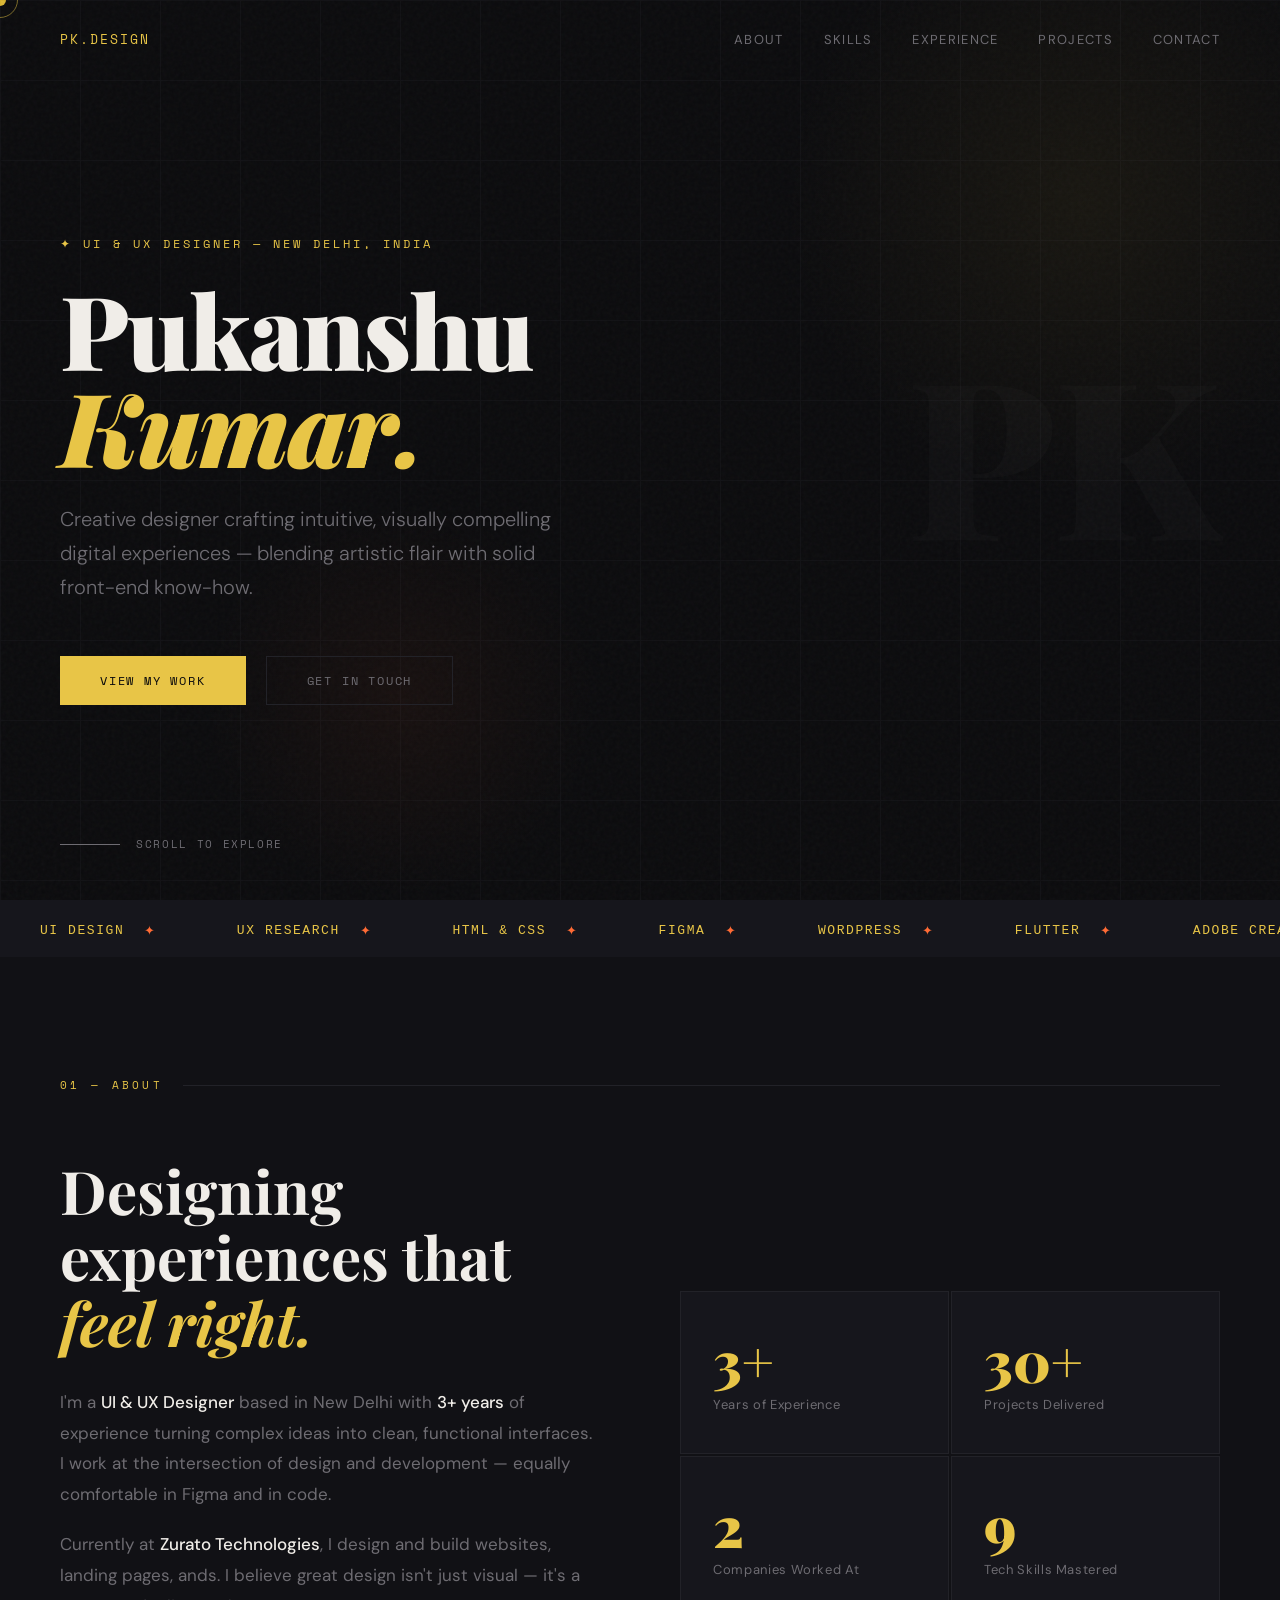
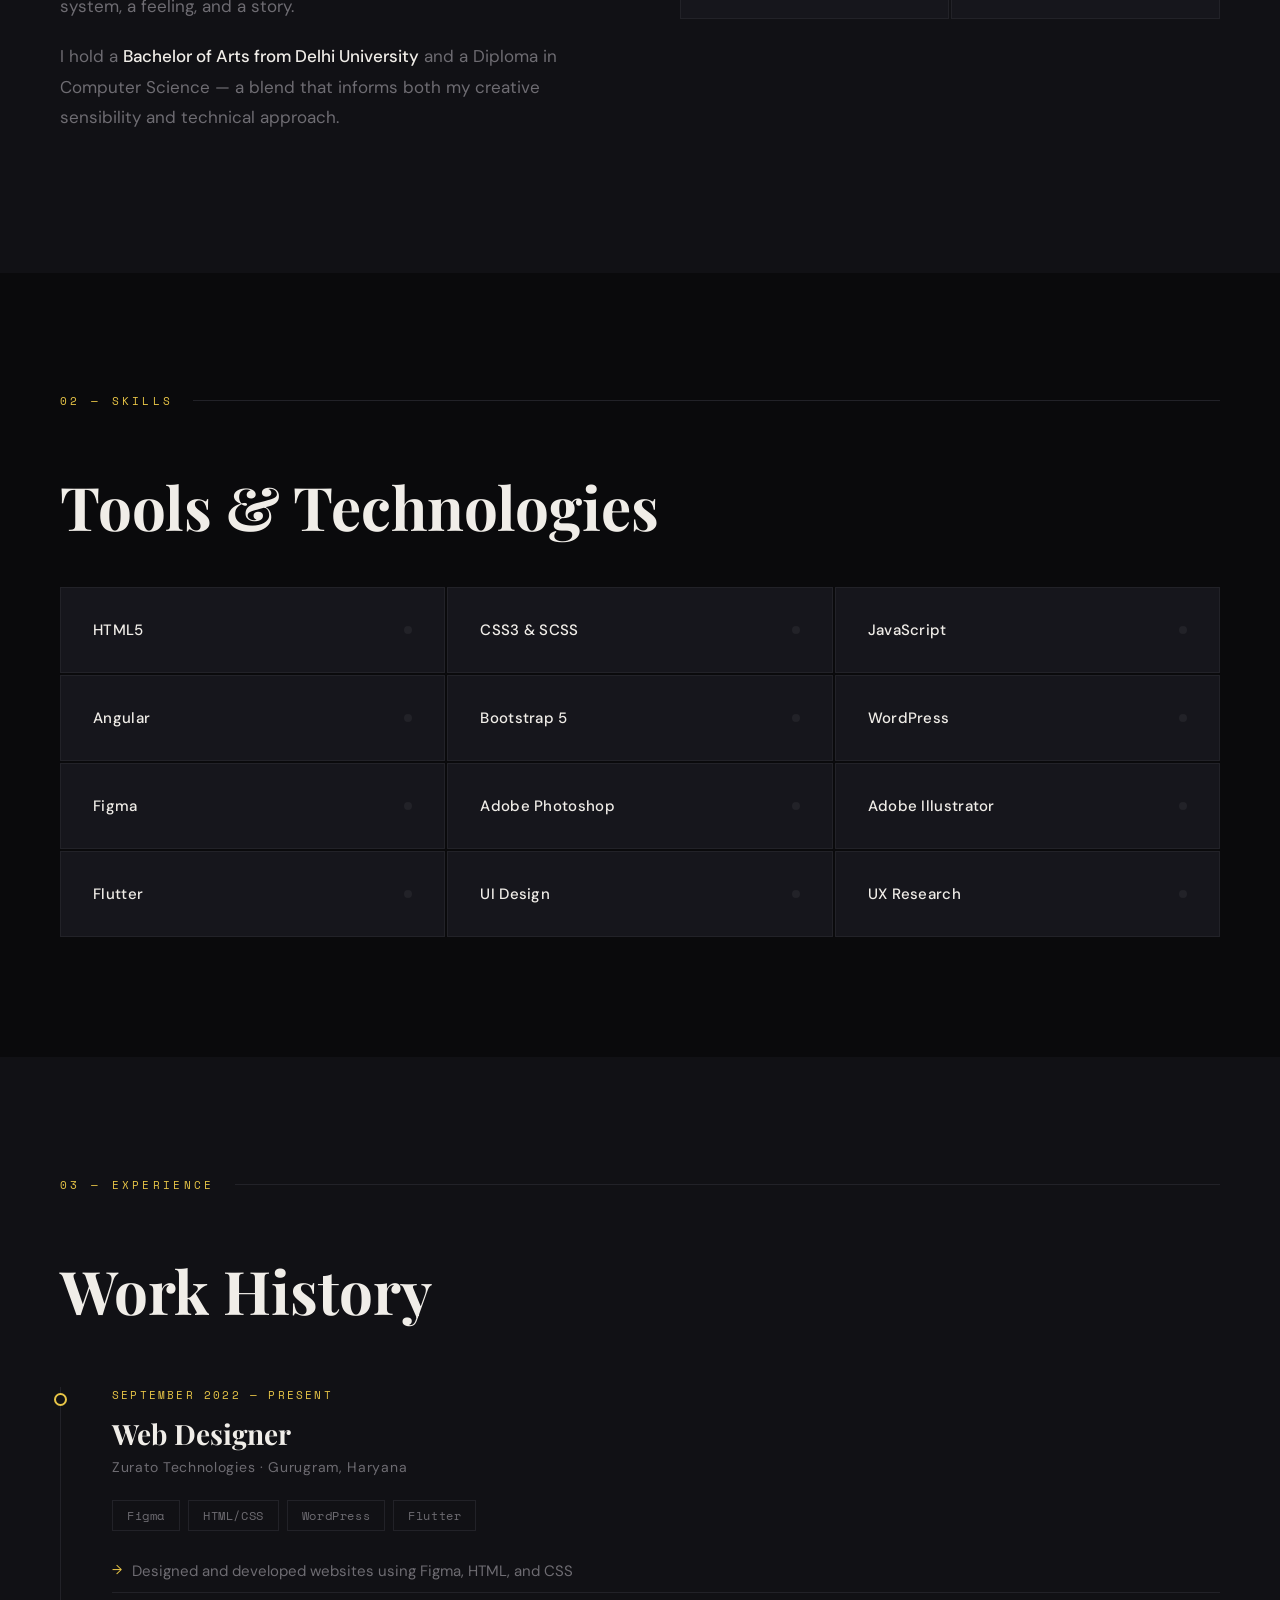
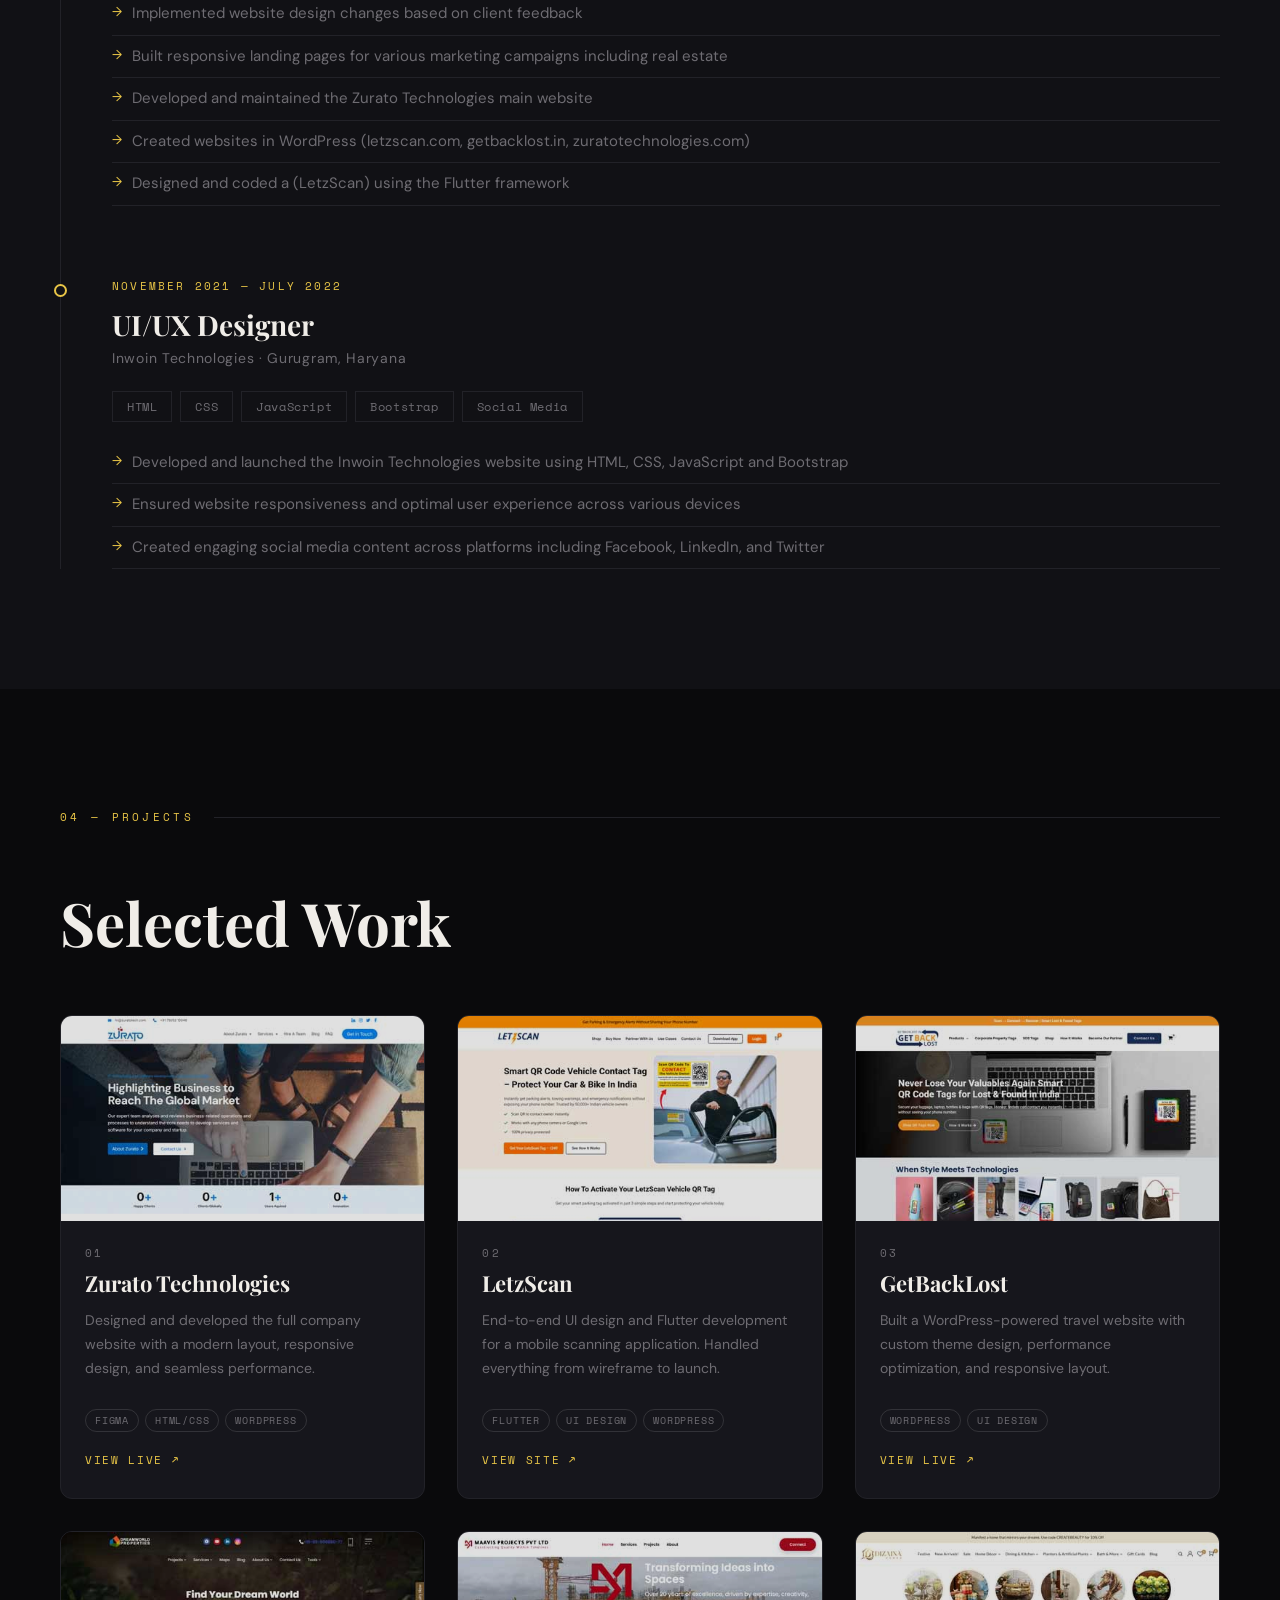
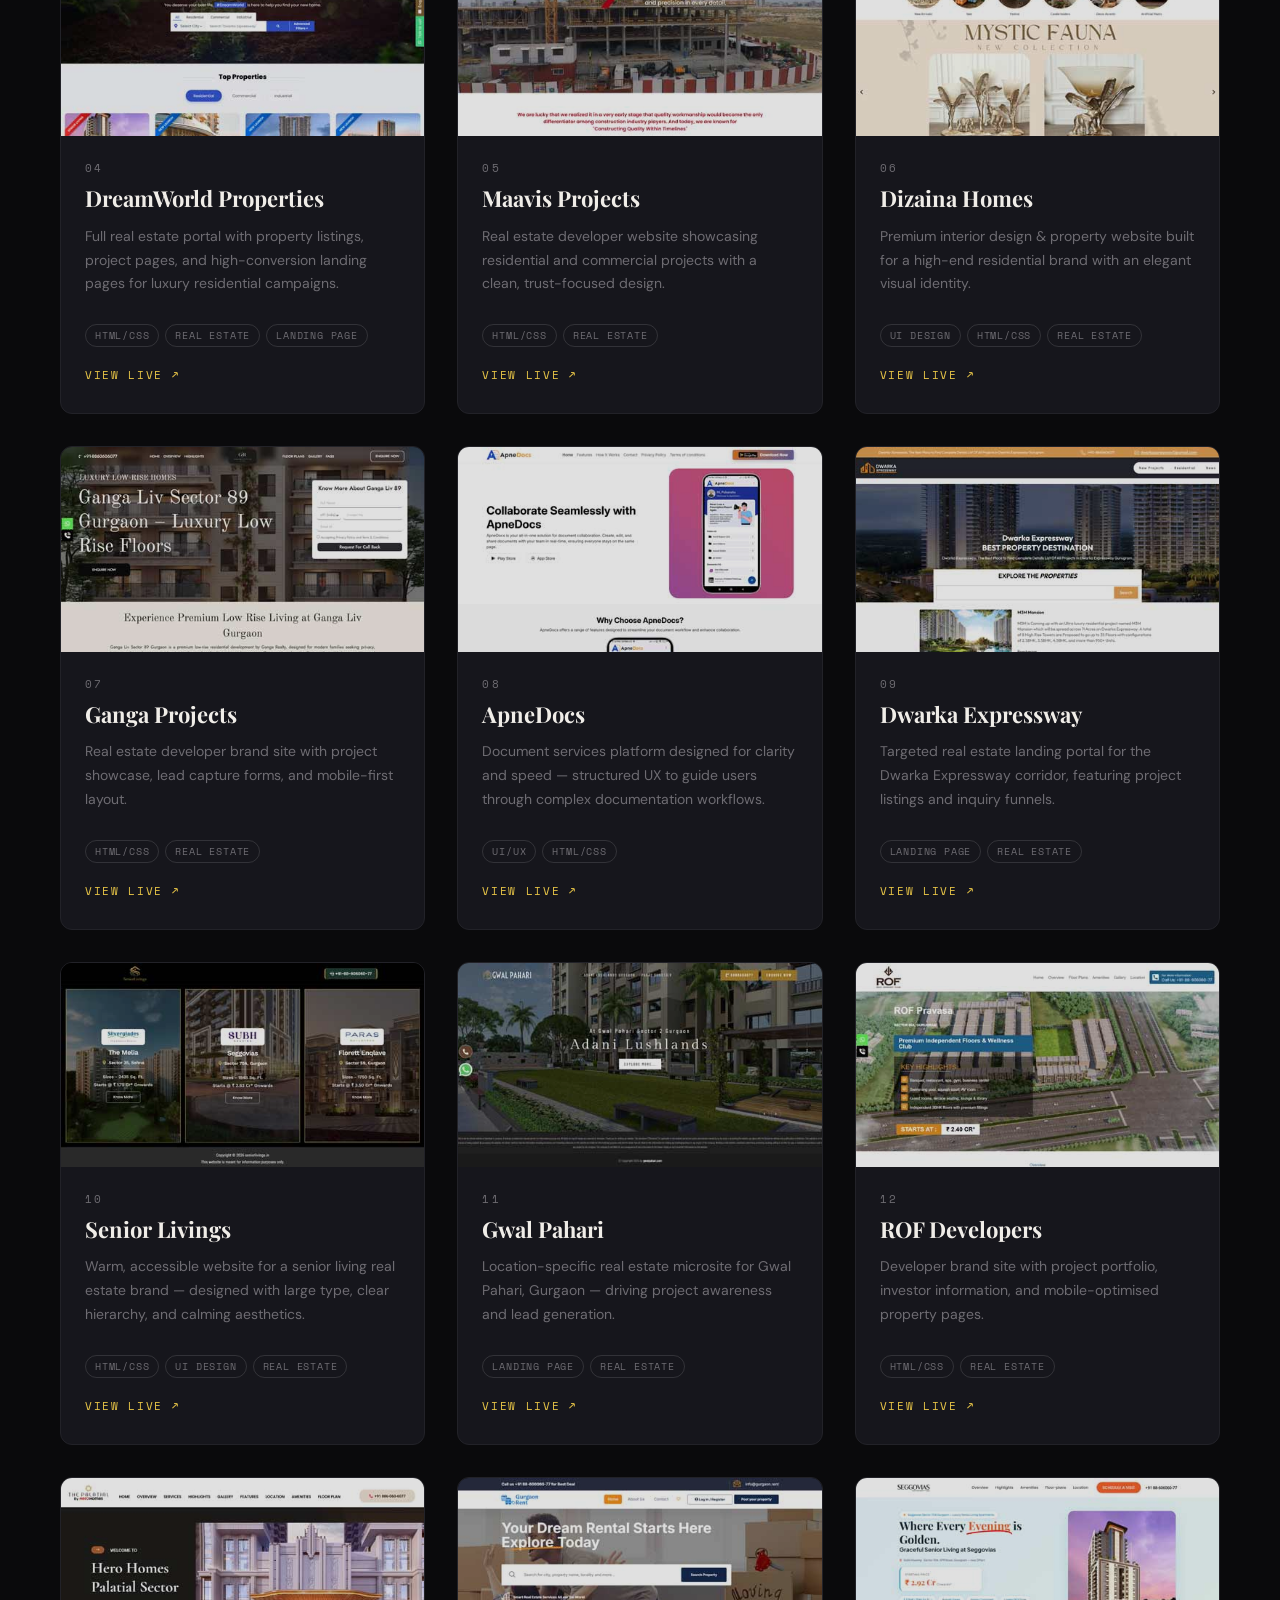
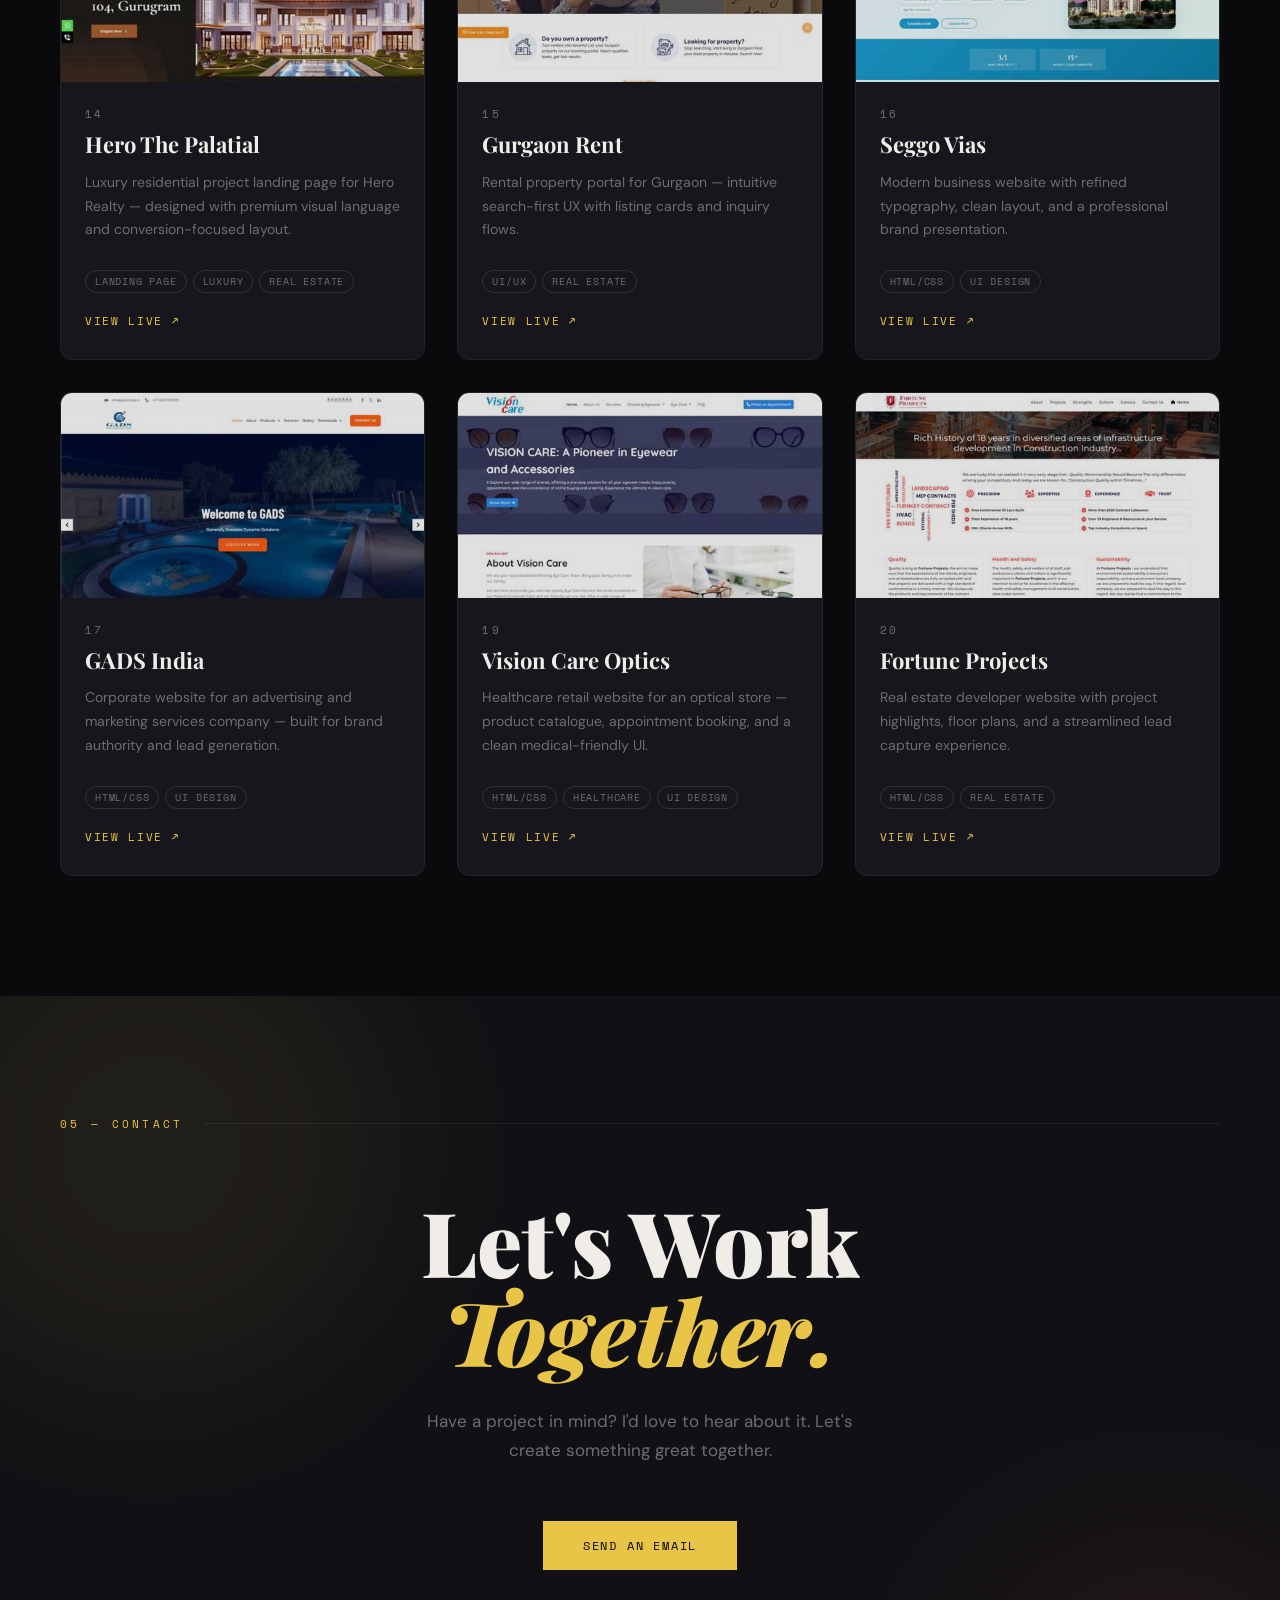
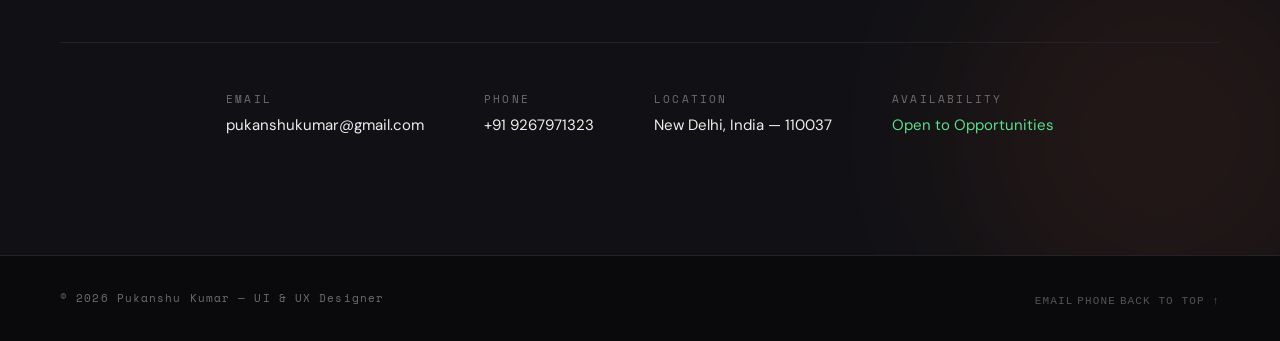
==== index.html @ 305ec951 "Add portfolio homepage, styles and assets Add full portfolio site: index.html and styles.css impleme" ====
<!DOCTYPE html>
<html lang="en">
<head>
    <meta charset="UTF-8" />
    <meta name="viewport" content="width=device-width, initial-scale=1.0"/>
    <meta name="robots" content="noindex, nofollow">
    <title>Pukanshu Kumar — UI & UX Designer</title>
    <link rel="apple-touch-icon" sizes="180x180" href="images/favicon_io/apple-touch-icon.png">
    <link rel="icon" type="image/png" sizes="32x32" href="images/favicon_io/favicon-32x32.png">
    <link rel="icon" type="image/png" sizes="16x16" href="images/favicon_io/favicon-16x16.png">
    <link rel="manifest" href="images/favicon_io/site.webmanifest">
    <link rel="preconnect" href="https://fonts.googleapis.com">
    <link href="https://fonts.googleapis.com/css2?family=Playfair+Display:ital,wght@0,700;0,900;1,700&family=DM+Sans:wght@300;400;500&family=Space+Mono:wght@400;700&display=swap" rel="stylesheet">
    <link rel="stylesheet" href="styles.css" />

    <style>
      /* ── Projects Grid Override ── */
      .projects-grid {
        grid-template-columns: repeat(auto-fill, minmax(340px, 1fr));
        gap: 32px;
      }

      .project-card {
        /* background: var(--surface, #111); */
        /* border: 1px solid rgba(255,255,255,0.07); */
        padding: 0;
        border-radius: 12px;
        overflow: hidden;
        display: flex;
        flex-direction: column;
        transition: transform 0.35s cubic-bezier(.22,.97,.48,1), border-color 0.3s;
      }
      .project-card:hover {
        transform: translateY(-6px);
        /* border-color: var(--accent, #e8c97e); */
      }

      .project-img-wrap {
        width: 100%;
        aspect-ratio: 16 / 9;
        overflow: hidden;
        background: #0a0a0a;
        position: relative;
      }
      .project-img-wrap img {
        width: 100%;
        height: 100%;
        object-fit: cover;
        object-position: top;
        display: block;
        transition: transform 0.5s cubic-bezier(.22,.97,.48,1);
        filter: brightness(0.88);
      }
      .project-card:hover .project-img-wrap img {
        transform: scale(1.04);
        filter: brightness(1);
      }

      .project-body {
        padding: 24px 24px 28px;
        display: flex;
        flex-direction: column;
        flex: 1;
      }

      .project-num {
        /* font-family: 'Space Mono', monospace;
        font-size: 11px;
        letter-spacing: 0.12em; */
        /* color: var(--accent, #e8c97e); */
        margin: 0 0 8px;
      }
      .project-title {
        /* font-family: 'Playfair Display', serif;
        font-size: 20px;
        font-weight: 700; */
        color: var(--text, #f5f0e8);
        /* margin: 0 0 10px;
        line-height: 1.3; */
      }
      .project-desc {
        /* font-size: 14px;
        line-height: 1.7;
        color: var(--muted, #888);
        margin: 0 0 20px; */
        flex: 1;
      }
      .project-tags {
        display: flex;
        flex-wrap: wrap;
        gap: 6px;
        margin-bottom: 18px;
      }
      .project-tag {
        font-family: 'Space Mono', monospace;
        font-size: 10px;
        letter-spacing: 0.08em;
        padding: 3px 9px;
        border: 1px solid rgba(255,255,255,0.12);
        border-radius: 20px;
        color: var(--muted, #888);
        text-transform: uppercase;
      }
      .project-link {
        /* font-family: 'Space Mono', monospace;
        font-size: 11px;
        letter-spacing: 0.1em;
        text-transform: uppercase;
        color: var(--accent, #e8c97e);
        text-decoration: none; */
        display: inline-flex;
        /* align-items: center;
        gap: 6px; */
      }
      .project-link::after {
        content: '↗';
        font-size: 13px;
        transition: transform 0.2s;
      }
      .project-link:hover::after { transform: translate(2px,-2px); }
      .project-link.no-link {
        color: var(--muted, #555);
        cursor: default;
        pointer-events: none;
      }
      .project-link.no-link::after { display: none; }

      /* Section padding */
      @media (max-width: 768px) {
        .projects-grid { grid-template-columns: 1fr; }
      }
    </style>
</head>
<body>

<div class="cursor" id="cursor"></div>
<div class="cursor-follower" id="cursorFollower"></div>

<!-- NAV -->
<nav id="nav">
  <a href="#" class="nav-logo">PK.DESIGN</a>
  <ul class="nav-links">
    <li><a href="#about">About</a></li>
    <li><a href="#skills">Skills</a></li>
    <li><a href="#experience">Experience</a></li>
    <li><a href="#projects">Projects</a></li>
    <li><a href="#contact">Contact</a></li>
  </ul>
</nav>

<!-- HERO -->
<section class="hero" id="home">
  <div class="hero-noise"></div>
  <div class="hero-grid"></div>
  <div class="hero-glow"></div>
  <div class="hero-glow2"></div>
  <div class="hero-number">PK</div>

  <div class="hero-content">
    <p class="hero-eyebrow">✦ UI & UX Designer — New Delhi, India</p>
    <h1 class="hero-name">
      Pukanshu<br>
      <em>Kumar.</em>
    </h1>
    <p class="hero-tagline">
      Creative designer crafting intuitive, visually compelling digital experiences — blending artistic flair with solid front-end know-how.
    </p>
    <div class="hero-cta">
      <a href="#experience" class="btn-primary">View My Work</a>
      <a href="#contact" class="btn-outline">Get in Touch</a>
    </div>
  </div>

  <div class="hero-scroll">
    <div class="scroll-line"></div>
    <span class="scroll-text">Scroll to explore</span>
  </div>
</section>

<div class="marquee-wrap">
  <div class="marquee-track">
    <span class="marquee-item">UI Design <span>✦</span></span>
    <span class="marquee-item">UX Research <span>✦</span></span>
    <span class="marquee-item">HTML &amp; CSS <span>✦</span></span>
    <span class="marquee-item">Figma <span>✦</span></span>
    <span class="marquee-item">WordPress <span>✦</span></span>
    <span class="marquee-item">Flutter <span>✦</span></span>
    <span class="marquee-item">Adobe Creative Suite <span>✦</span></span>
    <span class="marquee-item">Front-End Dev <span>✦</span></span>
    <span class="marquee-item">UI Design <span>✦</span></span>
    <span class="marquee-item">UX Research <span>✦</span></span>
    <span class="marquee-item">HTML &amp; CSS <span>✦</span></span>
    <span class="marquee-item">Figma <span>✦</span></span>
    <span class="marquee-item">WordPress <span>✦</span></span>
    <span class="marquee-item">Flutter <span>✦</span></span>
    <span class="marquee-item">Adobe Creative Suite <span>✦</span></span>
    <span class="marquee-item">Front-End Dev <span>✦</span></span>
  </div>
</div>

<!-- ABOUT -->
<section class="about" id="about">
  <div class="section-label"><span>01 — About</span></div>
  <div class="about-grid">
    <div class="about-text reveal">
      <h2 class="section-title" style="margin-bottom: 32px;">
        Designing experiences that <em style="font-style:italic;color:var(--accent)">feel right.</em>
      </h2>
      <p>
        I'm a <strong>UI & UX Designer</strong> based in New Delhi with <strong>3+ years</strong> of experience turning complex ideas into clean, functional interfaces. I work at the intersection of design and development — equally comfortable in Figma and in code.
      </p>
      <p>
        Currently at <strong>Zurato Technologies</strong>, I design and build websites, landing pages, ands. I believe great design isn't just visual — it's a system, a feeling, and a story.
      </p>
      <p>
        I hold a <strong>Bachelor of Arts from Delhi University</strong> and a Diploma in Computer Science — a blend that informs both my creative sensibility and technical approach.
      </p>
    </div>
    <div class="about-stats reveal reveal-delay-2">
      <div class="stat-card">
        <div class="stat-num">3+</div>
        <div class="stat-label">Years of Experience</div>
      </div>
      <div class="stat-card">
        <div class="stat-num">30+</div>
        <div class="stat-label">Projects Delivered</div>
      </div>
      <div class="stat-card">
        <div class="stat-num">2</div>
        <div class="stat-label">Companies Worked At</div>
      </div>
      <div class="stat-card">
        <div class="stat-num">9</div>
        <div class="stat-label">Tech Skills Mastered</div>
      </div>
    </div>
  </div>
</section>

<!-- SKILLS -->
<section id="skills" style="background: var(--bg);">
  <div class="section-label"><span>02 — Skills</span></div>
  <h2 class="section-title reveal" style="margin-bottom: 48px;">Tools & Technologies</h2>
  <div class="skills-grid">
    <div class="skill-item reveal"><span class="skill-name">HTML5</span><span class="skill-dot"></span></div>
    <div class="skill-item reveal reveal-delay-1"><span class="skill-name">CSS3 & SCSS</span><span class="skill-dot"></span></div>
    <div class="skill-item reveal reveal-delay-2"><span class="skill-name">JavaScript</span><span class="skill-dot"></span></div>
    <div class="skill-item reveal"><span class="skill-name">Angular</span><span class="skill-dot"></span></div>
    <div class="skill-item reveal reveal-delay-1"><span class="skill-name">Bootstrap 5</span><span class="skill-dot"></span></div>
    <div class="skill-item reveal reveal-delay-2"><span class="skill-name">WordPress</span><span class="skill-dot"></span></div>
    <div class="skill-item reveal"><span class="skill-name">Figma</span><span class="skill-dot"></span></div>
    <div class="skill-item reveal reveal-delay-1"><span class="skill-name">Adobe Photoshop</span><span class="skill-dot"></span></div>
    <div class="skill-item reveal reveal-delay-2"><span class="skill-name">Adobe Illustrator</span><span class="skill-dot"></span></div>
    <div class="skill-item reveal"><span class="skill-name">Flutter</span><span class="skill-dot"></span></div>
    <div class="skill-item reveal reveal-delay-1"><span class="skill-name">UI Design</span><span class="skill-dot"></span></div>
    <div class="skill-item reveal reveal-delay-2"><span class="skill-name">UX Research</span><span class="skill-dot"></span></div>
  </div>
</section>

<!-- EXPERIENCE -->
<section class="experience" id="experience">
  <div class="section-label"><span>03 — Experience</span></div>
  <h2 class="section-title reveal" style="margin-bottom: 64px;">Work History</h2>
  <div class="exp-timeline">
    <div class="exp-item reveal">
      <div class="exp-dot"></div>
      <p class="exp-date">September 2022 — Present</p>
      <h3 class="exp-role">Web Designer</h3>
      <p class="exp-company">Zurato Technologies · Gurugram, Haryana</p>
      <div class="exp-tags">
        <span class="tag">Figma</span>
        <span class="tag">HTML/CSS</span>
        <span class="tag">WordPress</span>
        <span class="tag">Flutter</span>
      </div>
      <ul class="exp-list">
        <li>Designed and developed websites using Figma, HTML, and CSS</li>
        <li>Implemented website design changes based on client feedback</li>
        <li>Built responsive landing pages for various marketing campaigns including real estate</li>
        <li>Developed and maintained the Zurato Technologies main website</li>
        <li>Created websites in WordPress (letzscan.com, getbacklost.in, zuratotechnologies.com)</li>
        <li>Designed and coded a (LetzScan) using the Flutter framework</li>
      </ul>
    </div>
    <div class="exp-item reveal reveal-delay-1">
      <div class="exp-dot"></div>
      <p class="exp-date">November 2021 — July 2022</p>
      <h3 class="exp-role">UI/UX Designer</h3>
      <p class="exp-company">Inwoin Technologies · Gurugram, Haryana</p>
      <div class="exp-tags">
        <span class="tag">HTML</span>
        <span class="tag">CSS</span>
        <span class="tag">JavaScript</span>
        <span class="tag">Bootstrap</span>
        <span class="tag">Social Media</span>
      </div>
      <ul class="exp-list">
        <li>Developed and launched the Inwoin Technologies website using HTML, CSS, JavaScript and Bootstrap</li>
        <li>Ensured website responsiveness and optimal user experience across various devices</li>
        <li>Created engaging social media content across platforms including Facebook, LinkedIn, and Twitter</li>
      </ul>
    </div>
  </div>
</section>

<!-- PROJECTS -->
<section id="projects" style="background: var(--bg);">
  <div class="section-label"><span>04 — Projects</span></div>
  <h2 class="section-title reveal">Selected Work</h2>

  <div class="projects-grid">

    <!-- 01 Zurato Technologies -->
    <a class="project-card reveal"  rel="nofollow noopener" target="_blank" href="https://www.zuratotechnologies.com">
      <div class="project-img-wrap">
        <img src="images/zuratotechnologies-web.jpg" alt="Zurato Technologies Website" loading="lazy">
      </div>
      <div class="project-body">
        <p class="project-num">01</p>
        <h3 class="project-title">Zurato Technologies</h3>
        <p class="project-desc">Designed and developed the full company website with a modern layout, responsive design, and seamless performance.</p>
        <div class="project-tags">
          <span class="project-tag">Figma</span>
          <span class="project-tag">HTML/CSS</span>
          <span class="project-tag">WordPress</span>
        </div>
        <span class="project-link">View Live</span>
      </div>
    </a>

    <!-- 02 LetzScan -->
    <a href="https://www.letzscan.com"  rel="nofollow noopener" target="_blank" class="project-card reveal reveal-delay-1">
      <div class="project-img-wrap">
        <img src="images/letzscan-web.jpg" alt="LetzScan" loading="lazy">
      </div>
      <div class="project-body">
        <p class="project-num">02</p>
        <h3 class="project-title">LetzScan</h3>
        <p class="project-desc">End-to-end UI design and Flutter development for a mobile scanning application. Handled everything from wireframe to launch.</p>
        <div class="project-tags">
          <span class="project-tag">Flutter</span>
          <span class="project-tag">UI Design</span>
          <span class="project-tag">WordPress</span>
        </div>
        <span class="project-link">View Site</span>
      </div>
    </a>

    <!-- 03 GetBackLost -->
    <a href="https://www.getbacklost.in"  rel="nofollow noopener" target="_blank" class="project-card reveal reveal-delay-2">
      <div class="project-img-wrap">
        <img src="images/getbacklost-in-web.jpg" alt="GetBackLost" loading="lazy">
      </div>
      <div class="project-body">
        <p class="project-num">03</p>
        <h3 class="project-title">GetBackLost</h3>
        <p class="project-desc">Built a WordPress-powered travel website with custom theme design, performance optimization, and responsive layout.</p>
        <div class="project-tags">
          <span class="project-tag">WordPress</span>
          <span class="project-tag">UI Design</span>
        </div>
        <span class="project-link">View Live</span>
      </div>
    </a>

    <!-- 04 DreamWorld Properties -->
    <a  href="https://dreamworldproperties.in/"  rel="nofollow noopener" target="_blank" class="project-card reveal">
      <div class="project-img-wrap">
        <img src="images/dreamworldproperties-web.jpg" alt="DreamWorld Properties" loading="lazy">
      </div>
      <div class="project-body">
        <p class="project-num">04</p>
        <h3 class="project-title">DreamWorld Properties</h3>
        <p class="project-desc">Full real estate portal with property listings, project pages, and high-conversion landing pages for luxury residential campaigns.</p>
        <div class="project-tags">
          <span class="project-tag">HTML/CSS</span>
          <span class="project-tag">Real Estate</span>
          <span class="project-tag">Landing Page</span>
        </div>
        <span class="project-link">View Live</span>
      </div>
    </a>

    <!-- 05 Maavis Projects -->
    <a href="https://maavisprojects.com/"  rel="nofollow noopener" target="_blank" class="project-card reveal reveal-delay-1">
      <div class="project-img-wrap">
        <img src="images/maavisprojects-web.jpg" alt="Maavis Projects" loading="lazy">
      </div>
      <div class="project-body">
        <p class="project-num">05</p>
        <h3 class="project-title">Maavis Projects</h3>
        <p class="project-desc">Real estate developer website showcasing residential and commercial projects with a clean, trust-focused design.</p>
        <div class="project-tags">
          <span class="project-tag">HTML/CSS</span>
          <span class="project-tag">Real Estate</span>
        </div>
        <span class="project-link">View Live</span>
      </div>
    </a>

    <!-- 06 Dizaina Homes -->
    <a href="https://dizainahomes.com/"  rel="nofollow noopener" target="_blank" class="project-card reveal reveal-delay-2">
      <div class="project-img-wrap">
        <img src="images/dizainahomes-web.jpg" alt="Dizaina Homes" loading="lazy">
      </div>
      <div class="project-body">
        <p class="project-num">06</p>
        <h3 class="project-title">Dizaina Homes</h3>
        <p class="project-desc">Premium interior design & property website built for a high-end residential brand with an elegant visual identity.</p>
        <div class="project-tags">
          <span class="project-tag">UI Design</span>
          <span class="project-tag">HTML/CSS</span>
          <span class="project-tag">Real Estate</span>
        </div>
        <span class="project-link">View Live</span>
      </div>
    </a>

    <!-- 07 Ganga Projects -->
    <a href="https://gangaprojects.co.in/"  rel="nofollow noopener" target="_blank" class="project-card reveal">
      <div class="project-img-wrap">
        <img src="images/gangaprojects-web.jpg" alt="Ganga Projects" loading="lazy">
      </div>
      <div class="project-body">
        <p class="project-num">07</p>
        <h3 class="project-title">Ganga Projects</h3>
        <p class="project-desc">Real estate developer brand site with project showcase, lead capture forms, and mobile-first layout.</p>
        <div class="project-tags">
          <span class="project-tag">HTML/CSS</span>
          <span class="project-tag">Real Estate</span>
        </div>
        <span class="project-link">View Live</span>
      </div>
    </a>

    <!-- 08 ApneDocs -->
    <a href="https://apnedocs.com/"  rel="nofollow noopener" target="_blank" class="project-card reveal reveal-delay-1">
      <div class="project-img-wrap">
        <img src="images/apnedocs-web.jpg" alt="ApneDocs" loading="lazy">
      </div>
      <div class="project-body">
        <p class="project-num">08</p>
        <h3 class="project-title">ApneDocs</h3>
        <p class="project-desc">Document services platform designed for clarity and speed — structured UX to guide users through complex documentation workflows.</p>
        <div class="project-tags">
          <span class="project-tag">UI/UX</span>
          <span class="project-tag">HTML/CSS</span>
        </div>
        <span class="project-link">View Live</span>
      </div>
    </a>

    <!-- 09 Dwarka Expressway -->
    <a href="https://dwarka-xpressway.com/"  rel="nofollow noopener" target="_blank" class="project-card reveal reveal-delay-2">
      <div class="project-img-wrap">
        <img src="images/dwarka-xpressway-web.jpg" alt="Dwarka Expressway" loading="lazy">
      </div>
      <div class="project-body">
        <p class="project-num">09</p>
        <h3 class="project-title">Dwarka Expressway</h3>
        <p class="project-desc">Targeted real estate landing portal for the Dwarka Expressway corridor, featuring project listings and inquiry funnels.</p>
        <div class="project-tags">
          <span class="project-tag">Landing Page</span>
          <span class="project-tag">Real Estate</span>
        </div>
        <span class="project-link">View Live</span>
      </div>
    </a>

    <!-- 10 Senior Livings -->
    <a href="https://seniorlivings.in/"  rel="nofollow noopener" target="_blank" class="project-card reveal">
      <div class="project-img-wrap">
        <img src="images/seniorlivings-web.jpg" alt="Senior Livings" loading="lazy">
      </div>
      <div class="project-body">
        <p class="project-num">10</p>
        <h3 class="project-title">Senior Livings</h3>
        <p class="project-desc">Warm, accessible website for a senior living real estate brand — designed with large type, clear hierarchy, and calming aesthetics.</p>
        <div class="project-tags">
          <span class="project-tag">HTML/CSS</span>
          <span class="project-tag">UI Design</span>
          <span class="project-tag">Real Estate</span>
        </div>
        <span class="project-link">View Live</span>
      </div>
    </a>

    <!-- 11 Gwal Pahari -->
    <a href="https://gwalpahari.com/"  rel="nofollow noopener" target="_blank" class="project-card reveal reveal-delay-1">
      <div class="project-img-wrap">
        <img src="images/gwalpahari-web.jpg" alt="Gwal Pahari" loading="lazy">
      </div>
      <div class="project-body">
        <p class="project-num">11</p>
        <h3 class="project-title">Gwal Pahari</h3>
        <p class="project-desc">Location-specific real estate microsite for Gwal Pahari, Gurgaon — driving project awareness and lead generation.</p>
        <div class="project-tags">
          <span class="project-tag">Landing Page</span>
          <span class="project-tag">Real Estate</span>
        </div>
        <span class="project-link">View Live</span>
      </div>
    </a>

    <!-- 12 ROF Developers -->
    <a href="https://rofdevelopers.co.in/"  rel="nofollow noopener" target="_blank" class="project-card reveal reveal-delay-2">
      <div class="project-img-wrap">
        <img src="images/rofdevelopers-web.jpg" alt="ROF Developers" loading="lazy">
      </div>
      <div class="project-body">
        <p class="project-num">12</p>
        <h3 class="project-title">ROF Developers</h3>
        <p class="project-desc">Developer brand site with project portfolio, investor information, and mobile-optimised property pages.</p>
        <div class="project-tags">
          <span class="project-tag">HTML/CSS</span>
          <span class="project-tag">Real Estate</span>
        </div>
        <span class="project-link">View Live</span>
      </div>
    </a>

    <!-- 14 Hero The Palatial -->
    <a href="https://herothepalatial.in/"  rel="nofollow noopener" target="_blank" class="project-card reveal reveal-delay-1">
      <div class="project-img-wrap">
        <img src="images/herothepalatial-web.jpg" alt="Hero The Palatial" loading="lazy">
      </div>
      <div class="project-body">
        <p class="project-num">14</p>
        <h3 class="project-title">Hero The Palatial</h3>
        <p class="project-desc">Luxury residential project landing page for Hero Realty — designed with premium visual language and conversion-focused layout.</p>
        <div class="project-tags">
          <span class="project-tag">Landing Page</span>
          <span class="project-tag">Luxury</span>
          <span class="project-tag">Real Estate</span>
        </div>
        <span class="project-link">View Live</span>
      </div>
    </a>

    <!-- 15 Gurgaon Rent -->
    <a href="https://gurgaon.rent/"  rel="nofollow noopener" target="_blank" class="project-card reveal reveal-delay-2">
      <div class="project-img-wrap">
        <img src="images/gurgaon-rent-web.jpg" alt="Gurgaon Rent" loading="lazy">
      </div>
      <div class="project-body">
        <p class="project-num">15</p>
        <h3 class="project-title">Gurgaon Rent</h3>
        <p class="project-desc">Rental property portal for Gurgaon — intuitive search-first UX with listing cards and inquiry flows.</p>
        <div class="project-tags">
          <span class="project-tag">UI/UX</span>
          <span class="project-tag">Real Estate</span>
        </div>
        <span class="project-link">View Live</span>
      </div>
    </a>

    <!-- 16 Seggo Vias -->
    <a href="https://seggovias.com/"  rel="nofollow noopener" target="_blank" class="project-card reveal">
      <div class="project-img-wrap">
        <img src="images/seggovias-web.jpg" alt="Seggo Vias" loading="lazy">
      </div>
      <div class="project-body">
        <p class="project-num">16</p>
        <h3 class="project-title">Seggo Vias</h3>
        <p class="project-desc">Modern business website with refined typography, clean layout, and a professional brand presentation.</p>
        <div class="project-tags">
          <span class="project-tag">HTML/CSS</span>
          <span class="project-tag">UI Design</span>
        </div>
        <span class="project-link">View Live</span>
      </div>
    </a>

    <!-- 17 GADS India -->
    <a href="https://www.gadsindia.in/"  rel="nofollow noopener" target="_blank" class="project-card reveal reveal-delay-1">
      <div class="project-img-wrap">
        <img src="images/gadsindia-in-web.jpg" alt="GADS India" loading="lazy">
      </div>
      <div class="project-body">
        <p class="project-num">17</p>
        <h3 class="project-title">GADS India</h3>
        <p class="project-desc">Corporate website for an advertising and marketing services company — built for brand authority and lead generation.</p>
        <div class="project-tags">
          <span class="project-tag">HTML/CSS</span>
          <span class="project-tag">UI Design</span>
        </div>
        <span class="project-link">View Live</span>
      </div>
    </a>

    <!-- 19 Vision Care Optics -->
    <a href="https://visioncareoptics.com/"  rel="nofollow noopener" target="_blank" class="project-card reveal">
      <div class="project-img-wrap">
        <img src="images/visioncareoptics-web.jpg" alt="Vision Care Optics" loading="lazy">
      </div>
      <div class="project-body">
        <p class="project-num">19</p>
        <h3 class="project-title">Vision Care Optics</h3>
        <p class="project-desc">Healthcare retail website for an optical store — product catalogue, appointment booking, and a clean medical-friendly UI.</p>
        <div class="project-tags">
          <span class="project-tag">HTML/CSS</span>
          <span class="project-tag">Healthcare</span>
          <span class="project-tag">UI Design</span>
        </div>
        <span class="project-link">View Live</span>
      </div>
    </a>

    <!-- 20 Fortune Projects -->
    <a href="https://fortuneprojects.in/"  rel="nofollow noopener" target="_blank" class="project-card reveal reveal-delay-1">
      <div class="project-img-wrap">
        <img src="images/fortuneprojects-in-web.jpg" alt="Fortune Projects" loading="lazy">
      </div>
      <div class="project-body">
        <p class="project-num">20</p>
        <h3 class="project-title">Fortune Projects</h3>
        <p class="project-desc">Real estate developer website with project highlights, floor plans, and a streamlined lead capture experience.</p>
        <div class="project-tags">
          <span class="project-tag">HTML/CSS</span>
          <span class="project-tag">Real Estate</span>
        </div>
        <span class="project-link">View Live</span>
      </div>
    </a>

  </div>
</section>

<!-- CONTACT -->
<section class="contact" id="contact">
    <div class="cb1"></div><div class="cb2"></div>
  <div class="section-label" style="justify-content: center;"><span>05 — Contact</span></div>
  <h2 class="contact-title reveal">
    Let's Work<br><em>Together.</em>
  </h2>
  <p class="contact-sub reveal reveal-delay-1">
    Have a project in mind? I'd love to hear about it. Let's create something great together.
  </p>
  <div class="reveal reveal-delay-2">
    <a href="mailto:pukanshukumar@gmail.com" class="btn-primary">Send an Email</a>
  </div>

  <div class="contact-details reveal reveal-delay-3">
    <div class="contact-item">
      <p class="contact-label">Email</p>
      <p class="contact-value"><a href="mailto:pukanshukumar@gmail.com">pukanshukumar@gmail.com</a></p>
    </div>
    <div class="contact-item">
      <p class="contact-label">Phone</p>
      <p class="contact-value"><a href="tel:9267971323">+91 9267971323</a></p>
    </div>
    <div class="contact-item">
      <p class="contact-label">Location</p>
      <p class="contact-value">New Delhi, India — 110037</p>
    </div>
    <div class="contact-item">
      <p class="contact-label">Availability</p>
      <p class="contact-value" style="color: #5dde8a;">Open to Opportunities</p>
    </div>
  </div>
</section>

<!-- FOOTER -->
<footer>
  <p class="footer-copy">© 2026 Pukanshu Kumar — UI & UX Designer</p>
  <div class="footer-right">
    <a href="mailto:pukanshukumar@gmail.com">Email</a>
    <a href="tel:9267971323">Phone</a>
    <a href="#home">Back to Top ↑</a>
  </div>
</footer>

<script>
  // Custom cursor
  const cursor = document.getElementById('cursor');
  const follower = document.getElementById('cursorFollower');
  document.addEventListener('mousemove', e => {
    cursor.style.left = e.clientX + 'px';
    cursor.style.top = e.clientY + 'px';
    follower.style.left = e.clientX + 'px';
    follower.style.top = e.clientY + 'px';
  });

  // Nav scroll
  const nav = document.getElementById('nav');
  window.addEventListener('scroll', () => {
    nav.classList.toggle('scrolled', window.scrollY > 50);
  });

  // Scroll reveal
  const reveals = document.querySelectorAll('.reveal');
  const observer = new IntersectionObserver((entries) => {
    entries.forEach(e => {
      if (e.isIntersecting) e.target.classList.add('visible');
    });
  }, { threshold: 0.12 });
  reveals.forEach(r => observer.observe(r));
</script>
</body>
</html>
---- styles.css ----
*, *::before, *::after { margin: 0; padding: 0; box-sizing: border-box; }

  :root {
    --bg: #0a0a0c;
    --bg2: #111115;
    --surface: #16161c;
    --accent: #e8c547;
    --accent2: #ff6b35;
    --text: #f0ede8;
    --muted: #6e6c72;
    --border: #222228;
    --navy: #0d1b3e;
  }

  html { scroll-behavior: smooth; }

  body {
    background: var(--bg);
    color: var(--text);
    font-family: 'DM Sans', sans-serif;
    overflow-x: hidden;
    cursor: none;
  }

  /* Custom cursor */
  .cursor {
    width: 12px; height: 12px;
    background: var(--accent);
    border-radius: 50%;
    position: fixed; pointer-events: none;
    z-index: 9999;
    transform: translate(-50%, -50%);
    transition: transform 0.1s ease, width 0.2s, height 0.2s;
    mix-blend-mode: difference;
  }
  .cursor-follower {
    width: 36px; height: 36px;
    border: 1.5px solid var(--accent);
    border-radius: 50%;
    position: fixed; pointer-events: none;
    z-index: 9998;
    transform: translate(-50%, -50%);
    transition: left 0.12s ease, top 0.12s ease, width 0.2s, height 0.2s;
    opacity: 0.5;
  }

  /* NAV */
  nav {
    position: fixed; top: 0; left: 0; right: 0;
    z-index: 100;
    padding: 28px 60px;
    display: flex; align-items: center; justify-content: space-between;
    border-bottom: 1px solid transparent;
    transition: border-color 0.3s, background 0.3s;
  }
  nav.scrolled {
    background: rgba(10,10,12,0.9);
    border-color: var(--border);
    backdrop-filter: blur(12px);
  }
  .nav-logo {
    font-family: 'Space Mono', monospace;
    font-size: 13px;
    letter-spacing: 0.15em;
    color: var(--accent);
    text-decoration: none;
  }
  .nav-links { display: flex; gap: 40px; list-style: none; }
  .nav-links a {
    font-size: 13px;
    letter-spacing: 0.1em;
    color: var(--muted);
    text-decoration: none;
    text-transform: uppercase;
    transition: color 0.2s;
    position: relative;
  }
  .nav-links a::after {
    content: '';
    position: absolute; bottom: -3px; left: 0;
    width: 0; height: 1px;
    background: var(--accent);
    transition: width 0.3s;
  }
  .nav-links a:hover { color: var(--text); }
  .nav-links a:hover::after { width: 100%; }

  /* HERO */
  .hero {
    min-height: 100vh;
    display: flex; align-items: center;
    padding: 120px 60px 80px;
    position: relative;
    overflow: hidden;
  }
  .hero-noise {
    position: absolute; inset: 0;
    background-image: url("data:image/svg+xml,%3Csvg viewBox='0 0 256 256' xmlns='http://www.w3.org/2000/svg'%3E%3Cfilter id='noise'%3E%3CfeTurbulence type='fractalNoise' baseFrequency='0.9' numOctaves='4' stitchTiles='stitch'/%3E%3C/filter%3E%3Crect width='100%25' height='100%25' filter='url(%23noise)' opacity='0.035'/%3E%3C/svg%3E");
    pointer-events: none;
  }
  .hero-grid {
    position: absolute; inset: 0;
    background-image: linear-gradient(var(--border) 1px, transparent 1px), linear-gradient(90deg, var(--border) 1px, transparent 1px);
    background-size: 80px 80px;
    opacity: 0.3;
    pointer-events: none;
  }
  .hero-glow {
    position: absolute;
    width: 600px; height: 600px;
    background: radial-gradient(circle, rgba(232,197,71,0.06) 0%, transparent 70%);
    top: -100px; right: -100px;
    pointer-events: none;
  }
  .hero-glow2 {
    position: absolute;
    width: 400px; height: 400px;
    background: radial-gradient(circle, rgba(255,107,53,0.05) 0%, transparent 70%);
    bottom: 0; left: 200px;
    pointer-events: none;
  }

  .hero-content { position: relative; z-index: 2; max-width: 900px; }
  .hero-eyebrow {
    font-family: 'Space Mono', monospace;
    font-size: 12px;
    letter-spacing: 0.25em;
    color: var(--accent);
    text-transform: uppercase;
    margin-bottom: 28px;
    opacity: 0;
    animation: fadeUp 0.8s 0.2s forwards;
  }
  .hero-name {
    font-family: 'Playfair Display', serif;
    font-size: clamp(64px, 8vw, 120px);
    font-weight: 900;
    line-height: 0.95;
    letter-spacing: -0.02em;
    opacity: 0;
    animation: fadeUp 0.9s 0.35s forwards;
  }
  .hero-name em {
    font-style: italic;
    color: var(--accent);
  }
  .hero-tagline {
    font-size: clamp(16px, 2vw, 20px);
    color: var(--muted);
    font-weight: 300;
    margin-top: 28px;
    max-width: 520px;
    line-height: 1.7;
    opacity: 0;
    animation: fadeUp 0.9s 0.5s forwards;
  }
  .hero-cta {
    margin-top: 52px;
    display: flex; gap: 20px; align-items: center;
    opacity: 0;
    animation: fadeUp 0.9s 0.65s forwards;
  }
  .btn-primary {
    padding: 16px 40px;
    background: var(--accent);
    color: #0a0a0c;
    font-family: 'Space Mono', monospace;
    font-size: 12px;
    letter-spacing: 0.15em;
    text-transform: uppercase;
    text-decoration: none;
    display: inline-block;
    transition: transform 0.2s, box-shadow 0.2s;
  }
  .btn-primary:hover {
    transform: translateY(-2px);
    box-shadow: 0 12px 40px rgba(232,197,71,0.3);
  }
  .btn-outline {
    padding: 15px 40px;
    border: 1px solid var(--border);
    color: var(--muted);
    font-family: 'Space Mono', monospace;
    font-size: 12px;
    letter-spacing: 0.15em;
    text-transform: uppercase;
    text-decoration: none;
    display: inline-block;
    transition: border-color 0.2s, color 0.2s;
  }
  .btn-outline:hover { border-color: var(--accent); color: var(--accent); }

  .hero-scroll {
    position: absolute; bottom: 48px; left: 60px;
    display: flex; align-items: center; gap: 16px;
    opacity: 0; animation: fadeUp 1s 0.9s forwards;
  }
  .scroll-line {
    width: 60px; height: 1px;
    background: var(--muted);
    position: relative; overflow: hidden;
  }
  .scroll-line::after {
    content: '';
    position: absolute; top: 0; left: -100%;
    width: 100%; height: 100%;
    background: var(--accent);
    animation: scrollLine 2s 1.5s infinite;
  }
  .scroll-text {
    font-family: 'Space Mono', monospace;
    font-size: 11px;
    letter-spacing: 0.15em;
    color: var(--muted);
    text-transform: uppercase;
  }

  .hero-number {
    position: absolute; right: 60px; top: 50%;
    transform: translateY(-50%);
    font-family: 'Playfair Display', serif;
    font-size: 220px;
    font-weight: 900;
    color: rgba(255,255,255,0.02);
    line-height: 1;
    pointer-events: none;
    user-select: none;
  }

  /* SECTIONS */
  section { padding: 120px 60px; }

  .section-label {
    display: flex; align-items: center; gap: 20px;
    margin-bottom: 64px;
  }
  .section-label span {
    font-family: 'Space Mono', monospace;
    font-size: 11px;
    letter-spacing: 0.3em;
    color: var(--accent);
    text-transform: uppercase;
  }
  .section-label::after {
    content: '';
    flex: 1;
    height: 1px;
    background: var(--border);
  }

  .section-title {
    font-family: 'Playfair Display', serif;
    font-size: clamp(36px, 5vw, 60px);
    font-weight: 700;
    line-height: 1.1;
  }

  /* ABOUT */
  .about { background: var(--bg2); }
  .about-grid {
    display: grid;
    grid-template-columns: 1fr 1fr;
    gap: 80px;
    align-items: center;
  }
  .about-text p {
    color: var(--muted);
    font-size: 17px;
    line-height: 1.8;
    margin-bottom: 20px;
  }
  .about-text p strong { color: var(--text); font-weight: 500; }
  .about-stats {
    display: grid;
    grid-template-columns: 1fr 1fr;
    gap: 2px;
  }
  .stat-card {
    background: var(--surface);
    padding: 40px 32px;
    border: 1px solid var(--border);
    position: relative;
    overflow: hidden;
    transition: border-color 0.3s;
  }
  .stat-card:hover { border-color: var(--accent); }
  .stat-card::before {
    content: '';
    position: absolute; top: 0; left: 0;
    width: 3px; height: 0;
    background: var(--accent);
    transition: height 0.4s;
  }
  .stat-card:hover::before { height: 100%; }
  .stat-num {
    font-family: 'Playfair Display', serif;
    font-size: 56px;
    font-weight: 900;
    color: var(--accent);
    line-height: 1;
  }
  .stat-label {
    font-size: 13px;
    color: var(--muted);
    margin-top: 8px;
    letter-spacing: 0.05em;
  }

  /* SKILLS */
  .skills-grid {
    display: grid;
    grid-template-columns: repeat(3, 1fr);
    gap: 2px;
  }
  .skill-item {
    background: var(--surface);
    padding: 32px;
    border: 1px solid var(--border);
    display: flex; align-items: center; justify-content: space-between;
    transition: background 0.2s, border-color 0.2s;
    position: relative; overflow: hidden;
  }
  .skill-item:hover {
    background: var(--bg2);
    border-color: var(--accent);
  }
  .skill-name {
    font-size: 15px;
    font-weight: 500;
    letter-spacing: 0.02em;
  }
  .skill-dot {
    width: 8px; height: 8px;
    border-radius: 50%;
    background: var(--border);
    transition: background 0.2s;
  }
  .skill-item:hover .skill-dot { background: var(--accent); }

  /* EXPERIENCE */
  .experience { background: var(--bg2); }
  .exp-timeline { position: relative; }
  .exp-timeline::before {
    content: '';
    position: absolute; left: 0; top: 0; bottom: 0;
    width: 1px;
    background: var(--border);
  }
  .exp-item {
    padding-left: 52px;
    padding-bottom: 72px;
    position: relative;
  }
  .exp-item:last-child { padding-bottom: 0; }
  .exp-dot {
    position: absolute; left: -6px; top: 6px;
    width: 13px; height: 13px;
    border-radius: 50%;
    border: 2px solid var(--accent);
    background: var(--bg2);
  }
  .exp-date {
    font-family: 'Space Mono', monospace;
    font-size: 11px;
    letter-spacing: 0.2em;
    color: var(--accent);
    text-transform: uppercase;
    margin-bottom: 12px;
  }
  .exp-role {
    font-family: 'Playfair Display', serif;
    font-size: 28px;
    font-weight: 700;
    margin-bottom: 6px;
  }
  .exp-company {
    font-size: 14px;
    color: var(--muted);
    margin-bottom: 24px;
    letter-spacing: 0.05em;
  }
  .exp-tags { display: flex; flex-wrap: wrap; gap: 8px; margin-bottom: 20px; }
  .tag {
    padding: 6px 14px;
    border: 1px solid var(--border);
    font-size: 12px;
    color: var(--muted);
    font-family: 'Space Mono', monospace;
    letter-spacing: 0.05em;
  }
  .exp-list { list-style: none; }
  .exp-list li {
    font-size: 15px;
    color: var(--muted);
    line-height: 1.7;
    padding: 8px 0;
    border-bottom: 1px solid var(--border);
    padding-left: 20px;
    position: relative;
  }
  .exp-list li::before {
    content: '→';
    position: absolute; left: 0;
    color: var(--accent);
    font-size: 13px;
  }

  /* PROJECTS */
  .projects-grid {
    display: grid;
    grid-template-columns: repeat(3, 1fr);
    gap: 2px;
    margin-top: 60px;
  }
  .project-card {
    background: var(--surface);
    border: 1px solid var(--border);
    padding: 40px 32px;
    position: relative; overflow: hidden;
    transition: border-color 0.3s;
    cursor: pointer;
  }
  .project-card:hover { border-color: var(--accent); }
  /* .project-card::after {
    content: '';
    position: absolute; inset: 0;
    background: linear-gradient(135deg, rgba(232,197,71,0.04) 0%, transparent 100%);
    opacity: 0;
    transition: opacity 0.3s;
  } */
  .project-card:hover::after { opacity: 1; }
  .project-num {
    font-family: 'Space Mono', monospace;
    font-size: 11px;
    color: var(--muted);
    letter-spacing: 0.2em;
    margin-bottom: 32px;
  }
  .project-title {
    font-family: 'Playfair Display', serif;
    font-size: 22px;
    font-weight: 700;
    margin-bottom: 12px;
    line-height: 1.3;
  }
  .project-desc {
    font-size: 14px;
    color: var(--muted);
    line-height: 1.7;
    margin-bottom: 28px;
  }
  .project-link {
    font-family: 'Space Mono', monospace;
    font-size: 11px;
    letter-spacing: 0.15em;
    color: var(--accent);
    text-decoration: none;
    text-transform: uppercase;
    display: flex; align-items: center; gap: 8px;
  }
  .project-link::after {
    content: '↗';
    transition: transform 0.2s;
  }
  .project-card:hover .project-link::after { transform: translate(3px, -3px); }

  /* CONTACT */
  .contact { background: var(--bg2); text-align: center; position: relative; overflow: hidden; }
  .contact-title {
    font-family: 'Playfair Display', serif;
    font-size: clamp(48px, 7vw, 96px);
    font-weight: 900;
    line-height: 1;
    margin-bottom: 32px;
  }
  .contact-title em { font-style: italic; color: var(--accent); }
  .contact-sub {
    font-size: 17px;
    color: var(--muted);
    margin-bottom: 56px;
    max-width: 480px;
    margin-left: auto; margin-right: auto;
    line-height: 1.7;
  }
  .contact-details {
    display: flex; justify-content: center; gap: 60px;
    margin-top: 72px;
    padding-top: 48px;
    border-top: 1px solid var(--border);
  }
  .contact-item { text-align: left; }
  .contact-label {
    font-family: 'Space Mono', monospace;
    font-size: 11px;
    letter-spacing: 0.2em;
    color: var(--muted);
    text-transform: uppercase;
    margin-bottom: 8px;
  }
  .contact-value {
    font-size: 15px;
    color: var(--text);
  }
  .contact-value a { color: var(--text); text-decoration: none; }
  .contact-value a:hover { color: var(--accent); }

  /* FOOTER */
  footer {
    padding: 32px 60px;
    border-top: 1px solid var(--border);
    display: flex; justify-content: space-between; align-items: center;
  }
  .footer-copy {
    font-family: 'Space Mono', monospace;
    font-size: 11px;
    color: var(--muted);
    letter-spacing: 0.1em;
  }
    .footer-right a { font-family:'Fira Code',monospace; font-size:11px; color:rgba(255,255,255,0.3); text-decoration:none; letter-spacing:0.1em; text-transform:uppercase; transition:color 0.2s; }
  .footer-right a:hover { color:var(--accent); }

  /* ANIMATIONS */
  @keyframes fadeUp {
    from { opacity: 0; transform: translateY(30px); }
    to { opacity: 1; transform: translateY(0); }
  }
  @keyframes scrollLine {
    from { left: -100%; }
    to { left: 100%; }
  }

  .reveal {
    text-decoration: none;
    opacity: 0;
    transform: translateY(40px);
    transition: opacity 0.8s ease, transform 0.8s ease;
  }
  .reveal.visible { opacity: 1; transform: translateY(0); }
  .reveal-delay-1 { transition-delay: 0.1s; }
  .reveal-delay-2 { transition-delay: 0.2s; }
  .reveal-delay-3 { transition-delay: 0.3s; }

  /* RESPONSIVE */
  @media (max-width: 900px) {
    nav { padding: 24px 28px; }
    .nav-links { display: none; }
    section { padding: 80px 28px; }
    .hero { padding: 120px 28px 80px; }
    .hero-scroll { left: 28px; }
    .about-grid { grid-template-columns: 1fr; gap: 48px; }
    .skills-grid { grid-template-columns: 1fr 1fr; }
    .projects-grid { grid-template-columns: 1fr; }
    footer { padding: 24px 28px; flex-direction: column; gap: 12px; text-align: center; }
    .contact-details { flex-direction: column; gap: 32px; }
    .hero-number { display: none; }
  }


  /* MARQUEE */
  .marquee-wrap { background: var(--surface); padding: 18px 0; overflow: hidden; white-space: nowrap; }
  .marquee-track { display: inline-flex; animation: marquee 18s linear infinite; }
  .marquee-item {
    display: inline-flex; align-items: center; gap: 20px; padding: 0 40px;
    font-family: 'Fira Code', monospace; font-size: 13px; letter-spacing: 0.12em;
    color: var(--accent); text-transform: uppercase;
  }
  .marquee-item span { color: var(--accent2); }
  @keyframes marquee { from{transform:translateX(0);} to{transform:translateX(-50%);} }

    .cb1 { position:absolute; width:500px; height:500px; background:var(--accent); opacity:0.07; border-radius:50%; filter:blur(80px); top:-100px; left:-100px; pointer-events:none; }
  .cb2 { position:absolute; width:400px; height:400px; background:var(--accent2); opacity:0.07; border-radius:50%; filter:blur(80px); bottom:-80px; right:-80px; pointer-events:none; }
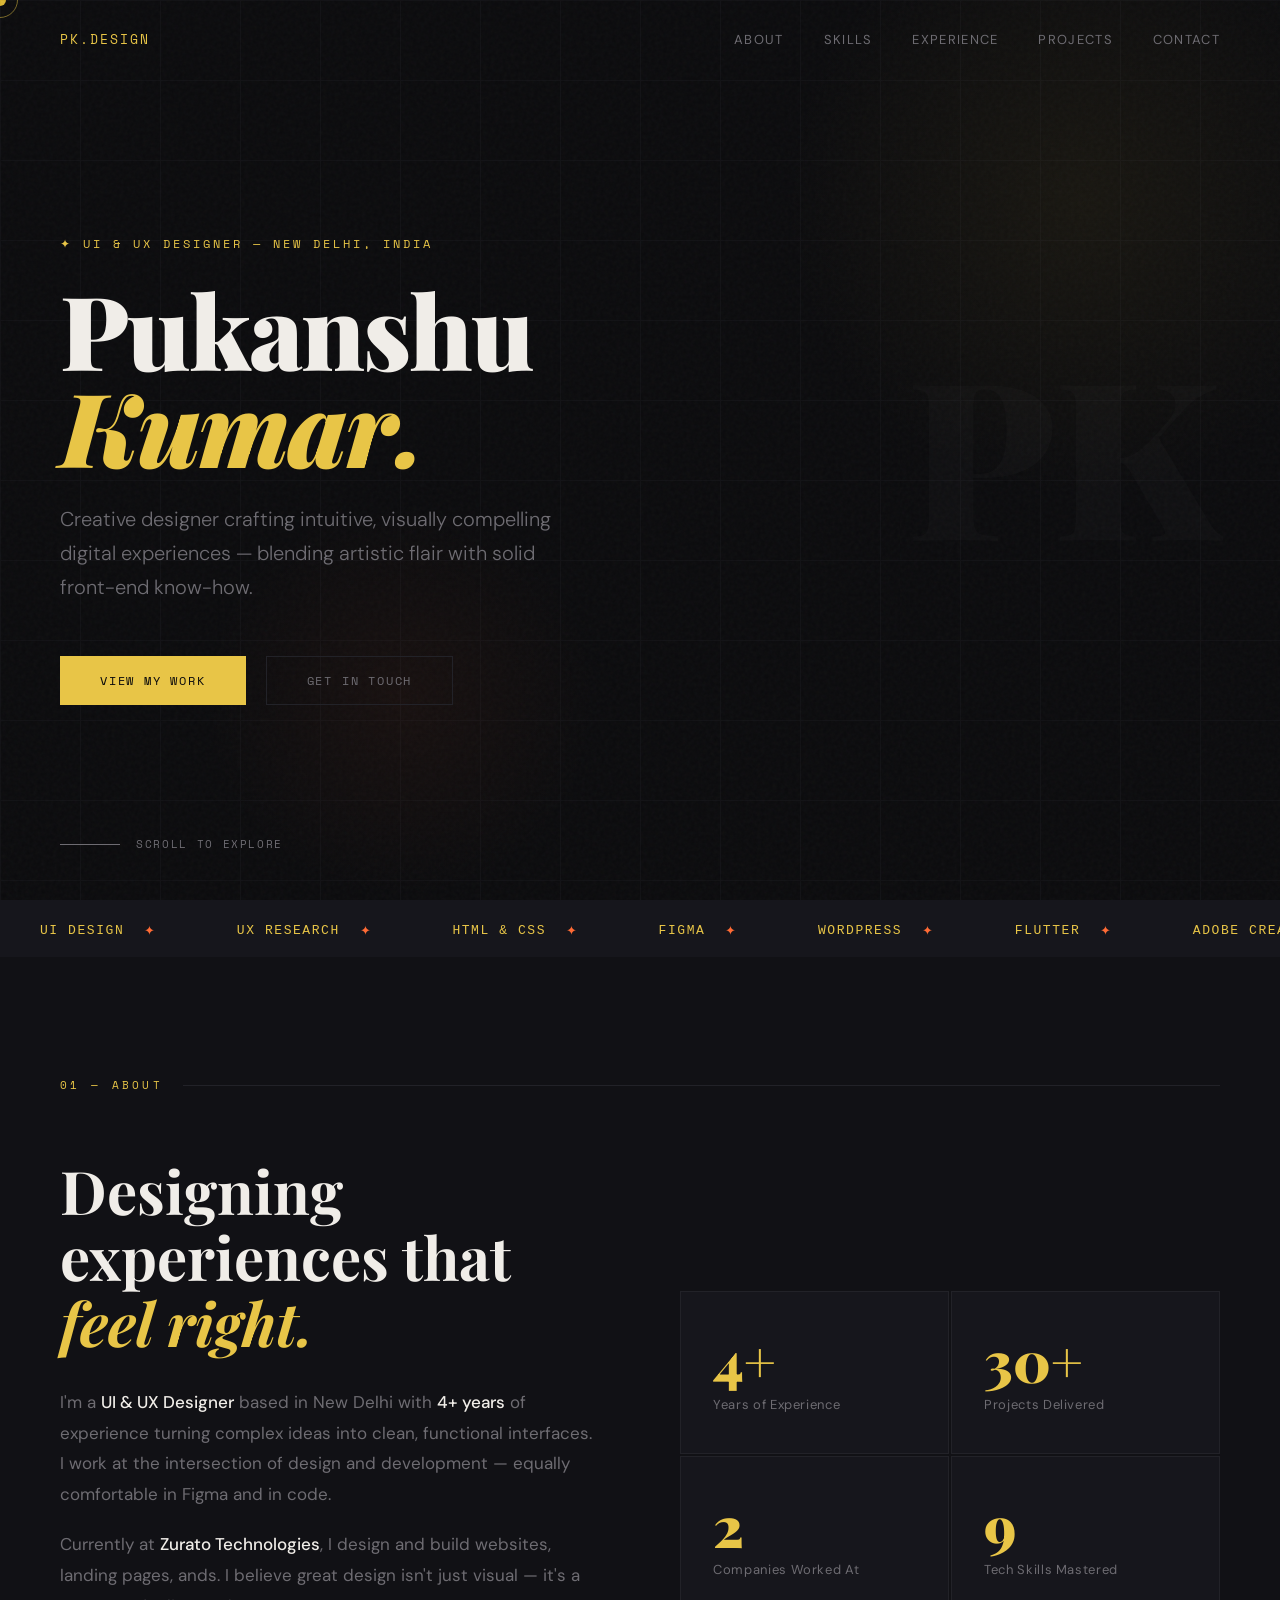
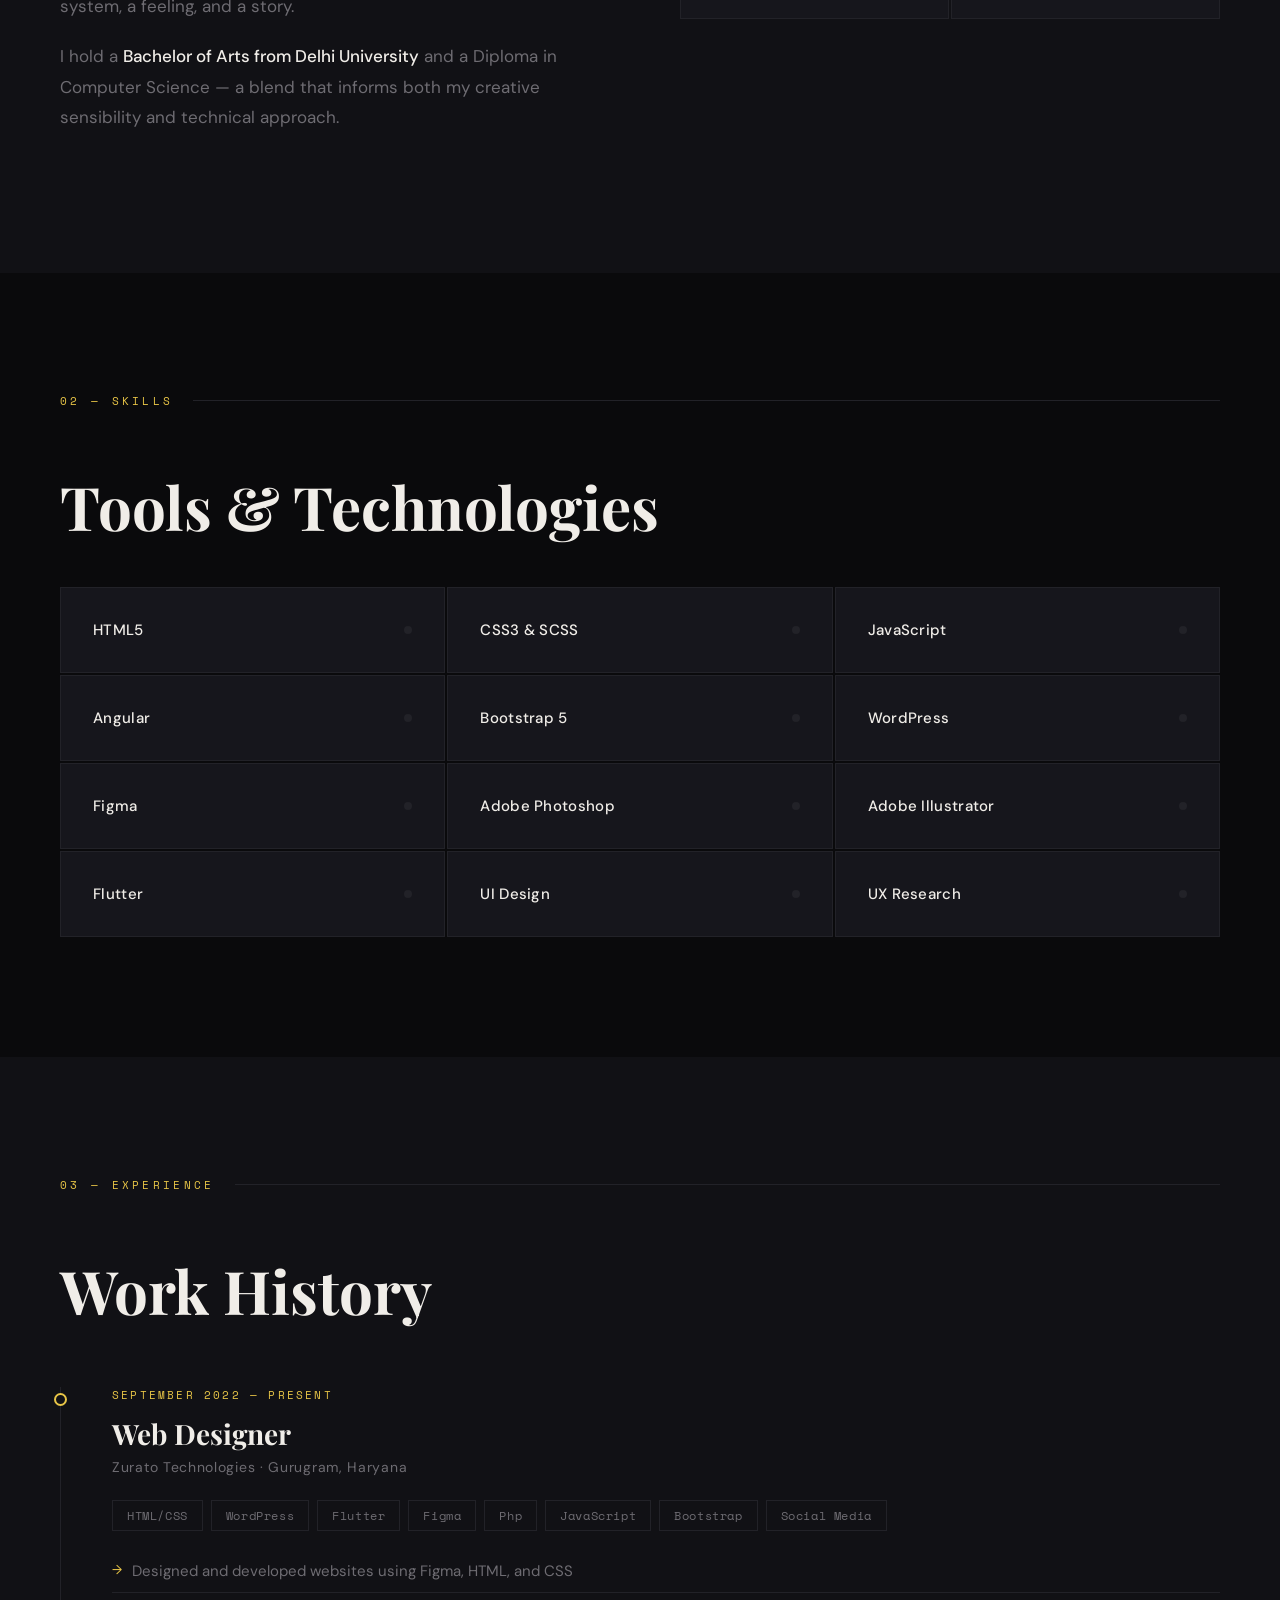
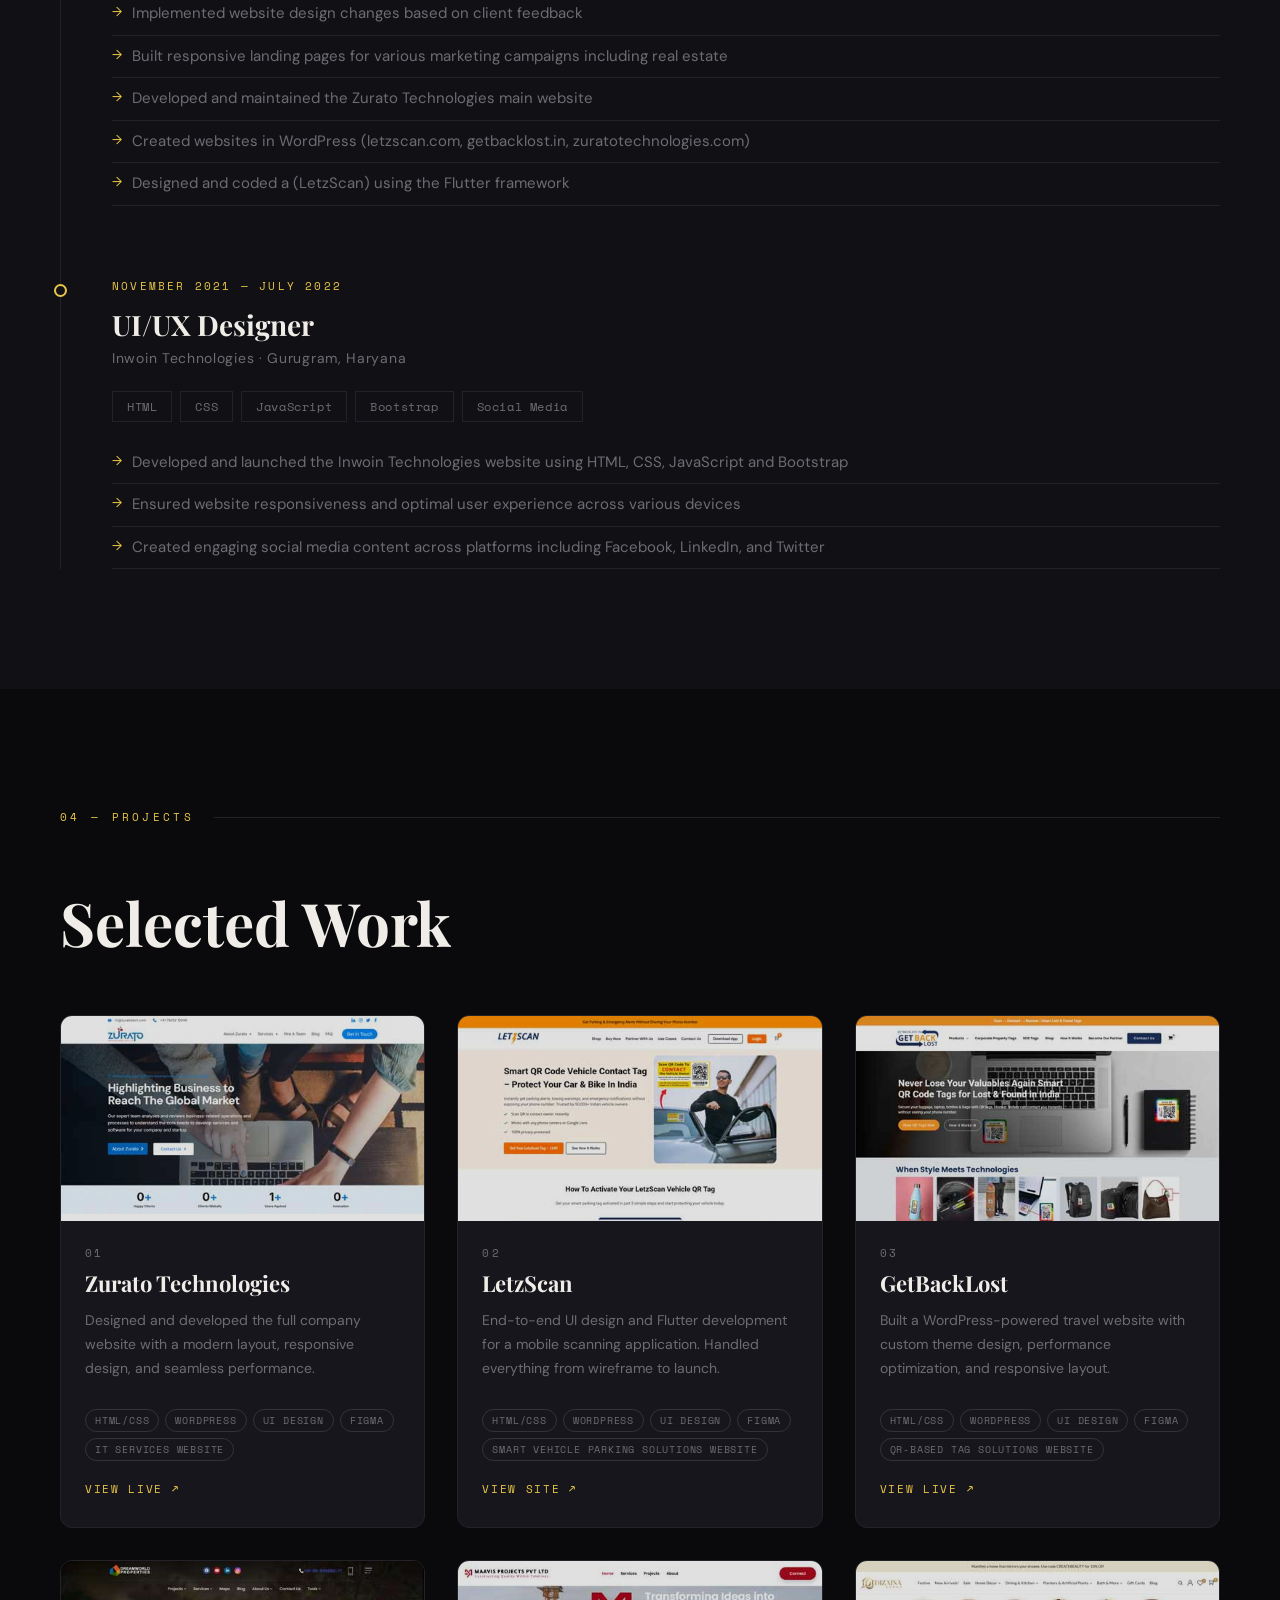
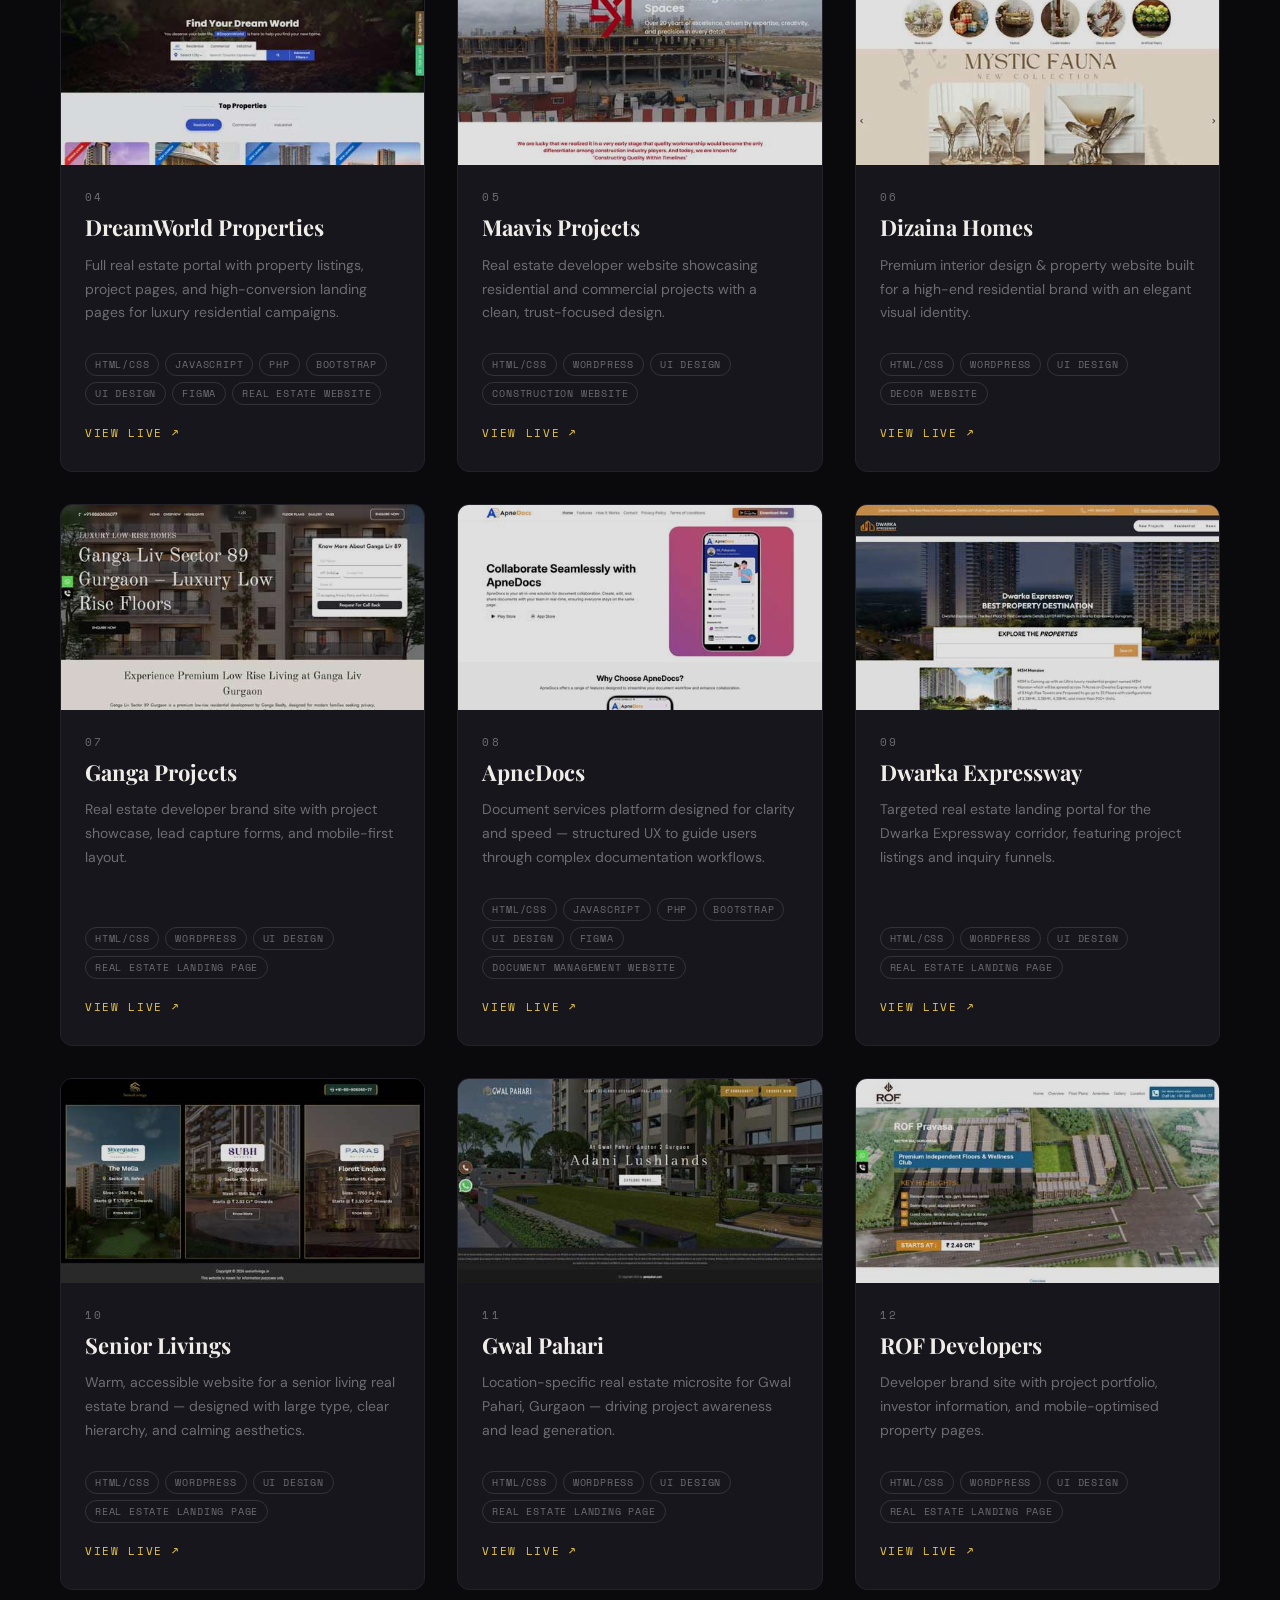
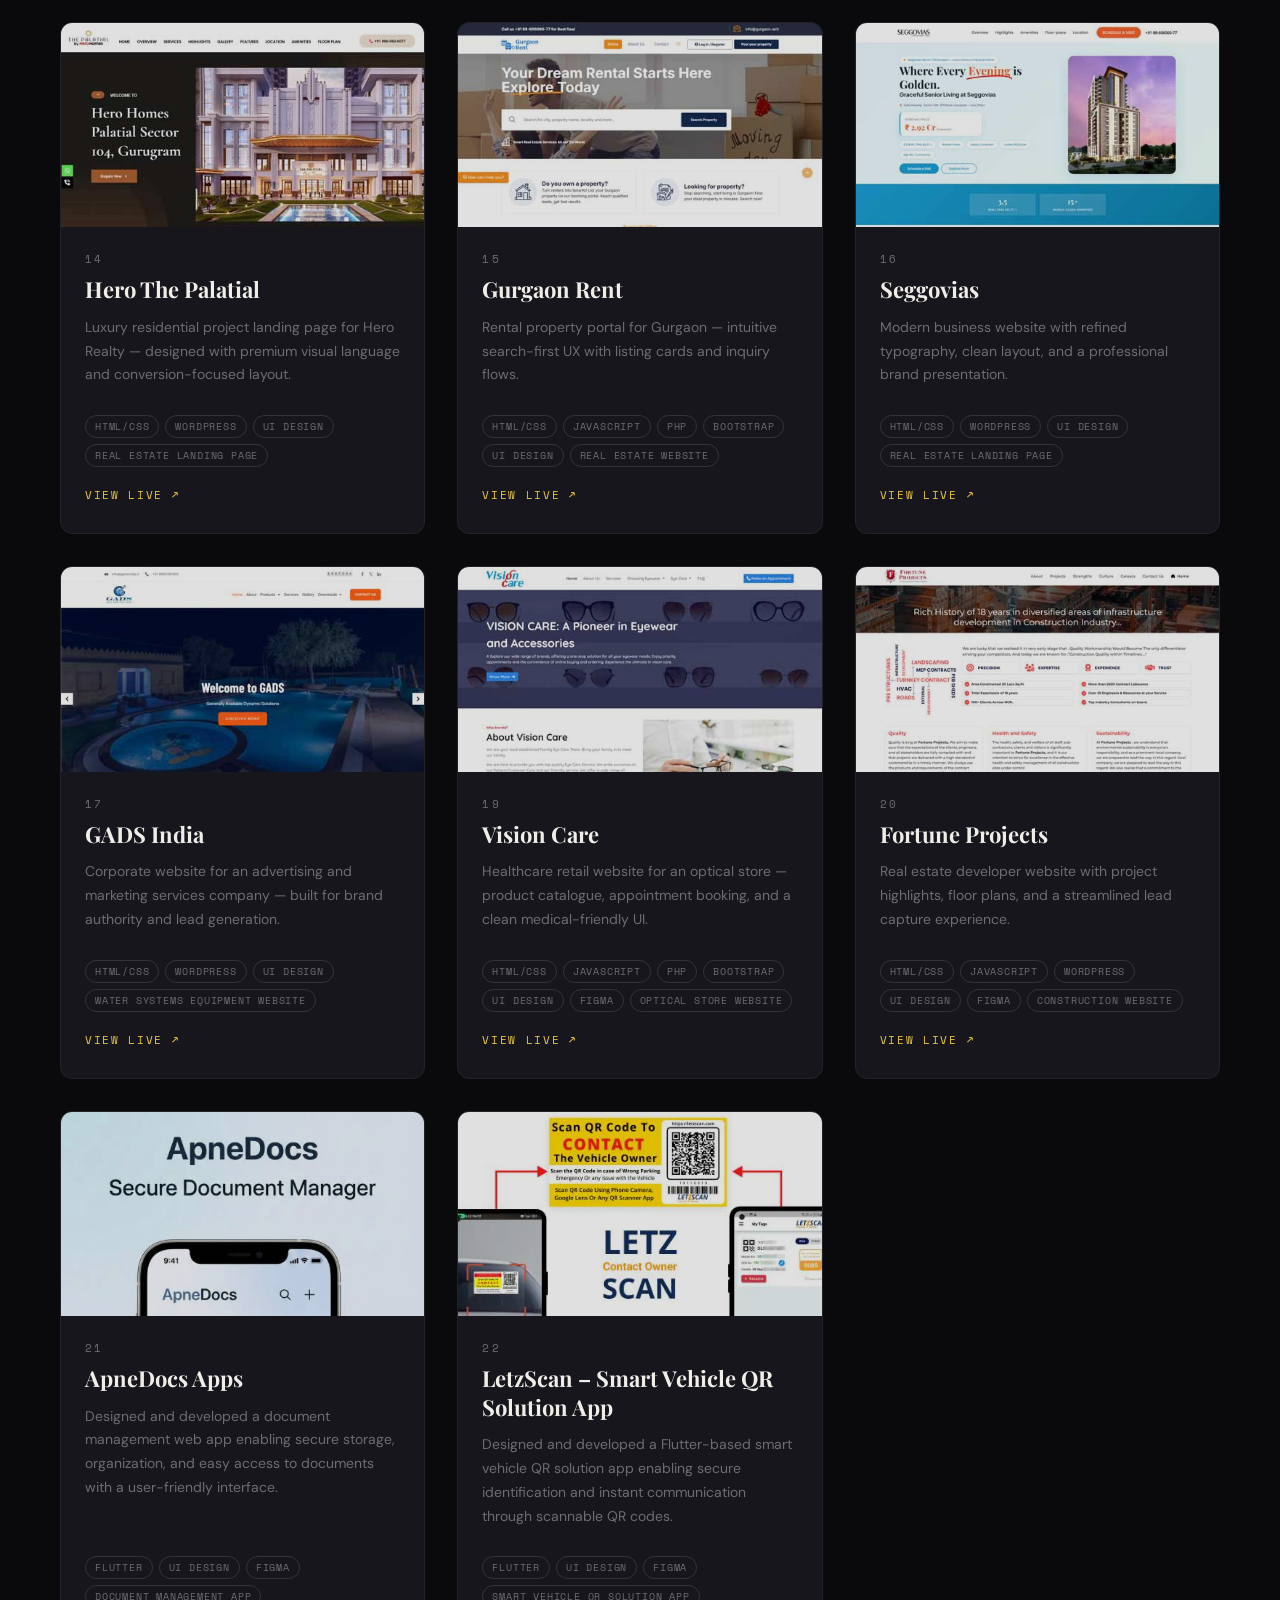
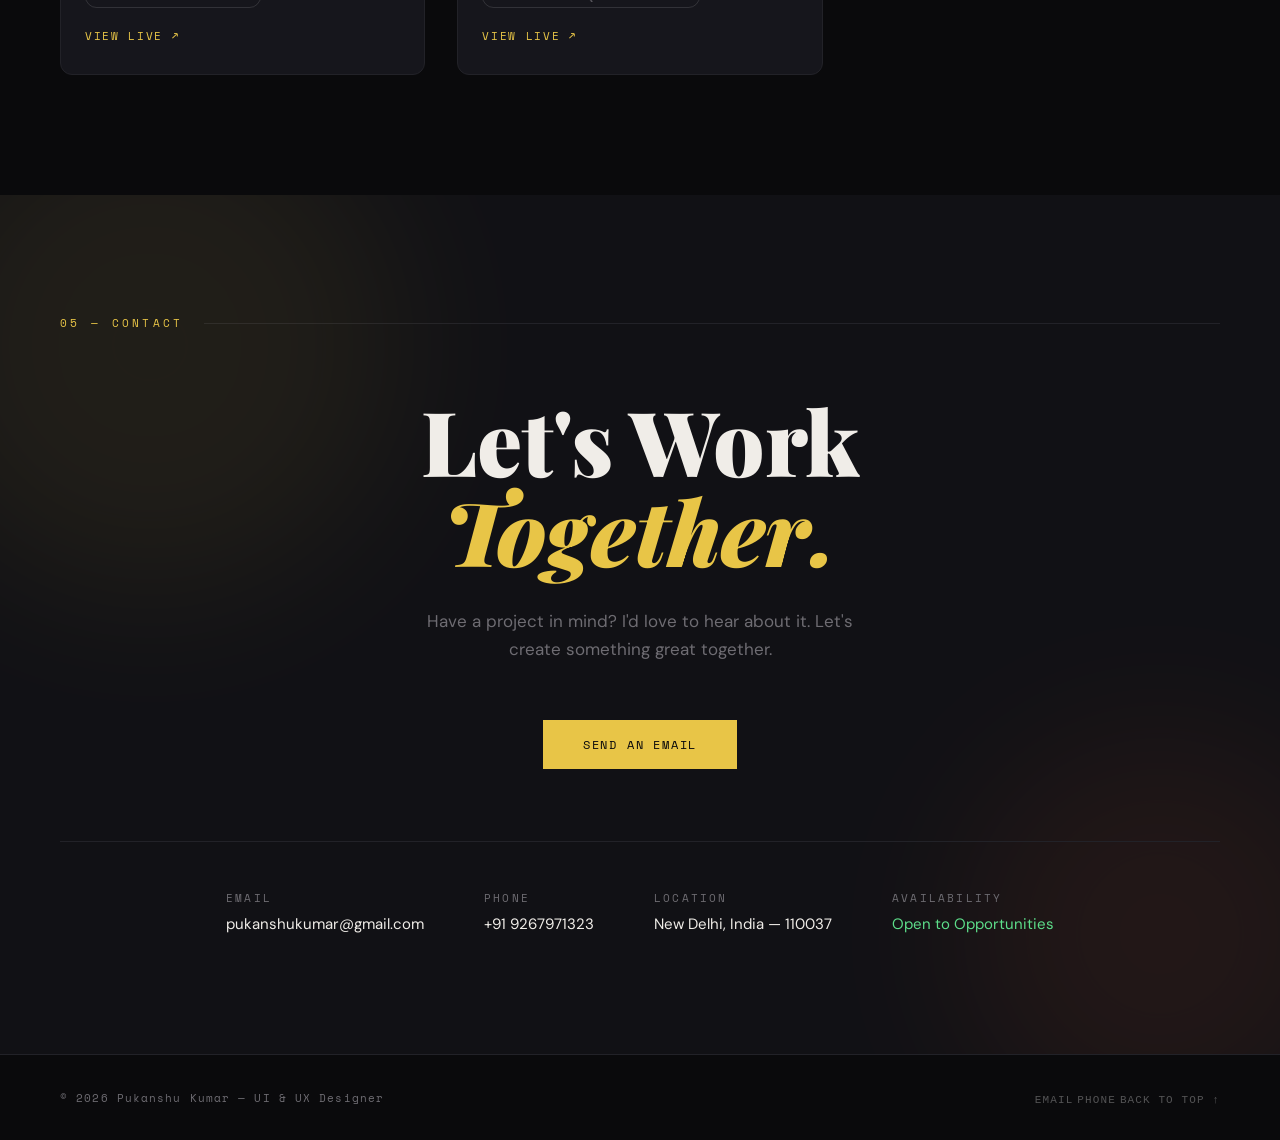
==== commit 4361a29c: "Update portfolio content and add app projects Add three project images and update index.html: bump e" ====
--- a/index.html
+++ b/index.html
@@ -207,7 +207,7 @@
         Designing experiences that <em style="font-style:italic;color:var(--accent)">feel right.</em>
       </h2>
       <p>
-        I'm a <strong>UI & UX Designer</strong> based in New Delhi with <strong>3+ years</strong> of experience turning complex ideas into clean, functional interfaces. I work at the intersection of design and development — equally comfortable in Figma and in code.
+        I'm a <strong>UI & UX Designer</strong> based in New Delhi with <strong>4+ years</strong> of experience turning complex ideas into clean, functional interfaces. I work at the intersection of design and development — equally comfortable in Figma and in code.
       </p>
       <p>
         Currently at <strong>Zurato Technologies</strong>, I design and build websites, landing pages, ands. I believe great design isn't just visual — it's a system, a feeling, and a story.
@@ -218,7 +218,7 @@
     </div>
     <div class="about-stats reveal reveal-delay-2">
       <div class="stat-card">
-        <div class="stat-num">3+</div>
+        <div class="stat-num">4+</div>
         <div class="stat-label">Years of Experience</div>
       </div>
       <div class="stat-card">
@@ -268,10 +268,14 @@
       <h3 class="exp-role">Web Designer</h3>
       <p class="exp-company">Zurato Technologies · Gurugram, Haryana</p>
       <div class="exp-tags">
-        <span class="tag">Figma</span>
         <span class="tag">HTML/CSS</span>
         <span class="tag">WordPress</span>
         <span class="tag">Flutter</span>
+        <span class="tag">Figma</span>
+        <span class="tag">Php</span>
+        <span class="tag">JavaScript</span>
+        <span class="tag">Bootstrap</span>
+        <span class="tag">Social Media</span>
       </div>
       <ul class="exp-list">
         <li>Designed and developed websites using Figma, HTML, and CSS</li>
@@ -320,9 +324,11 @@
         <h3 class="project-title">Zurato Technologies</h3>
         <p class="project-desc">Designed and developed the full company website with a modern layout, responsive design, and seamless performance.</p>
         <div class="project-tags">
-          <span class="project-tag">Figma</span>
-          <span class="project-tag">HTML/CSS</span>
-          <span class="project-tag">WordPress</span>
+          <span class="project-tag">HTML/CSS</span>
+          <span class="project-tag">WordPress</span>
+          <span class="project-tag">UI Design</span>
+          <span class="project-tag">Figma</span>
+          <span class="project-tag">IT services website</span>
         </div>
         <span class="project-link">View Live</span>
       </div>
@@ -338,9 +344,11 @@
         <h3 class="project-title">LetzScan</h3>
         <p class="project-desc">End-to-end UI design and Flutter development for a mobile scanning application. Handled everything from wireframe to launch.</p>
         <div class="project-tags">
-          <span class="project-tag">Flutter</span>
-          <span class="project-tag">UI Design</span>
-          <span class="project-tag">WordPress</span>
+          <span class="project-tag">HTML/CSS</span>
+          <span class="project-tag">WordPress</span>
+          <span class="project-tag">UI Design</span>
+          <span class="project-tag">Figma</span>
+          <span class="project-tag">smart vehicle parking solutions website</span>
         </div>
         <span class="project-link">View Site</span>
       </div>
@@ -356,8 +364,11 @@
         <h3 class="project-title">GetBackLost</h3>
         <p class="project-desc">Built a WordPress-powered travel website with custom theme design, performance optimization, and responsive layout.</p>
         <div class="project-tags">
-          <span class="project-tag">WordPress</span>
-          <span class="project-tag">UI Design</span>
+          <span class="project-tag">HTML/CSS</span>
+          <span class="project-tag">WordPress</span>
+          <span class="project-tag">UI Design</span>
+          <span class="project-tag">Figma</span>
+          <span class="project-tag">QR-based tag solutions website</span>
         </div>
         <span class="project-link">View Live</span>
       </div>
@@ -374,8 +385,12 @@
         <p class="project-desc">Full real estate portal with property listings, project pages, and high-conversion landing pages for luxury residential campaigns.</p>
         <div class="project-tags">
           <span class="project-tag">HTML/CSS</span>
-          <span class="project-tag">Real Estate</span>
-          <span class="project-tag">Landing Page</span>
+          <span class="project-tag">Javascript</span>
+          <span class="project-tag">Php</span>
+          <span class="project-tag">Bootstrap</span>
+          <span class="project-tag">Ui Design</span>
+          <span class="project-tag">Figma</span>
+          <span class="project-tag">real estate website</span>
         </div>
         <span class="project-link">View Live</span>
       </div>
@@ -392,7 +407,9 @@
         <p class="project-desc">Real estate developer website showcasing residential and commercial projects with a clean, trust-focused design.</p>
         <div class="project-tags">
           <span class="project-tag">HTML/CSS</span>
-          <span class="project-tag">Real Estate</span>
+          <span class="project-tag">WordPress</span>
+          <span class="project-tag">UI Design</span>
+          <span class="project-tag">construction website</span>
         </div>
         <span class="project-link">View Live</span>
       </div>
@@ -408,9 +425,10 @@
         <h3 class="project-title">Dizaina Homes</h3>
         <p class="project-desc">Premium interior design & property website built for a high-end residential brand with an elegant visual identity.</p>
         <div class="project-tags">
-          <span class="project-tag">UI Design</span>
-          <span class="project-tag">HTML/CSS</span>
-          <span class="project-tag">Real Estate</span>
+          <span class="project-tag">HTML/CSS</span>
+          <span class="project-tag">WordPress</span>
+          <span class="project-tag">UI Design</span>
+          <span class="project-tag">decor website</span>
         </div>
         <span class="project-link">View Live</span>
       </div>
@@ -427,7 +445,9 @@
         <p class="project-desc">Real estate developer brand site with project showcase, lead capture forms, and mobile-first layout.</p>
         <div class="project-tags">
           <span class="project-tag">HTML/CSS</span>
-          <span class="project-tag">Real Estate</span>
+          <span class="project-tag">WordPress</span>
+          <span class="project-tag">UI Design</span>
+          <span class="project-tag">real estate landing page</span>
         </div>
         <span class="project-link">View Live</span>
       </div>
@@ -443,8 +463,13 @@
         <h3 class="project-title">ApneDocs</h3>
         <p class="project-desc">Document services platform designed for clarity and speed — structured UX to guide users through complex documentation workflows.</p>
         <div class="project-tags">
-          <span class="project-tag">UI/UX</span>
-          <span class="project-tag">HTML/CSS</span>
+          <span class="project-tag">HTML/CSS</span>
+          <span class="project-tag">Javascript</span>
+          <span class="project-tag">PHP</span>
+          <span class="project-tag">Bootstrap</span>
+          <span class="project-tag">UI Design</span>
+          <span class="project-tag">Figma</span>
+          <span class="project-tag">document management website</span>
         </div>
         <span class="project-link">View Live</span>
       </div>
@@ -460,8 +485,10 @@
         <h3 class="project-title">Dwarka Expressway</h3>
         <p class="project-desc">Targeted real estate landing portal for the Dwarka Expressway corridor, featuring project listings and inquiry funnels.</p>
         <div class="project-tags">
-          <span class="project-tag">Landing Page</span>
-          <span class="project-tag">Real Estate</span>
+          <span class="project-tag">HTML/CSS</span>
+          <span class="project-tag">WordPress</span>
+          <span class="project-tag">UI Design</span>
+          <span class="project-tag">real estate landing page</span>
         </div>
         <span class="project-link">View Live</span>
       </div>
@@ -478,8 +505,9 @@
         <p class="project-desc">Warm, accessible website for a senior living real estate brand — designed with large type, clear hierarchy, and calming aesthetics.</p>
         <div class="project-tags">
           <span class="project-tag">HTML/CSS</span>
-          <span class="project-tag">UI Design</span>
-          <span class="project-tag">Real Estate</span>
+          <span class="project-tag">WordPress</span>
+          <span class="project-tag">UI Design</span>
+          <span class="project-tag">real estate landing page</span>
         </div>
         <span class="project-link">View Live</span>
       </div>
@@ -495,8 +523,10 @@
         <h3 class="project-title">Gwal Pahari</h3>
         <p class="project-desc">Location-specific real estate microsite for Gwal Pahari, Gurgaon — driving project awareness and lead generation.</p>
         <div class="project-tags">
-          <span class="project-tag">Landing Page</span>
-          <span class="project-tag">Real Estate</span>
+          <span class="project-tag">HTML/CSS</span>
+          <span class="project-tag">WordPress</span>
+          <span class="project-tag">UI Design</span>
+          <span class="project-tag">real estate landing page</span>
         </div>
         <span class="project-link">View Live</span>
       </div>
@@ -513,7 +543,9 @@
         <p class="project-desc">Developer brand site with project portfolio, investor information, and mobile-optimised property pages.</p>
         <div class="project-tags">
           <span class="project-tag">HTML/CSS</span>
-          <span class="project-tag">Real Estate</span>
+          <span class="project-tag">WordPress</span>
+          <span class="project-tag">UI Design</span>
+          <span class="project-tag">real estate landing page</span>
         </div>
         <span class="project-link">View Live</span>
       </div>
@@ -529,9 +561,10 @@
         <h3 class="project-title">Hero The Palatial</h3>
         <p class="project-desc">Luxury residential project landing page for Hero Realty — designed with premium visual language and conversion-focused layout.</p>
         <div class="project-tags">
-          <span class="project-tag">Landing Page</span>
-          <span class="project-tag">Luxury</span>
-          <span class="project-tag">Real Estate</span>
+          <span class="project-tag">HTML/CSS</span>
+          <span class="project-tag">WordPress</span>
+          <span class="project-tag">UI Design</span>
+          <span class="project-tag">real estate landing page</span>
         </div>
         <span class="project-link">View Live</span>
       </div>
@@ -547,8 +580,12 @@
         <h3 class="project-title">Gurgaon Rent</h3>
         <p class="project-desc">Rental property portal for Gurgaon — intuitive search-first UX with listing cards and inquiry flows.</p>
         <div class="project-tags">
-          <span class="project-tag">UI/UX</span>
-          <span class="project-tag">Real Estate</span>
+          <span class="project-tag">HTML/CSS</span>
+          <span class="project-tag">Javascript</span>
+          <span class="project-tag">PHP</span>
+          <span class="project-tag">Bootstrap</span>
+          <span class="project-tag">UI Design</span>
+          <span class="project-tag">real estate website</span>
         </div>
         <span class="project-link">View Live</span>
       </div>
@@ -557,15 +594,17 @@
     <!-- 16 Seggo Vias -->
     <a href="https://seggovias.com/"  rel="nofollow noopener" target="_blank" class="project-card reveal">
       <div class="project-img-wrap">
-        <img src="images/seggovias-web.jpg" alt="Seggo Vias" loading="lazy">
+        <img src="images/seggovias-web.jpg" alt="Seggovias" loading="lazy">
       </div>
       <div class="project-body">
         <p class="project-num">16</p>
-        <h3 class="project-title">Seggo Vias</h3>
+        <h3 class="project-title">Seggovias</h3>
         <p class="project-desc">Modern business website with refined typography, clean layout, and a professional brand presentation.</p>
         <div class="project-tags">
           <span class="project-tag">HTML/CSS</span>
-          <span class="project-tag">UI Design</span>
+          <span class="project-tag">WordPress</span>
+          <span class="project-tag">UI Design</span>
+          <span class="project-tag">real estate landing page</span>
         </div>
         <span class="project-link">View Live</span>
       </div>
@@ -582,7 +621,9 @@
         <p class="project-desc">Corporate website for an advertising and marketing services company — built for brand authority and lead generation.</p>
         <div class="project-tags">
           <span class="project-tag">HTML/CSS</span>
-          <span class="project-tag">UI Design</span>
+          <span class="project-tag">WordPress</span>
+          <span class="project-tag">UI Design</span>
+          <span class="project-tag">water systems equipment website</span>
         </div>
         <span class="project-link">View Live</span>
       </div>
@@ -595,12 +636,16 @@
       </div>
       <div class="project-body">
         <p class="project-num">19</p>
-        <h3 class="project-title">Vision Care Optics</h3>
+        <h3 class="project-title">Vision Care</h3>
         <p class="project-desc">Healthcare retail website for an optical store — product catalogue, appointment booking, and a clean medical-friendly UI.</p>
         <div class="project-tags">
           <span class="project-tag">HTML/CSS</span>
-          <span class="project-tag">Healthcare</span>
-          <span class="project-tag">UI Design</span>
+          <span class="project-tag">Javascript</span>
+          <span class="project-tag">PHP</span>
+          <span class="project-tag">Bootstrap</span>
+          <span class="project-tag">UI Design</span>
+          <span class="project-tag">Figma</span>
+          <span class="project-tag">optical store website</span>
         </div>
         <span class="project-link">View Live</span>
       </div>
@@ -617,7 +662,49 @@
         <p class="project-desc">Real estate developer website with project highlights, floor plans, and a streamlined lead capture experience.</p>
         <div class="project-tags">
           <span class="project-tag">HTML/CSS</span>
-          <span class="project-tag">Real Estate</span>
+          <span class="project-tag">Javascript</span>
+          <span class="project-tag">WordPress</span>
+          <span class="project-tag">UI Design</span>
+          <span class="project-tag">Figma</span>
+          <span class="project-tag">construction website</span>
+        </div>
+        <span class="project-link">View Live</span>
+      </div>
+    </a>
+
+    <!-- 21 ApneDocs Apps -->
+    <a href="https://play.google.com/store/apps/details?id=com.zurato.apnedocs&hl=en_IN"  rel="nofollow noopener" target="_blank" class="project-card reveal reveal-delay-1">
+      <div class="project-img-wrap">
+        <img src="images/apnedocs-app.jpg" alt="ApneDocs Apps" loading="lazy">
+      </div>
+      <div class="project-body">
+        <p class="project-num">21</p>
+        <h3 class="project-title">ApneDocs Apps</h3>
+        <p class="project-desc">Designed and developed a document management web app enabling secure storage, organization, and easy access to documents with a user-friendly interface.</p>
+        <div class="project-tags">
+          <span class="project-tag">Flutter</span>
+          <span class="project-tag">UI Design</span>
+          <span class="project-tag">Figma</span>
+          <span class="project-tag">Document management app</span>
+        </div>
+        <span class="project-link">View Live</span>
+      </div>
+    </a>
+
+    <!-- 22 LetzScan – Smart Vehicle QR Solution App -->
+    <a href="https://play.google.com/store/search?q=letzscan&c=apps&hl=en_IN"  rel="nofollow noopener" target="_blank" class="project-card reveal reveal-delay-1">
+      <div class="project-img-wrap">
+        <img src="images/letzscan-app.jpg" alt="LetzScan – Smart Vehicle QR Solution App" loading="lazy">
+      </div>
+      <div class="project-body">
+        <p class="project-num">22</p>
+        <h3 class="project-title">LetzScan – Smart Vehicle QR Solution App</h3>
+        <p class="project-desc">Designed and developed a Flutter-based smart vehicle QR solution app enabling secure identification and instant communication through scannable QR codes.</p>
+        <div class="project-tags">
+          <span class="project-tag">Flutter</span>
+          <span class="project-tag">UI Design</span>
+          <span class="project-tag">Figma</span>
+          <span class="project-tag">Smart Vehicle QR Solution App</span>
         </div>
         <span class="project-link">View Live</span>
       </div>
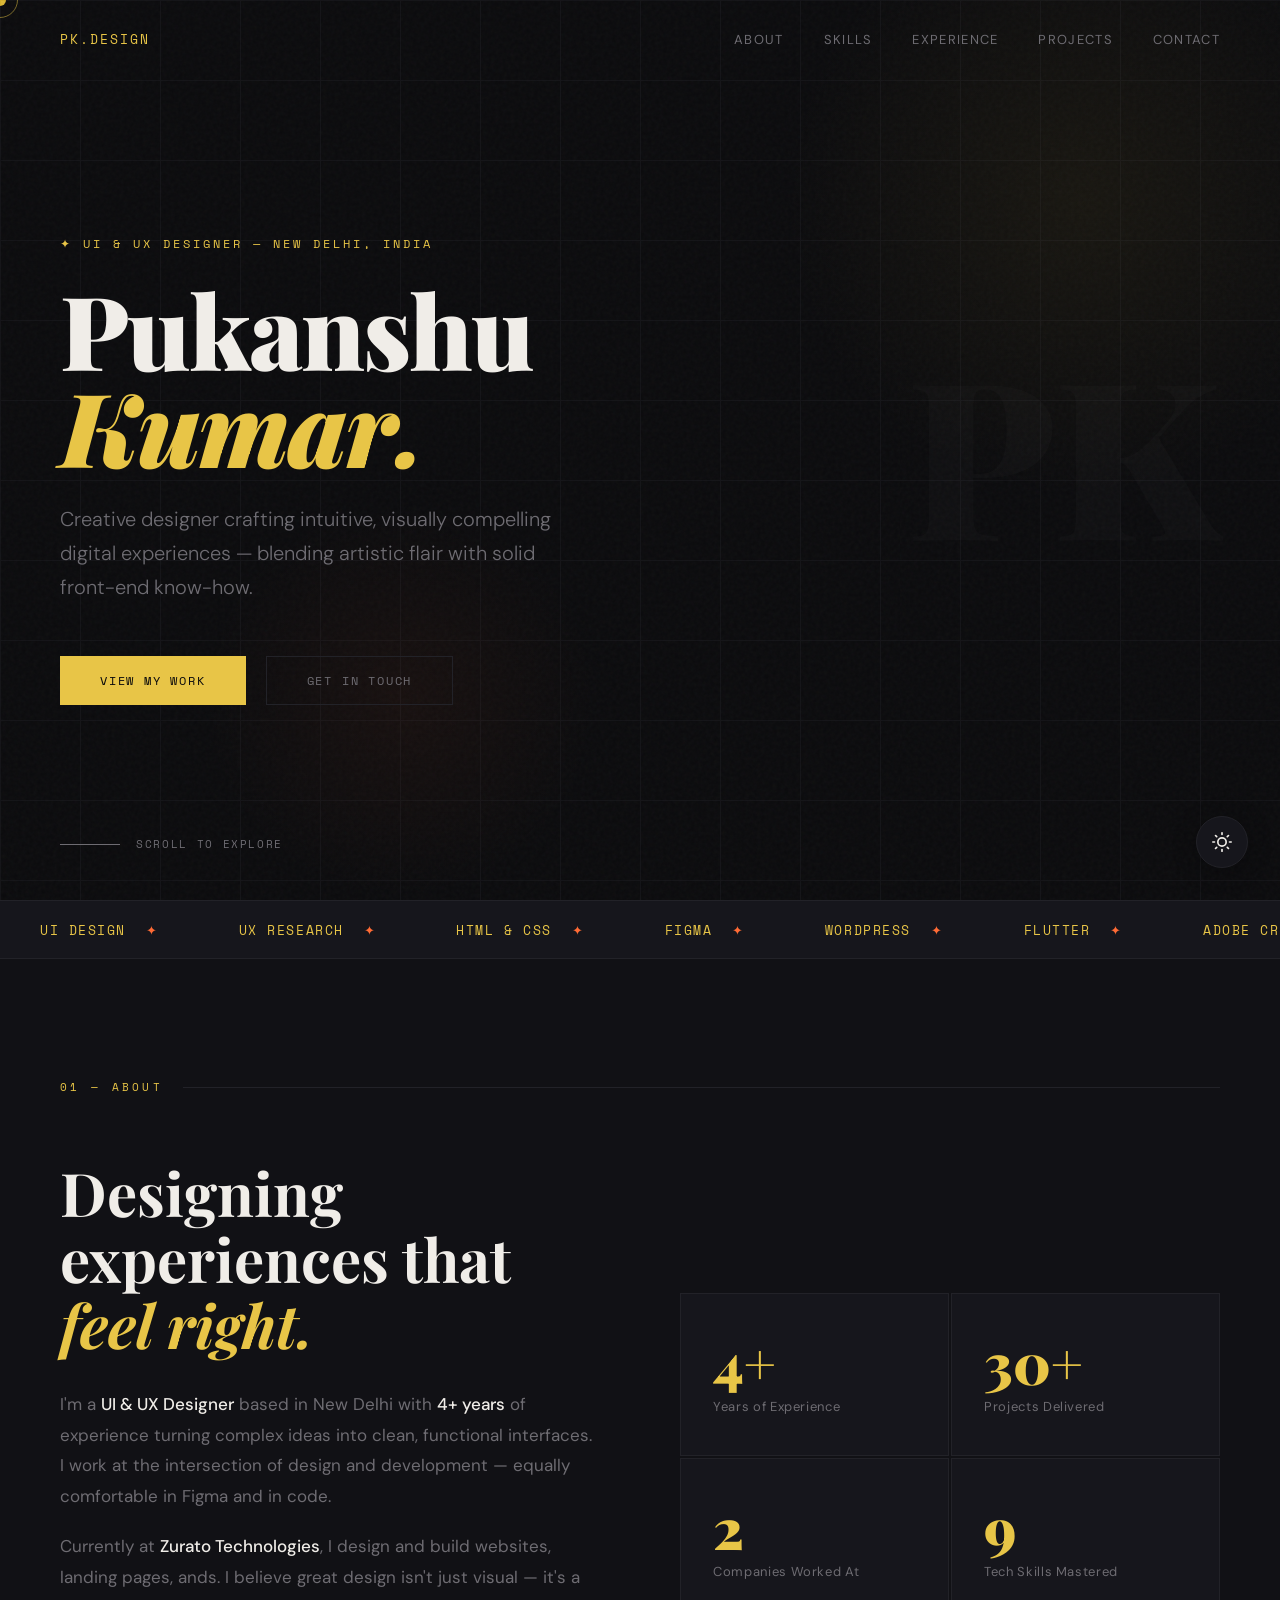
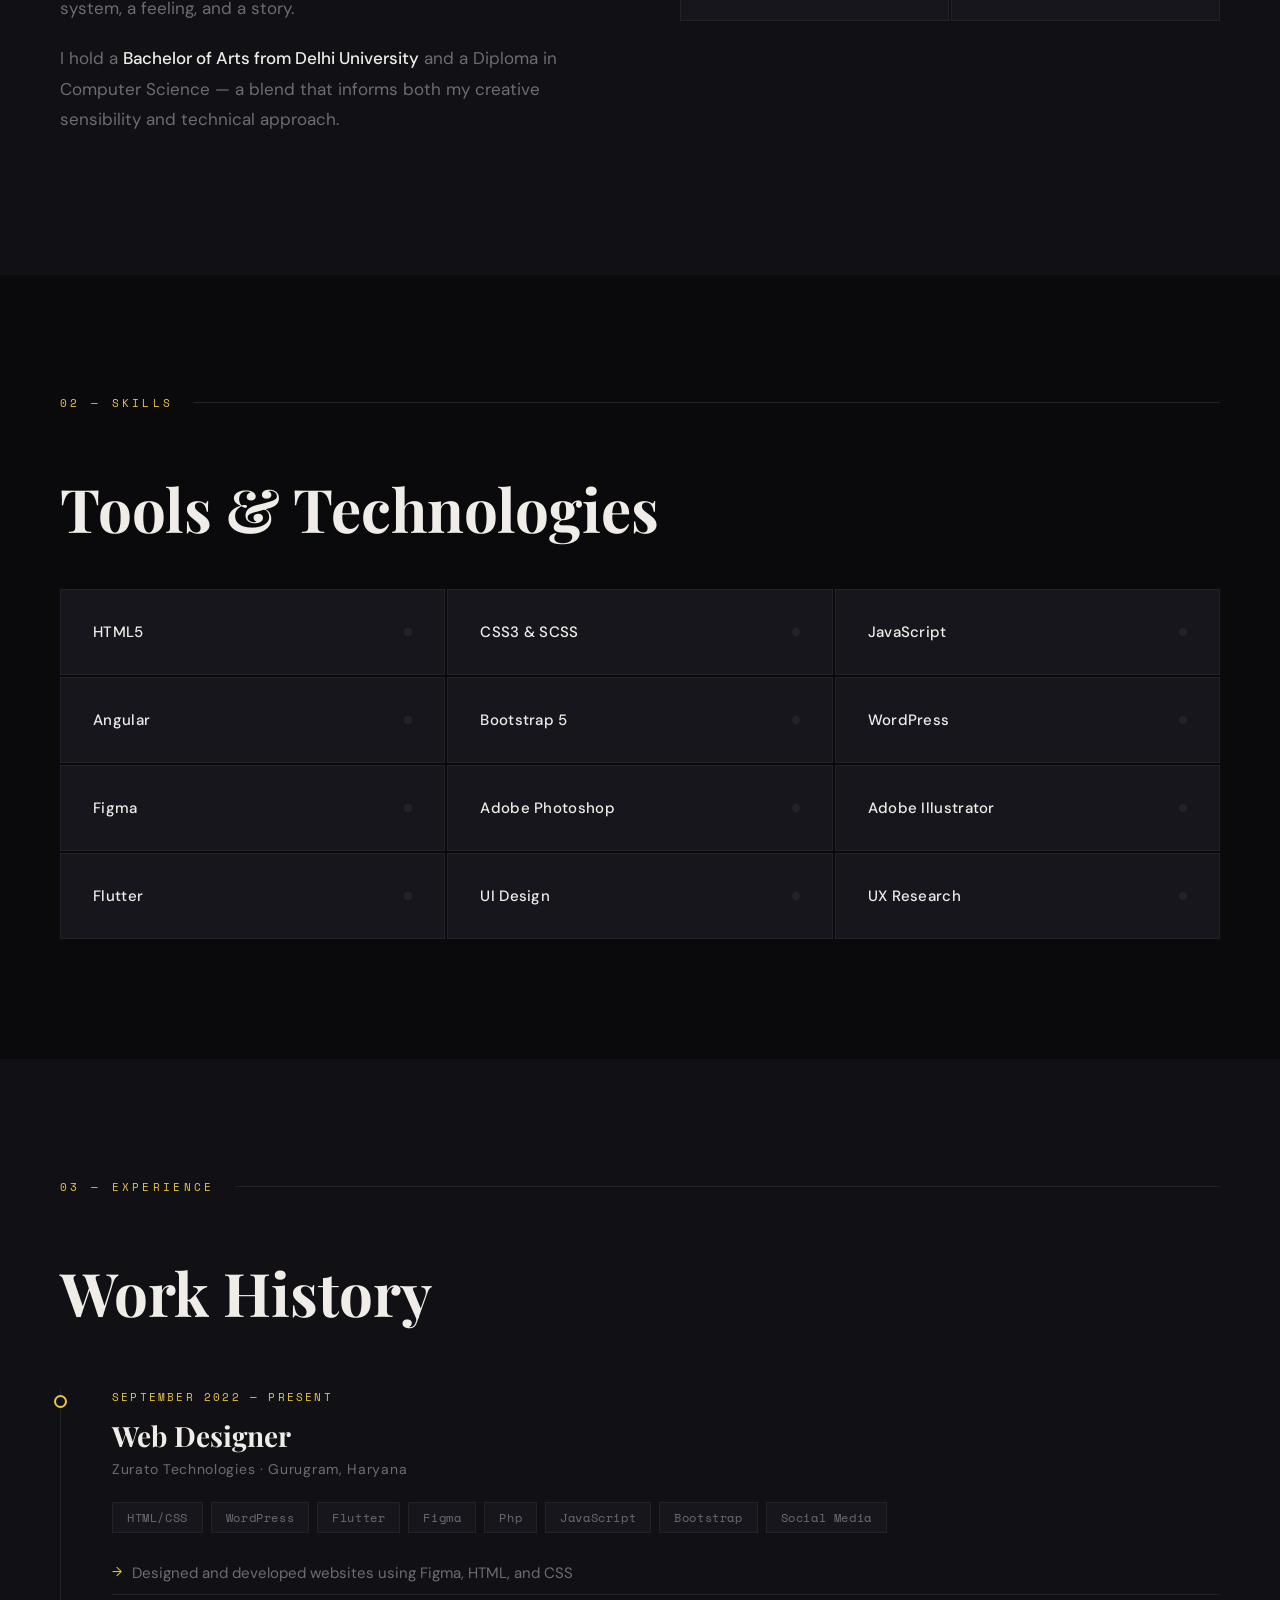
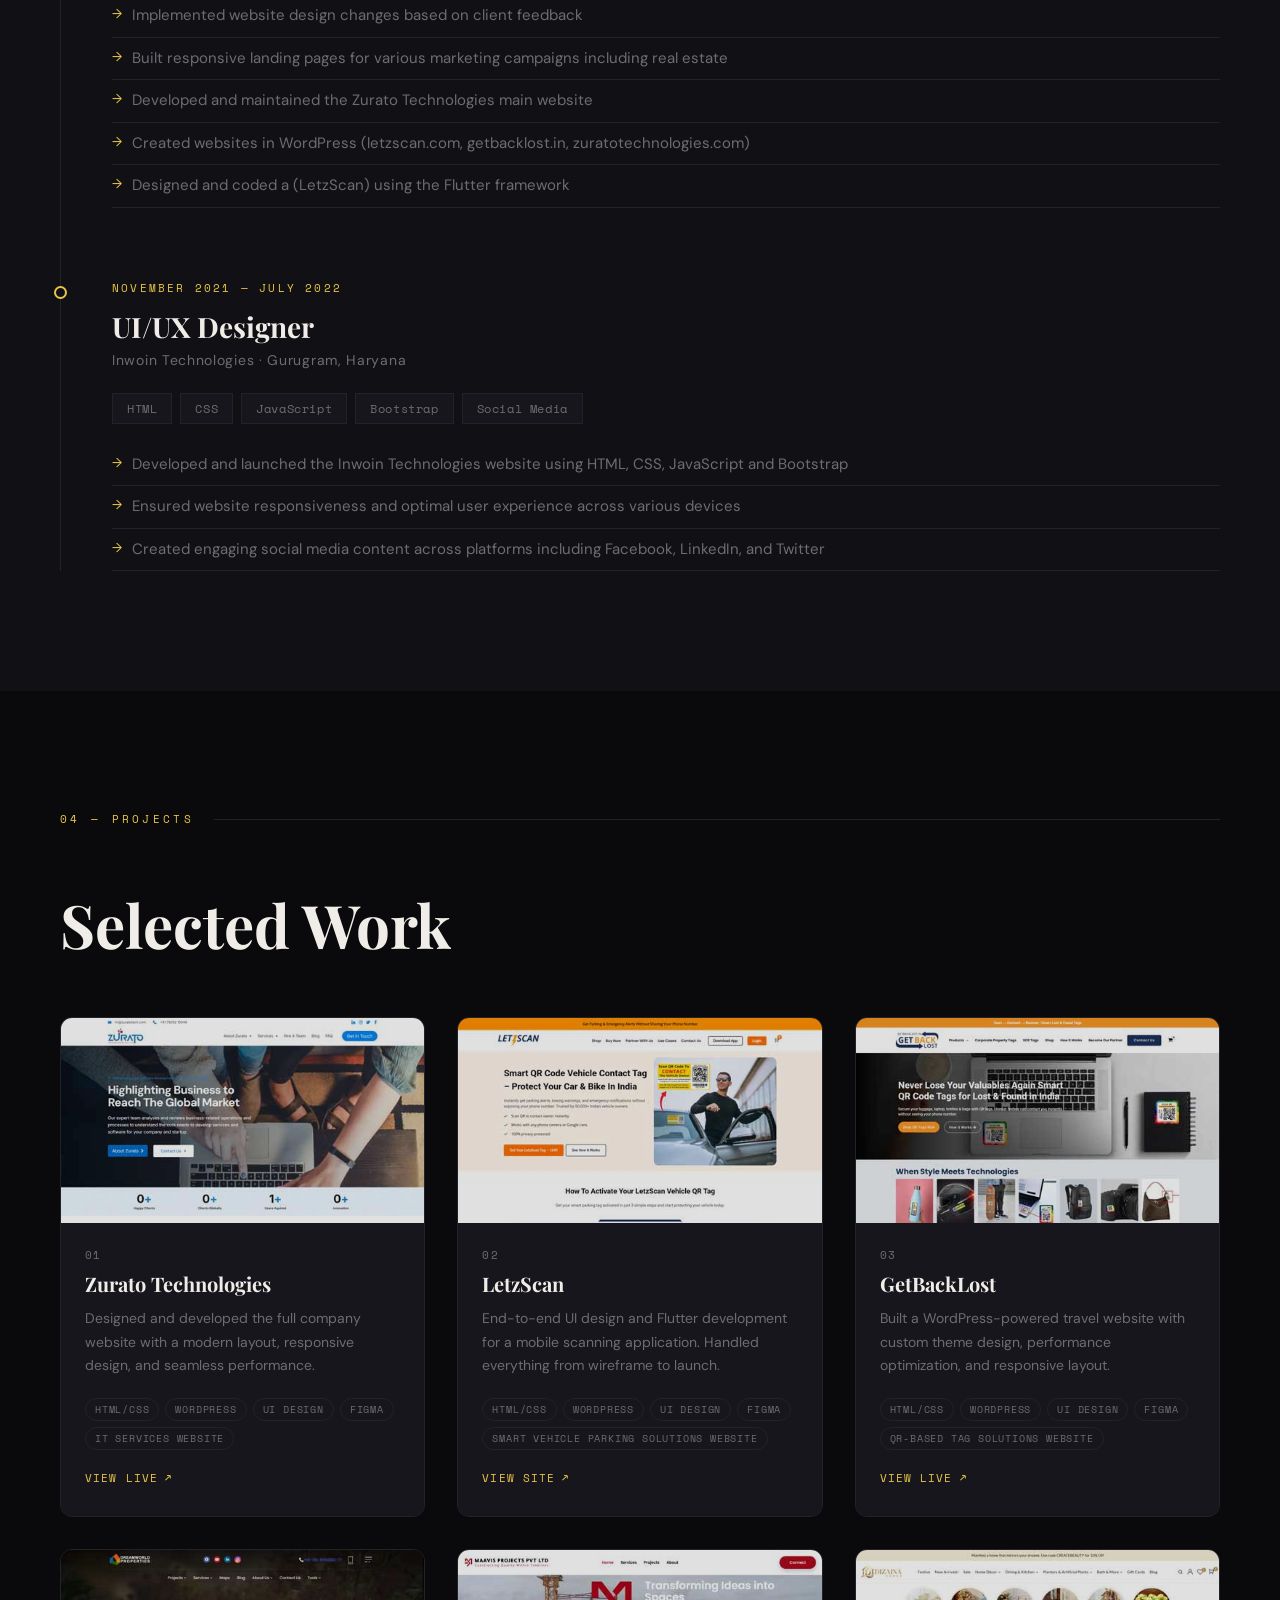
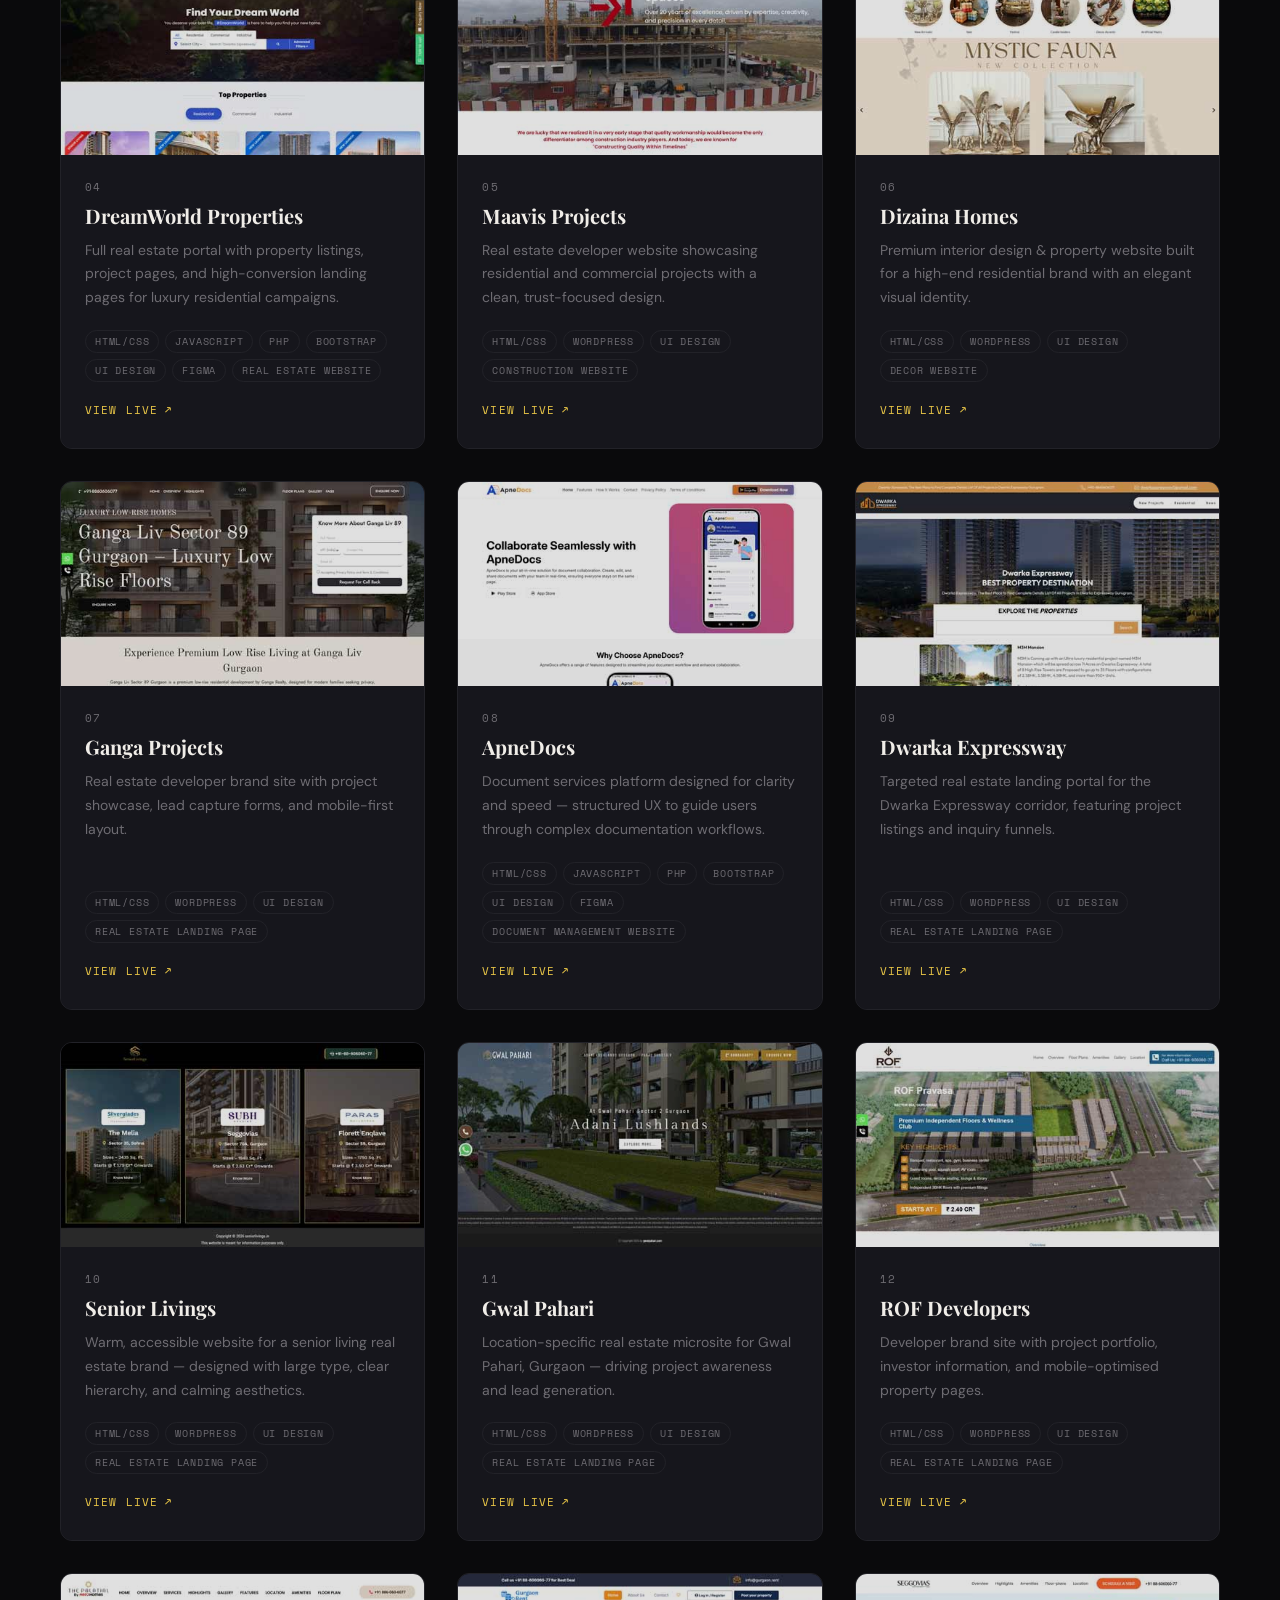
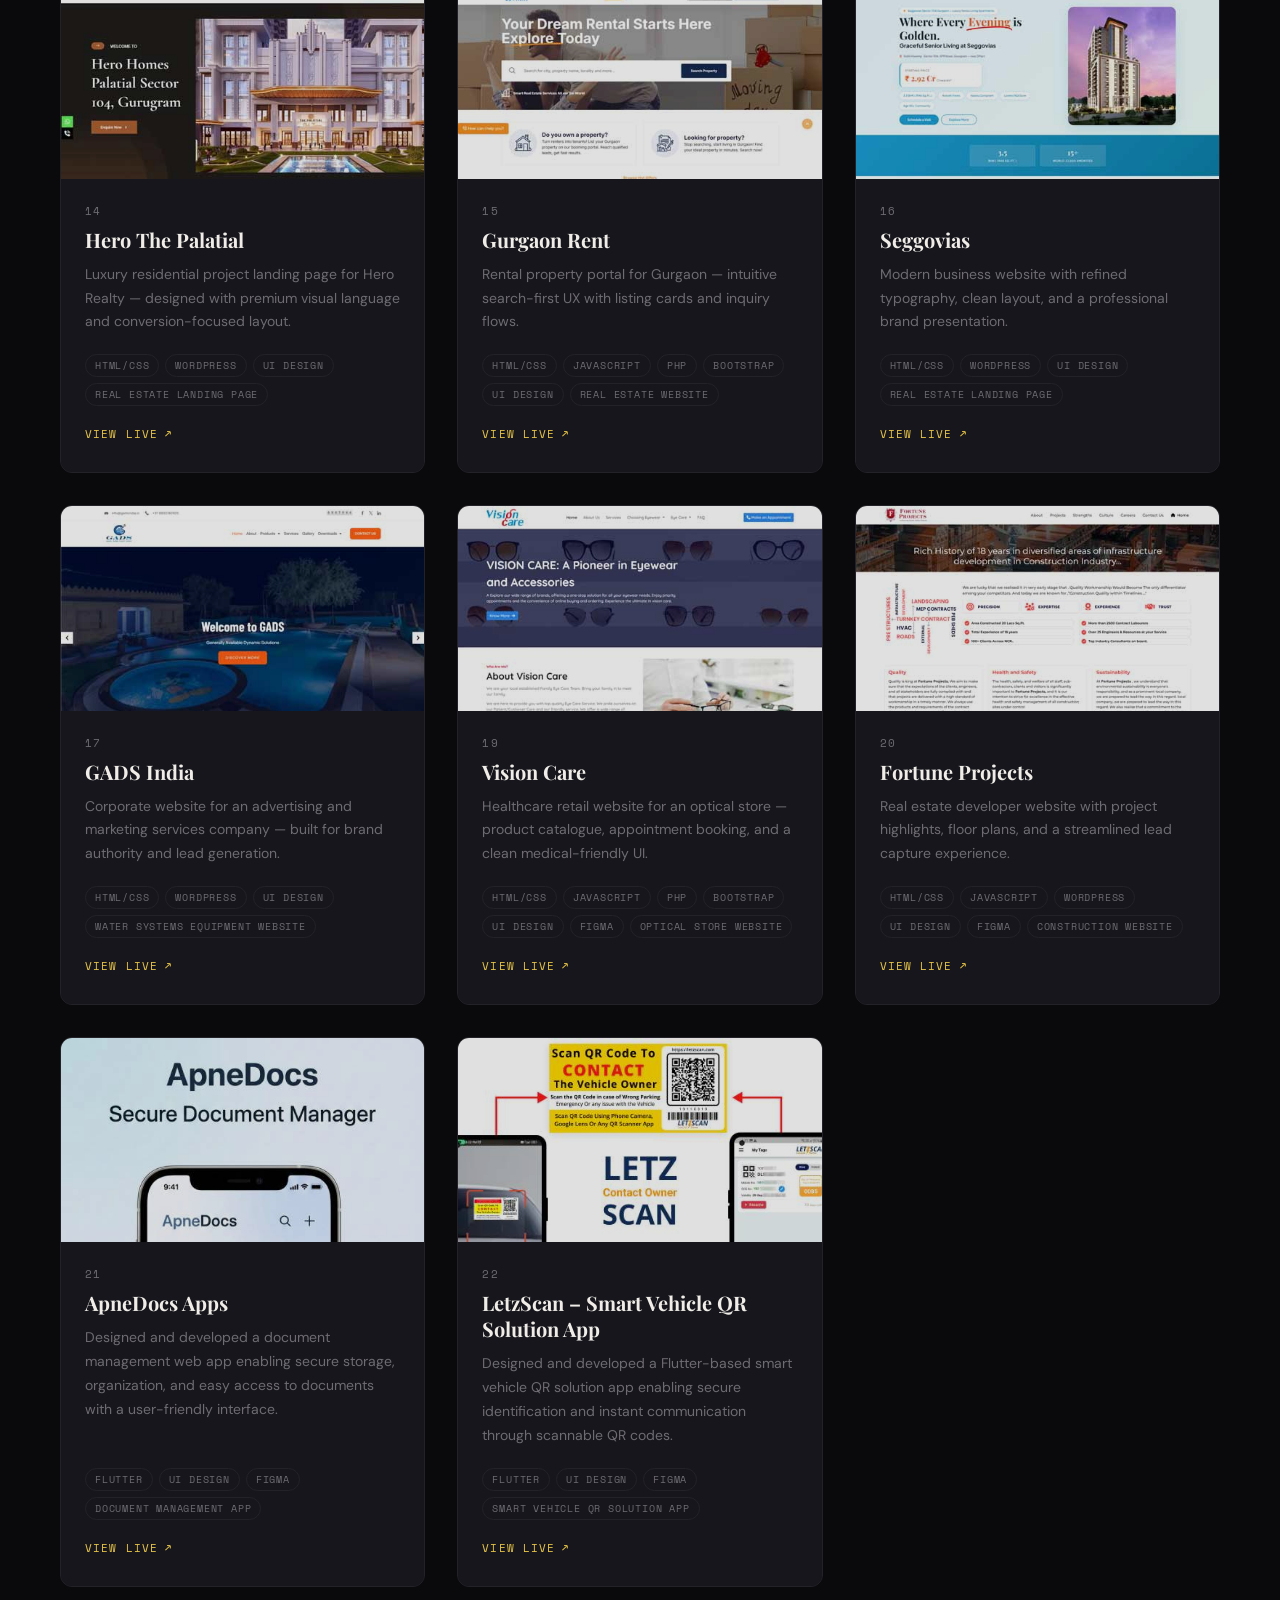
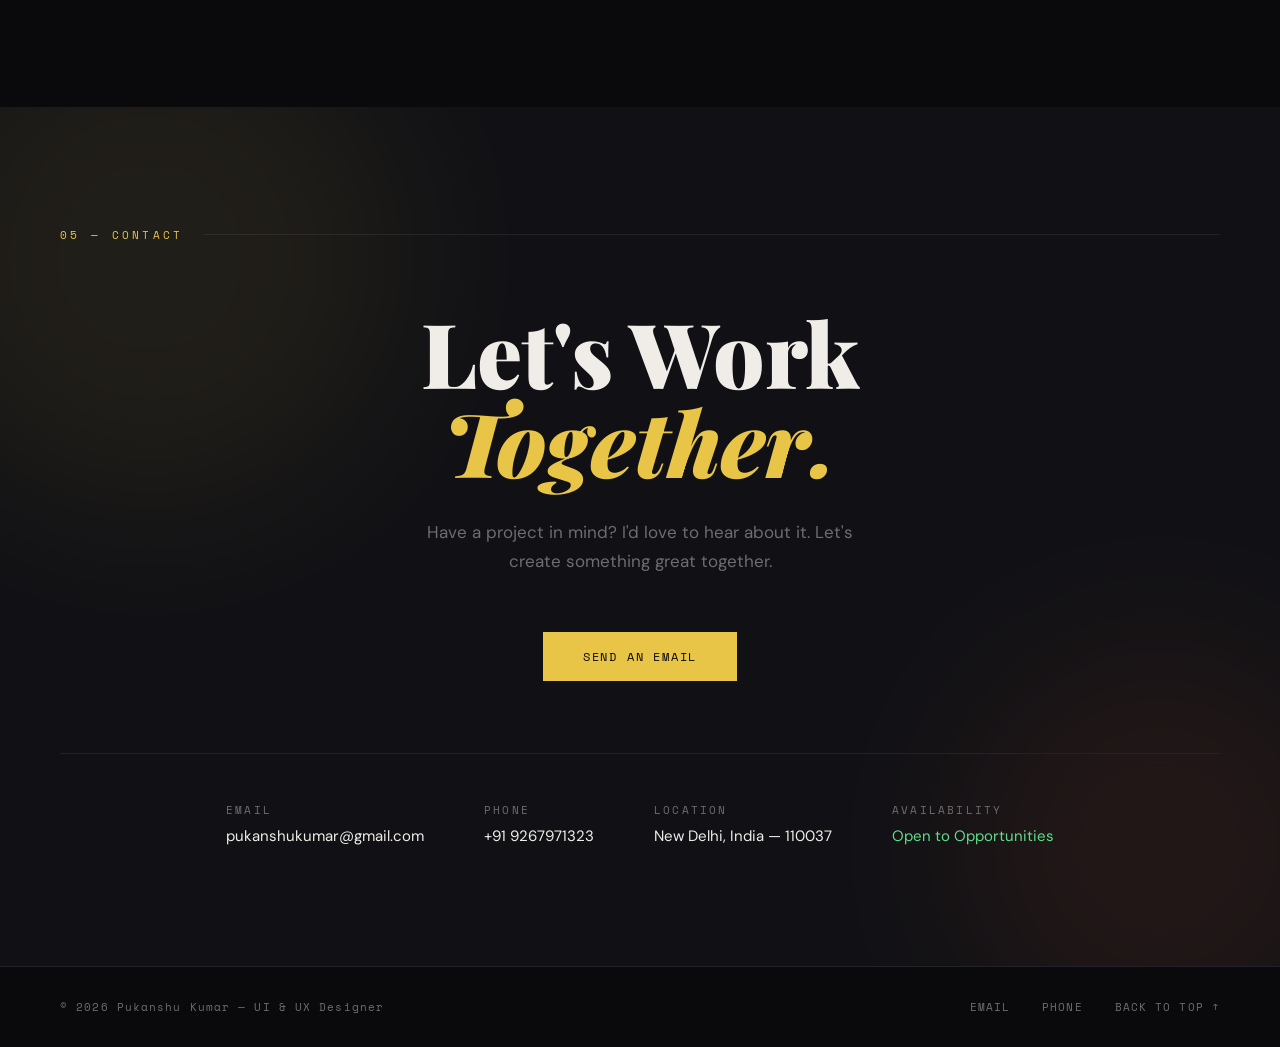
==== commit 3724d2bc: "Add theme toggle and theme-aware styles Introduce a dark/light theme toggle (button + sun/moon SVGs)" ====
--- a/index.html
+++ b/index.html
@@ -13,128 +13,30 @@
     <link href="https://fonts.googleapis.com/css2?family=Playfair+Display:ital,wght@0,700;0,900;1,700&family=DM+Sans:wght@300;400;500&family=Space+Mono:wght@400;700&display=swap" rel="stylesheet">
     <link rel="stylesheet" href="styles.css" />
 
-    <style>
-      /* ── Projects Grid Override ── */
-      .projects-grid {
-        grid-template-columns: repeat(auto-fill, minmax(340px, 1fr));
-        gap: 32px;
-      }
-
-      .project-card {
-        /* background: var(--surface, #111); */
-        /* border: 1px solid rgba(255,255,255,0.07); */
-        padding: 0;
-        border-radius: 12px;
-        overflow: hidden;
-        display: flex;
-        flex-direction: column;
-        transition: transform 0.35s cubic-bezier(.22,.97,.48,1), border-color 0.3s;
-      }
-      .project-card:hover {
-        transform: translateY(-6px);
-        /* border-color: var(--accent, #e8c97e); */
-      }
-
-      .project-img-wrap {
-        width: 100%;
-        aspect-ratio: 16 / 9;
-        overflow: hidden;
-        background: #0a0a0a;
-        position: relative;
-      }
-      .project-img-wrap img {
-        width: 100%;
-        height: 100%;
-        object-fit: cover;
-        object-position: top;
-        display: block;
-        transition: transform 0.5s cubic-bezier(.22,.97,.48,1);
-        filter: brightness(0.88);
-      }
-      .project-card:hover .project-img-wrap img {
-        transform: scale(1.04);
-        filter: brightness(1);
-      }
-
-      .project-body {
-        padding: 24px 24px 28px;
-        display: flex;
-        flex-direction: column;
-        flex: 1;
-      }
-
-      .project-num {
-        /* font-family: 'Space Mono', monospace;
-        font-size: 11px;
-        letter-spacing: 0.12em; */
-        /* color: var(--accent, #e8c97e); */
-        margin: 0 0 8px;
-      }
-      .project-title {
-        /* font-family: 'Playfair Display', serif;
-        font-size: 20px;
-        font-weight: 700; */
-        color: var(--text, #f5f0e8);
-        /* margin: 0 0 10px;
-        line-height: 1.3; */
-      }
-      .project-desc {
-        /* font-size: 14px;
-        line-height: 1.7;
-        color: var(--muted, #888);
-        margin: 0 0 20px; */
-        flex: 1;
-      }
-      .project-tags {
-        display: flex;
-        flex-wrap: wrap;
-        gap: 6px;
-        margin-bottom: 18px;
-      }
-      .project-tag {
-        font-family: 'Space Mono', monospace;
-        font-size: 10px;
-        letter-spacing: 0.08em;
-        padding: 3px 9px;
-        border: 1px solid rgba(255,255,255,0.12);
-        border-radius: 20px;
-        color: var(--muted, #888);
-        text-transform: uppercase;
-      }
-      .project-link {
-        /* font-family: 'Space Mono', monospace;
-        font-size: 11px;
-        letter-spacing: 0.1em;
-        text-transform: uppercase;
-        color: var(--accent, #e8c97e);
-        text-decoration: none; */
-        display: inline-flex;
-        /* align-items: center;
-        gap: 6px; */
-      }
-      .project-link::after {
-        content: '↗';
-        font-size: 13px;
-        transition: transform 0.2s;
-      }
-      .project-link:hover::after { transform: translate(2px,-2px); }
-      .project-link.no-link {
-        color: var(--muted, #555);
-        cursor: default;
-        pointer-events: none;
-      }
-      .project-link.no-link::after { display: none; }
-
-      /* Section padding */
-      @media (max-width: 768px) {
-        .projects-grid { grid-template-columns: 1fr; }
-      }
-    </style>
 </head>
 <body>
 
 <div class="cursor" id="cursor"></div>
 <div class="cursor-follower" id="cursorFollower"></div>
+<!-- THEME TOGGLE -->
+<button class="theme-toggle" id="themeToggle" aria-label="Toggle theme" title="Toggle dark/light mode">
+  <!-- Sun icon (shown in dark mode → click to go light) -->
+  <svg class="icon-sun" viewBox="0 0 24 24" fill="none" stroke="currentColor" stroke-width="2" stroke-linecap="round" stroke-linejoin="round">
+    <circle cx="12" cy="12" r="5"/>
+    <line x1="12" y1="1" x2="12" y2="3"/>
+    <line x1="12" y1="21" x2="12" y2="23"/>
+    <line x1="4.22" y1="4.22" x2="5.64" y2="5.64"/>
+    <line x1="18.36" y1="18.36" x2="19.78" y2="19.78"/>
+    <line x1="1" y1="12" x2="3" y2="12"/>
+    <line x1="21" y1="12" x2="23" y2="12"/>
+    <line x1="4.22" y1="19.78" x2="5.64" y2="18.36"/>
+    <line x1="18.36" y1="5.64" x2="19.78" y2="4.22"/>
+  </svg>
+  <!-- Moon icon (shown in light mode → click to go dark) -->
+  <svg class="icon-moon" viewBox="0 0 24 24" fill="none" stroke="currentColor" stroke-width="2" stroke-linecap="round" stroke-linejoin="round">
+    <path d="M21 12.79A9 9 0 1 1 11.21 3 7 7 0 0 0 21 12.79z"/>
+  </svg>
+</button>
 
 <!-- NAV -->
 <nav id="nav">
@@ -757,7 +659,23 @@
   </div>
 </footer>
 
+
 <script>
+  // ── Theme Switcher ──
+  const html = document.documentElement;
+  const toggleBtn = document.getElementById('themeToggle');
+
+  // Restore saved preference
+  const savedTheme = localStorage.getItem('pk-theme') || 'dark';
+  html.setAttribute('data-theme', savedTheme);
+
+  toggleBtn.addEventListener('click', () => {
+    const current = html.getAttribute('data-theme');
+    const next = current === 'dark' ? 'light' : 'dark';
+    html.setAttribute('data-theme', next);
+    localStorage.setItem('pk-theme', next);
+  });
+
   // Custom cursor
   const cursor = document.getElementById('cursor');
   const follower = document.getElementById('cursorFollower');
@@ -783,5 +701,31 @@
   }, { threshold: 0.12 });
   reveals.forEach(r => observer.observe(r));
 </script>
+<!-- <script>
+  // Custom cursor
+  const cursor = document.getElementById('cursor');
+  const follower = document.getElementById('cursorFollower');
+  document.addEventListener('mousemove', e => {
+    cursor.style.left = e.clientX + 'px';
+    cursor.style.top = e.clientY + 'px';
+    follower.style.left = e.clientX + 'px';
+    follower.style.top = e.clientY + 'px';
+  });
+
+  // Nav scroll
+  const nav = document.getElementById('nav');
+  window.addEventListener('scroll', () => {
+    nav.classList.toggle('scrolled', window.scrollY > 50);
+  });
+
+  // Scroll reveal
+  const reveals = document.querySelectorAll('.reveal');
+  const observer = new IntersectionObserver((entries) => {
+    entries.forEach(e => {
+      if (e.isIntersecting) e.target.classList.add('visible');
+    });
+  }, { threshold: 0.12 });
+  reveals.forEach(r => observer.observe(r));
+</script> -->
 </body>
 </html>
--- a/styles.css
+++ b/styles.css
@@ -1,571 +1,835 @@
-  *, *::before, *::after { margin: 0; padding: 0; box-sizing: border-box; }
-
-  :root {
-    --bg: #0a0a0c;
-    --bg2: #111115;
-    --surface: #16161c;
-    --accent: #e8c547;
-    --accent2: #ff6b35;
-    --text: #f0ede8;
-    --muted: #6e6c72;
-    --border: #222228;
-    --navy: #0d1b3e;
+*, *::before, *::after { margin: 0; padding: 0; box-sizing: border-box; }
+
+/* ── Theme Variables ── */
+:root,
+[data-theme="dark"] {
+  --bg: #0a0a0c;
+  --bg2: #111115;
+  --surface: #16161c;
+  --accent: #e8c547;
+  --accent2: #ff6b35;
+  --text: #f0ede8;
+  --muted: #6e6c72;
+  --border: #222228;
+  --navy: #0d1b3e;
+  --shadow: rgba(0,0,0,0.4);
+  --hero-num-color: rgba(255,255,255,0.02);
+  --nav-scrolled-bg: rgba(10,10,12,0.9);
+}
+
+[data-theme="light"] {
+  --bg: #f5f3ef;
+  --bg2: #ebe8e2;
+  --surface: #ffffff;
+  --accent: #c9a820;
+  --accent2: #e85520;
+  --text: #1a1816;
+  --muted: #706d67;
+  --border: #d8d4cc;
+  --navy: #0d1b3e;
+  --shadow: rgba(0,0,0,0.12);
+  --hero-num-color: rgba(0,0,0,0.04);
+  --nav-scrolled-bg: rgba(245,243,239,0.92);
+}
+
+/* ── Smooth theme transitions ── */
+html {
+  scroll-behavior: smooth;
+}
+
+body,
+nav,
+.stat-card,
+.skill-item,
+.project-card,
+.exp-list li,
+.tag,
+footer,
+.marquee-wrap,
+.contact,
+.about,
+.experience {
+  transition:
+    background-color 0.4s ease,
+    border-color 0.4s ease,
+    color 0.4s ease;
+}
+
+body {
+  background: var(--bg);
+  color: var(--text);
+  font-family: 'DM Sans', sans-serif;
+  overflow-x: hidden;
+  cursor: none;
+}
+
+/* Custom cursor */
+.cursor {
+  width: 12px; height: 12px;
+  background: var(--accent);
+  border-radius: 50%;
+  position: fixed; pointer-events: none;
+  z-index: 9999;
+  transform: translate(-50%, -50%);
+  transition: transform 0.1s ease, width 0.2s, height 0.2s, background-color 0.4s;
+  mix-blend-mode: difference;
+}
+.cursor-follower {
+  width: 36px; height: 36px;
+  border: 1.5px solid var(--accent);
+  border-radius: 50%;
+  position: fixed; pointer-events: none;
+  z-index: 9998;
+  transform: translate(-50%, -50%);
+  transition: left 0.12s ease, top 0.12s ease, width 0.2s, height 0.2s, border-color 0.4s;
+  opacity: 0.5;
+}
+
+/* NAV */
+nav {
+  position: fixed; top: 0; left: 0; right: 0;
+  z-index: 100;
+  padding: 28px 60px;
+  display: flex; align-items: center; justify-content: space-between;
+  border-bottom: 1px solid transparent;
+  transition: border-color 0.3s, background 0.3s;
+}
+nav.scrolled {
+  background: var(--nav-scrolled-bg);
+  border-color: var(--border);
+  backdrop-filter: blur(12px);
+}
+.nav-logo {
+  font-family: 'Space Mono', monospace;
+  font-size: 13px;
+  letter-spacing: 0.15em;
+  color: var(--accent);
+  text-decoration: none;
+}
+.nav-links { display: flex; gap: 40px; list-style: none; }
+.nav-links a {
+  font-size: 13px;
+  letter-spacing: 0.1em;
+  color: var(--muted);
+  text-decoration: none;
+  text-transform: uppercase;
+  transition: color 0.2s;
+  position: relative;
+}
+.nav-links a::after {
+  content: '';
+  position: absolute; bottom: -3px; left: 0;
+  width: 0; height: 1px;
+  background: var(--accent);
+  transition: width 0.3s;
+}
+.nav-links a:hover { color: var(--text); }
+.nav-links a:hover::after { width: 100%; }
+
+/* HERO */
+.hero {
+  min-height: 100vh;
+  display: flex; align-items: center;
+  padding: 120px 60px 80px;
+  position: relative;
+  overflow: hidden;
+  background: var(--bg);
+}
+.hero-noise {
+  position: absolute; inset: 0;
+  background-image: url("data:image/svg+xml,%3Csvg viewBox='0 0 256 256' xmlns='http://www.w3.org/2000/svg'%3E%3Cfilter id='noise'%3E%3CfeTurbulence type='fractalNoise' baseFrequency='0.9' numOctaves='4' stitchTiles='stitch'/%3E%3C/filter%3E%3Crect width='100%25' height='100%25' filter='url(%23noise)' opacity='0.035'/%3E%3C/svg%3E");
+  pointer-events: none;
+}
+.hero-grid {
+  position: absolute; inset: 0;
+  background-image: linear-gradient(var(--border) 1px, transparent 1px), linear-gradient(90deg, var(--border) 1px, transparent 1px);
+  background-size: 80px 80px;
+  opacity: 0.4;
+  pointer-events: none;
+  transition: opacity 0.4s;
+}
+[data-theme="light"] .hero-grid { opacity: 0.5; }
+
+.hero-glow {
+  position: absolute;
+  width: 600px; height: 600px;
+  background: radial-gradient(circle, rgba(232,197,71,0.06) 0%, transparent 70%);
+  top: -100px; right: -100px;
+  pointer-events: none;
+}
+.hero-glow2 {
+  position: absolute;
+  width: 400px; height: 400px;
+  background: radial-gradient(circle, rgba(255,107,53,0.05) 0%, transparent 70%);
+  bottom: 0; left: 200px;
+  pointer-events: none;
+}
+[data-theme="light"] .hero-glow {
+  background: radial-gradient(circle, rgba(201,168,32,0.08) 0%, transparent 70%);
+}
+[data-theme="light"] .hero-glow2 {
+  background: radial-gradient(circle, rgba(232,85,32,0.06) 0%, transparent 70%);
+}
+
+.hero-content { position: relative; z-index: 2; max-width: 900px; }
+.hero-eyebrow {
+  font-family: 'Space Mono', monospace;
+  font-size: 12px;
+  letter-spacing: 0.25em;
+  color: var(--accent);
+  text-transform: uppercase;
+  margin-bottom: 28px;
+  opacity: 0;
+  animation: fadeUp 0.8s 0.2s forwards;
+}
+.hero-name {
+  font-family: 'Playfair Display', serif;
+  font-size: clamp(64px, 8vw, 120px);
+  font-weight: 900;
+  line-height: 0.95;
+  letter-spacing: -0.02em;
+  opacity: 0;
+  animation: fadeUp 0.9s 0.35s forwards;
+  color: var(--text);
+}
+.hero-name em {
+  font-style: italic;
+  color: var(--accent);
+}
+.hero-tagline {
+  font-size: clamp(16px, 2vw, 20px);
+  color: var(--muted);
+  font-weight: 300;
+  margin-top: 28px;
+  max-width: 520px;
+  line-height: 1.7;
+  opacity: 0;
+  animation: fadeUp 0.9s 0.5s forwards;
+}
+.hero-cta {
+  margin-top: 52px;
+  display: flex; gap: 20px; align-items: center;
+  opacity: 0;
+  animation: fadeUp 0.9s 0.65s forwards;
+}
+.btn-primary {
+  padding: 16px 40px;
+  background: var(--accent);
+  color: #0a0a0c;
+  font-family: 'Space Mono', monospace;
+  font-size: 12px;
+  letter-spacing: 0.15em;
+  text-transform: uppercase;
+  text-decoration: none;
+  display: inline-block;
+  transition: transform 0.2s, box-shadow 0.2s, background-color 0.4s;
+}
+.btn-primary:hover {
+  transform: translateY(-2px);
+  box-shadow: 0 12px 40px rgba(232,197,71,0.3);
+}
+.btn-outline {
+  padding: 15px 40px;
+  border: 1px solid var(--border);
+  color: var(--muted);
+  font-family: 'Space Mono', monospace;
+  font-size: 12px;
+  letter-spacing: 0.15em;
+  text-transform: uppercase;
+  text-decoration: none;
+  display: inline-block;
+  transition: border-color 0.2s, color 0.2s;
+}
+.btn-outline:hover { border-color: var(--accent); color: var(--accent); }
+
+.hero-scroll {
+  position: absolute; bottom: 48px; left: 60px;
+  display: flex; align-items: center; gap: 16px;
+  opacity: 0; animation: fadeUp 1s 0.9s forwards;
+}
+.scroll-line {
+  width: 60px; height: 1px;
+  background: var(--muted);
+  position: relative; overflow: hidden;
+}
+.scroll-line::after {
+  content: '';
+  position: absolute; top: 0; left: -100%;
+  width: 100%; height: 100%;
+  background: var(--accent);
+  animation: scrollLine 2s 1.5s infinite;
+}
+.scroll-text {
+  font-family: 'Space Mono', monospace;
+  font-size: 11px;
+  letter-spacing: 0.15em;
+  color: var(--muted);
+  text-transform: uppercase;
+}
+
+.hero-number {
+  position: absolute; right: 60px; top: 50%;
+  transform: translateY(-50%);
+  font-family: 'Playfair Display', serif;
+  font-size: 220px;
+  font-weight: 900;
+  color: var(--hero-num-color);
+  line-height: 1;
+  pointer-events: none;
+  user-select: none;
+  transition: color 0.4s;
+}
+
+/* SECTIONS */
+section { padding: 120px 60px; }
+
+.section-label {
+  display: flex; align-items: center; gap: 20px;
+  margin-bottom: 64px;
+}
+.section-label span {
+  font-family: 'Space Mono', monospace;
+  font-size: 11px;
+  letter-spacing: 0.3em;
+  color: var(--accent);
+  text-transform: uppercase;
+}
+.section-label::after {
+  content: '';
+  flex: 1;
+  height: 1px;
+  background: var(--border);
+}
+
+.section-title {
+  font-family: 'Playfair Display', serif;
+  font-size: clamp(36px, 5vw, 60px);
+  font-weight: 700;
+  line-height: 1.1;
+  color: var(--text);
+}
+
+/* ABOUT */
+.about { background: var(--bg2); }
+.about-grid {
+  display: grid;
+  grid-template-columns: 1fr 1fr;
+  gap: 80px;
+  align-items: center;
+}
+.about-text p {
+  color: var(--muted);
+  font-size: 17px;
+  line-height: 1.8;
+  margin-bottom: 20px;
+}
+.about-text p strong { color: var(--text); font-weight: 500; }
+.about-stats {
+  display: grid;
+  grid-template-columns: 1fr 1fr;
+  gap: 2px;
+}
+.stat-card {
+  background: var(--surface);
+  padding: 40px 32px;
+  border: 1px solid var(--border);
+  position: relative;
+  overflow: hidden;
+  transition: border-color 0.3s, background-color 0.4s;
+}
+.stat-card:hover { border-color: var(--accent); }
+.stat-card::before {
+  content: '';
+  position: absolute; top: 0; left: 0;
+  width: 3px; height: 0;
+  background: var(--accent);
+  transition: height 0.4s;
+}
+.stat-card:hover::before { height: 100%; }
+.stat-num {
+  font-family: 'Playfair Display', serif;
+  font-size: 56px;
+  font-weight: 900;
+  color: var(--accent);
+  line-height: 1;
+}
+.stat-label {
+  font-size: 13px;
+  color: var(--muted);
+  margin-top: 8px;
+  letter-spacing: 0.05em;
+}
+
+/* SKILLS */
+.skills-grid {
+  display: grid;
+  grid-template-columns: repeat(3, 1fr);
+  gap: 2px;
+}
+.skill-item {
+  background: var(--surface);
+  padding: 32px;
+  border: 1px solid var(--border);
+  display: flex; align-items: center; justify-content: space-between;
+  transition: background 0.2s, border-color 0.2s, background-color 0.4s;
+  position: relative; overflow: hidden;
+}
+.skill-item:hover {
+  background: var(--bg2);
+  border-color: var(--accent);
+}
+.skill-name {
+  font-size: 15px;
+  font-weight: 500;
+  letter-spacing: 0.02em;
+  color: var(--text);
+}
+.skill-dot {
+  width: 8px; height: 8px;
+  border-radius: 50%;
+  background: var(--border);
+  transition: background 0.2s;
+}
+.skill-item:hover .skill-dot { background: var(--accent); }
+
+/* EXPERIENCE */
+.experience { background: var(--bg2); }
+.exp-timeline { position: relative; }
+.exp-timeline::before {
+  content: '';
+  position: absolute; left: 0; top: 0; bottom: 0;
+  width: 1px;
+  background: var(--border);
+}
+.exp-item {
+  padding-left: 52px;
+  padding-bottom: 72px;
+  position: relative;
+}
+.exp-item:last-child { padding-bottom: 0; }
+.exp-dot {
+  position: absolute; left: -6px; top: 6px;
+  width: 13px; height: 13px;
+  border-radius: 50%;
+  border: 2px solid var(--accent);
+  background: var(--bg2);
+  transition: background-color 0.4s;
+}
+.exp-date {
+  font-family: 'Space Mono', monospace;
+  font-size: 11px;
+  letter-spacing: 0.2em;
+  color: var(--accent);
+  text-transform: uppercase;
+  margin-bottom: 12px;
+}
+.exp-role {
+  font-family: 'Playfair Display', serif;
+  font-size: 28px;
+  font-weight: 700;
+  margin-bottom: 6px;
+  color: var(--text);
+}
+.exp-company {
+  font-size: 14px;
+  color: var(--muted);
+  margin-bottom: 24px;
+  letter-spacing: 0.05em;
+}
+.exp-tags { display: flex; flex-wrap: wrap; gap: 8px; margin-bottom: 20px; }
+.tag {
+  padding: 6px 14px;
+  border: 1px solid var(--border);
+  font-size: 12px;
+  color: var(--muted);
+  font-family: 'Space Mono', monospace;
+  letter-spacing: 0.05em;
+  background: var(--surface);
+  transition: background-color 0.4s, border-color 0.4s, color 0.4s;
+}
+.exp-list { list-style: none; }
+.exp-list li {
+  font-size: 15px;
+  color: var(--muted);
+  line-height: 1.7;
+  padding: 8px 0;
+  border-bottom: 1px solid var(--border);
+  padding-left: 20px;
+  position: relative;
+}
+.exp-list li::before {
+  content: '→';
+  position: absolute; left: 0;
+  color: var(--accent);
+  font-size: 13px;
+}
+
+/* PROJECTS */
+.projects-grid {
+  display: grid;
+  grid-template-columns: repeat(3, 1fr);
+  gap: 2px;
+  margin-top: 60px;
+}
+.project-card {
+  background: var(--surface);
+  border: 1px solid var(--border);
+  padding: 40px 32px;
+  position: relative; overflow: hidden;
+  transition: border-color 0.3s, background-color 0.4s;
+  cursor: pointer;
+  text-decoration: none;
+  color: inherit;
+  display: block;
+}
+.project-card:hover { border-color: var(--accent); }
+.project-card:hover::after { opacity: 1; }
+.project-num {
+  font-family: 'Space Mono', monospace;
+  font-size: 11px;
+  color: var(--muted);
+  letter-spacing: 0.2em;
+  margin-bottom: 32px;
+}
+.project-title {
+  font-family: 'Playfair Display', serif;
+  font-size: 22px;
+  font-weight: 700;
+  margin-bottom: 12px;
+  line-height: 1.3;
+  color: var(--text);
+}
+.project-desc {
+  font-size: 14px;
+  color: var(--muted);
+  line-height: 1.7;
+  margin-bottom: 28px;
+}
+.project-link {
+  font-family: 'Space Mono', monospace;
+  font-size: 11px;
+  letter-spacing: 0.15em;
+  color: var(--accent);
+  text-decoration: none;
+  text-transform: uppercase;
+  display: flex; align-items: center; gap: 8px;
+}
+.project-link::after {
+  content: '↗';
+  transition: transform 0.2s;
+}
+.project-card:hover .project-link::after { transform: translate(3px, -3px); }
+
+/* CONTACT */
+.contact { background: var(--bg2); text-align: center; position: relative; overflow: hidden; }
+.contact-title {
+  font-family: 'Playfair Display', serif;
+  font-size: clamp(48px, 7vw, 96px);
+  font-weight: 900;
+  line-height: 1;
+  margin-bottom: 32px;
+  color: var(--text);
+}
+.contact-title em { font-style: italic; color: var(--accent); }
+.contact-sub {
+  font-size: 17px;
+  color: var(--muted);
+  margin-bottom: 56px;
+  max-width: 480px;
+  margin-left: auto; margin-right: auto;
+  line-height: 1.7;
+}
+.contact-details {
+  display: flex; justify-content: center; gap: 60px;
+  margin-top: 72px;
+  padding-top: 48px;
+  border-top: 1px solid var(--border);
+}
+.contact-item { text-align: left; }
+.contact-label {
+  font-family: 'Space Mono', monospace;
+  font-size: 11px;
+  letter-spacing: 0.2em;
+  color: var(--muted);
+  text-transform: uppercase;
+  margin-bottom: 8px;
+}
+.contact-value {
+  font-size: 15px;
+  color: var(--text);
+}
+.contact-value a { color: var(--text); text-decoration: none; }
+.contact-value a:hover { color: var(--accent); }
+
+/* FOOTER */
+footer {
+  padding: 32px 60px;
+  border-top: 1px solid var(--border);
+  display: flex; justify-content: space-between; align-items: center;
+  background: var(--bg);
+}
+.footer-copy {
+  font-family: 'Space Mono', monospace;
+  font-size: 11px;
+  color: var(--muted);
+  letter-spacing: 0.1em;
+}
+.footer-right { display: flex; gap: 32px; }
+.footer-right a {
+  font-family: 'Space Mono', monospace;
+  font-size: 11px;
+  color: var(--muted);
+  text-decoration: none;
+  letter-spacing: 0.1em;
+  text-transform: uppercase;
+  transition: color 0.2s;
+}
+.footer-right a:hover { color: var(--accent); }
+
+/* ANIMATIONS */
+@keyframes fadeUp {
+  from { opacity: 0; transform: translateY(30px); }
+  to { opacity: 1; transform: translateY(0); }
+}
+@keyframes scrollLine {
+  from { left: -100%; }
+  to { left: 100%; }
+}
+
+.reveal {
+  text-decoration: none;
+  opacity: 0;
+  transform: translateY(40px);
+  transition: opacity 0.8s ease, transform 0.8s ease;
+}
+.reveal.visible { opacity: 1; transform: translateY(0); }
+.reveal-delay-1 { transition-delay: 0.1s; }
+.reveal-delay-2 { transition-delay: 0.2s; }
+.reveal-delay-3 { transition-delay: 0.3s; }
+
+/* RESPONSIVE */
+@media (max-width: 900px) {
+  nav { padding: 24px 28px; }
+  .nav-links { display: none; }
+  section { padding: 80px 28px; }
+  .hero { padding: 120px 28px 80px; }
+  .hero-scroll { left: 28px; }
+  .about-grid { grid-template-columns: 1fr; gap: 48px; }
+  .skills-grid { grid-template-columns: 1fr 1fr; }
+  .projects-grid { grid-template-columns: 1fr; }
+  footer { padding: 24px 28px; flex-direction: column; gap: 12px; text-align: center; }
+  .contact-details { flex-direction: column; gap: 32px; }
+  .hero-number { display: none; }
+}
+
+/* MARQUEE */
+.marquee-wrap {
+  background: var(--surface);
+  padding: 18px 0;
+  overflow: hidden;
+  white-space: nowrap;
+  border-top: 1px solid var(--border);
+  border-bottom: 1px solid var(--border);
+  transition: background-color 0.4s, border-color 0.4s;
+}
+.marquee-track { display: inline-flex; animation: marquee 18s linear infinite; }
+.marquee-item {
+  display: inline-flex; align-items: center; gap: 20px; padding: 0 40px;
+  font-family: 'Space Mono', monospace;
+  font-size: 13px; letter-spacing: 0.12em;
+  color: var(--accent); text-transform: uppercase;
+}
+.marquee-item span { color: var(--accent2); }
+@keyframes marquee { from{transform:translateX(0);} to{transform:translateX(-50%);} }
+
+.cb1 {
+  position: absolute; width: 500px; height: 500px;
+  background: var(--accent); opacity: 0.07;
+  border-radius: 50%; filter: blur(80px);
+  top: -100px; left: -100px; pointer-events: none;
+  transition: background-color 0.4s;
+}
+.cb2 {
+  position: absolute; width: 400px; height: 400px;
+  background: var(--accent2); opacity: 0.07;
+  border-radius: 50%; filter: blur(80px);
+  bottom: -80px; right: -80px; pointer-events: none;
+  transition: background-color 0.4s;
+}
+
+/* ── Projects Grid Override ── */
+.projects-grid {
+  grid-template-columns: repeat(auto-fill, minmax(340px, 1fr));
+  gap: 32px;
+}
+
+.project-card {
+  padding: 0;
+  border-radius: 12px;
+  overflow: hidden;
+  display: flex;
+  flex-direction: column;
+  transition: transform 0.35s cubic-bezier(.22,.97,.48,1), border-color 0.3s, background-color 0.4s;
+}
+.project-card:hover {
+  transform: translateY(-6px);
+}
+
+.project-img-wrap {
+  width: 100%;
+  aspect-ratio: 16 / 9;
+  overflow: hidden;
+  background: #0a0a0a;
+  position: relative;
+}
+.project-img-wrap img {
+  width: 100%;
+  height: 100%;
+  object-fit: cover;
+  object-position: top;
+  display: block;
+  transition: transform 0.5s cubic-bezier(.22,.97,.48,1), filter 0.3s;
+  filter: brightness(0.88);
+}
+.project-card:hover .project-img-wrap img {
+  transform: scale(1.04);
+  filter: brightness(1);
+}
+[data-theme="light"] .project-img-wrap img {
+  filter: brightness(0.95);
+}
+[data-theme="light"] .project-card:hover .project-img-wrap img {
+  filter: brightness(1.02);
+}
+
+.project-body {
+  padding: 24px 24px 28px;
+  display: flex;
+  flex-direction: column;
+  flex: 1;
+  background: var(--surface);
+  transition: background-color 0.4s;
+}
+
+.project-num {
+  margin: 0 0 8px;
+  font-family: 'Space Mono', monospace;
+  font-size: 11px;
+  letter-spacing: 0.12em;
+  color: var(--muted);
+}
+.project-title {
+  color: var(--text);
+  font-family: 'Playfair Display', serif;
+  font-size: 20px;
+  font-weight: 700;
+  margin: 0 0 10px;
+  line-height: 1.3;
+}
+.project-desc {
+  font-size: 14px;
+  line-height: 1.7;
+  color: var(--muted);
+  margin: 0 0 20px;
+  flex: 1;
+}
+.project-tags {
+  display: flex;
+  flex-wrap: wrap;
+  gap: 6px;
+  margin-bottom: 18px;
+}
+.project-tag {
+  font-family: 'Space Mono', monospace;
+  font-size: 10px;
+  letter-spacing: 0.08em;
+  padding: 3px 9px;
+  border: 1px solid var(--border);
+  border-radius: 20px;
+  color: var(--muted);
+  text-transform: uppercase;
+  transition: border-color 0.4s, color 0.4s;
+}
+.project-link {
+  font-family: 'Space Mono', monospace;
+  font-size: 11px;
+  letter-spacing: 0.1em;
+  text-transform: uppercase;
+  color: var(--accent);
+  text-decoration: none;
+  display: inline-flex;
+  align-items: center;
+  gap: 6px;
+}
+.project-link::after {
+  content: '↗';
+  font-size: 13px;
+  transition: transform 0.2s;
+}
+.project-link:hover::after { transform: translate(2px,-2px); }
+.project-link.no-link {
+  color: var(--muted);
+  cursor: default;
+  pointer-events: none;
+}
+.project-link.no-link::after { display: none; }
+
+@media (max-width: 768px) {
+  .projects-grid { grid-template-columns: 1fr; }
+}
+
+/* ── Theme Toggle Button ── */
+.theme-toggle {
+  position: fixed;
+  bottom: 32px;
+  right: 32px;
+  z-index: 999;
+  width: 52px;
+  height: 52px;
+  border-radius: 50%;
+  border: 1.5px solid var(--border);
+  background: var(--surface);
+  color: var(--text);
+  cursor: pointer;
+  display: flex;
+  align-items: center;
+  justify-content: center;
+  transition: background 0.3s, border-color 0.3s, transform 0.2s, box-shadow 0.3s;
+  box-shadow: 0 4px 24px rgba(0,0,0,0.25);
+  outline: none;
+}
+.theme-toggle:hover {
+  border-color: var(--accent);
+  transform: scale(1.08);
+  box-shadow: 0 6px 32px rgba(232,197,71,0.18);
+}
+.theme-toggle:active { transform: scale(0.96); }
+
+/* Sun / Moon icons */
+.theme-toggle .icon-sun,
+.theme-toggle .icon-moon {
+  width: 20px;
+  height: 20px;
+  position: absolute;
+  transition: opacity 0.3s, transform 0.4s;
+}
+[data-theme="dark"] .icon-sun  { opacity: 1; transform: rotate(0deg) scale(1); }
+[data-theme="dark"] .icon-moon { opacity: 0; transform: rotate(90deg) scale(0.6); }
+[data-theme="light"] .icon-sun  { opacity: 0; transform: rotate(-90deg) scale(0.6); }
+[data-theme="light"] .icon-moon { opacity: 1; transform: rotate(0deg) scale(1); }
+
+/* RESPONSIVE */
+@media (max-width: 500px) {
+  section { padding: 25px 15px }
+  .stat-card { padding: 10px 15px }
+  .skill-item { padding: 15px }
+  section .section-title, section .section-label {
+    margin-bottom: 20px !important;
   }
-
-  html { scroll-behavior: smooth; }
-
-  body {
-    background: var(--bg);
-    color: var(--text);
-    font-family: 'DM Sans', sans-serif;
-    overflow-x: hidden;
-    cursor: none;
-  }
-
-  /* Custom cursor */
-  .cursor {
-    width: 12px; height: 12px;
-    background: var(--accent);
-    border-radius: 50%;
-    position: fixed; pointer-events: none;
-    z-index: 9999;
-    transform: translate(-50%, -50%);
-    transition: transform 0.1s ease, width 0.2s, height 0.2s;
-    mix-blend-mode: difference;
-  }
-  .cursor-follower {
-    width: 36px; height: 36px;
-    border: 1.5px solid var(--accent);
-    border-radius: 50%;
-    position: fixed; pointer-events: none;
-    z-index: 9998;
-    transform: translate(-50%, -50%);
-    transition: left 0.12s ease, top 0.12s ease, width 0.2s, height 0.2s;
-    opacity: 0.5;
-  }
-
-  /* NAV */
-  nav {
-    position: fixed; top: 0; left: 0; right: 0;
-    z-index: 100;
-    padding: 28px 60px;
-    display: flex; align-items: center; justify-content: space-between;
-    border-bottom: 1px solid transparent;
-    transition: border-color 0.3s, background 0.3s;
-  }
-  nav.scrolled {
-    background: rgba(10,10,12,0.9);
-    border-color: var(--border);
-    backdrop-filter: blur(12px);
-  }
-  .nav-logo {
-    font-family: 'Space Mono', monospace;
-    font-size: 13px;
-    letter-spacing: 0.15em;
-    color: var(--accent);
-    text-decoration: none;
-  }
-  .nav-links { display: flex; gap: 40px; list-style: none; }
-  .nav-links a {
-    font-size: 13px;
-    letter-spacing: 0.1em;
-    color: var(--muted);
-    text-decoration: none;
-    text-transform: uppercase;
-    transition: color 0.2s;
-    position: relative;
-  }
-  .nav-links a::after {
-    content: '';
-    position: absolute; bottom: -3px; left: 0;
-    width: 0; height: 1px;
-    background: var(--accent);
-    transition: width 0.3s;
-  }
-  .nav-links a:hover { color: var(--text); }
-  .nav-links a:hover::after { width: 100%; }
-
-  /* HERO */
-  .hero {
-    min-height: 100vh;
-    display: flex; align-items: center;
-    padding: 120px 60px 80px;
-    position: relative;
-    overflow: hidden;
-  }
-  .hero-noise {
-    position: absolute; inset: 0;
-    background-image: url("data:image/svg+xml,%3Csvg viewBox='0 0 256 256' xmlns='http://www.w3.org/2000/svg'%3E%3Cfilter id='noise'%3E%3CfeTurbulence type='fractalNoise' baseFrequency='0.9' numOctaves='4' stitchTiles='stitch'/%3E%3C/filter%3E%3Crect width='100%25' height='100%25' filter='url(%23noise)' opacity='0.035'/%3E%3C/svg%3E");
-    pointer-events: none;
-  }
-  .hero-grid {
-    position: absolute; inset: 0;
-    background-image: linear-gradient(var(--border) 1px, transparent 1px), linear-gradient(90deg, var(--border) 1px, transparent 1px);
-    background-size: 80px 80px;
-    opacity: 0.3;
-    pointer-events: none;
-  }
-  .hero-glow {
-    position: absolute;
-    width: 600px; height: 600px;
-    background: radial-gradient(circle, rgba(232,197,71,0.06) 0%, transparent 70%);
-    top: -100px; right: -100px;
-    pointer-events: none;
-  }
-  .hero-glow2 {
-    position: absolute;
-    width: 400px; height: 400px;
-    background: radial-gradient(circle, rgba(255,107,53,0.05) 0%, transparent 70%);
-    bottom: 0; left: 200px;
-    pointer-events: none;
-  }
-
-  .hero-content { position: relative; z-index: 2; max-width: 900px; }
-  .hero-eyebrow {
-    font-family: 'Space Mono', monospace;
-    font-size: 12px;
-    letter-spacing: 0.25em;
-    color: var(--accent);
-    text-transform: uppercase;
-    margin-bottom: 28px;
-    opacity: 0;
-    animation: fadeUp 0.8s 0.2s forwards;
-  }
-  .hero-name {
-    font-family: 'Playfair Display', serif;
-    font-size: clamp(64px, 8vw, 120px);
-    font-weight: 900;
-    line-height: 0.95;
-    letter-spacing: -0.02em;
-    opacity: 0;
-    animation: fadeUp 0.9s 0.35s forwards;
-  }
-  .hero-name em {
-    font-style: italic;
-    color: var(--accent);
-  }
-  .hero-tagline {
-    font-size: clamp(16px, 2vw, 20px);
-    color: var(--muted);
-    font-weight: 300;
-    margin-top: 28px;
-    max-width: 520px;
-    line-height: 1.7;
-    opacity: 0;
-    animation: fadeUp 0.9s 0.5s forwards;
-  }
-  .hero-cta {
-    margin-top: 52px;
-    display: flex; gap: 20px; align-items: center;
-    opacity: 0;
-    animation: fadeUp 0.9s 0.65s forwards;
-  }
-  .btn-primary {
-    padding: 16px 40px;
-    background: var(--accent);
-    color: #0a0a0c;
-    font-family: 'Space Mono', monospace;
-    font-size: 12px;
-    letter-spacing: 0.15em;
-    text-transform: uppercase;
-    text-decoration: none;
-    display: inline-block;
-    transition: transform 0.2s, box-shadow 0.2s;
-  }
-  .btn-primary:hover {
-    transform: translateY(-2px);
-    box-shadow: 0 12px 40px rgba(232,197,71,0.3);
-  }
-  .btn-outline {
-    padding: 15px 40px;
-    border: 1px solid var(--border);
-    color: var(--muted);
-    font-family: 'Space Mono', monospace;
-    font-size: 12px;
-    letter-spacing: 0.15em;
-    text-transform: uppercase;
-    text-decoration: none;
-    display: inline-block;
-    transition: border-color 0.2s, color 0.2s;
-  }
-  .btn-outline:hover { border-color: var(--accent); color: var(--accent); }
-
-  .hero-scroll {
-    position: absolute; bottom: 48px; left: 60px;
-    display: flex; align-items: center; gap: 16px;
-    opacity: 0; animation: fadeUp 1s 0.9s forwards;
-  }
-  .scroll-line {
-    width: 60px; height: 1px;
-    background: var(--muted);
-    position: relative; overflow: hidden;
-  }
-  .scroll-line::after {
-    content: '';
-    position: absolute; top: 0; left: -100%;
-    width: 100%; height: 100%;
-    background: var(--accent);
-    animation: scrollLine 2s 1.5s infinite;
-  }
-  .scroll-text {
-    font-family: 'Space Mono', monospace;
-    font-size: 11px;
-    letter-spacing: 0.15em;
-    color: var(--muted);
-    text-transform: uppercase;
-  }
-
-  .hero-number {
-    position: absolute; right: 60px; top: 50%;
-    transform: translateY(-50%);
-    font-family: 'Playfair Display', serif;
-    font-size: 220px;
-    font-weight: 900;
-    color: rgba(255,255,255,0.02);
-    line-height: 1;
-    pointer-events: none;
-    user-select: none;
-  }
-
-  /* SECTIONS */
-  section { padding: 120px 60px; }
-
-  .section-label {
-    display: flex; align-items: center; gap: 20px;
-    margin-bottom: 64px;
-  }
-  .section-label span {
-    font-family: 'Space Mono', monospace;
-    font-size: 11px;
-    letter-spacing: 0.3em;
-    color: var(--accent);
-    text-transform: uppercase;
-  }
-  .section-label::after {
-    content: '';
-    flex: 1;
-    height: 1px;
-    background: var(--border);
-  }
-
-  .section-title {
-    font-family: 'Playfair Display', serif;
-    font-size: clamp(36px, 5vw, 60px);
-    font-weight: 700;
-    line-height: 1.1;
-  }
-
-  /* ABOUT */
-  .about { background: var(--bg2); }
-  .about-grid {
-    display: grid;
-    grid-template-columns: 1fr 1fr;
-    gap: 80px;
-    align-items: center;
-  }
-  .about-text p {
-    color: var(--muted);
-    font-size: 17px;
-    line-height: 1.8;
-    margin-bottom: 20px;
-  }
-  .about-text p strong { color: var(--text); font-weight: 500; }
-  .about-stats {
-    display: grid;
-    grid-template-columns: 1fr 1fr;
-    gap: 2px;
-  }
-  .stat-card {
-    background: var(--surface);
-    padding: 40px 32px;
-    border: 1px solid var(--border);
-    position: relative;
-    overflow: hidden;
-    transition: border-color 0.3s;
-  }
-  .stat-card:hover { border-color: var(--accent); }
-  .stat-card::before {
-    content: '';
-    position: absolute; top: 0; left: 0;
-    width: 3px; height: 0;
-    background: var(--accent);
-    transition: height 0.4s;
-  }
-  .stat-card:hover::before { height: 100%; }
-  .stat-num {
-    font-family: 'Playfair Display', serif;
-    font-size: 56px;
-    font-weight: 900;
-    color: var(--accent);
-    line-height: 1;
-  }
-  .stat-label {
-    font-size: 13px;
-    color: var(--muted);
-    margin-top: 8px;
-    letter-spacing: 0.05em;
-  }
-
-  /* SKILLS */
-  .skills-grid {
-    display: grid;
-    grid-template-columns: repeat(3, 1fr);
-    gap: 2px;
-  }
-  .skill-item {
-    background: var(--surface);
-    padding: 32px;
-    border: 1px solid var(--border);
-    display: flex; align-items: center; justify-content: space-between;
-    transition: background 0.2s, border-color 0.2s;
-    position: relative; overflow: hidden;
-  }
-  .skill-item:hover {
-    background: var(--bg2);
-    border-color: var(--accent);
-  }
-  .skill-name {
-    font-size: 15px;
-    font-weight: 500;
-    letter-spacing: 0.02em;
-  }
-  .skill-dot {
-    width: 8px; height: 8px;
-    border-radius: 50%;
-    background: var(--border);
-    transition: background 0.2s;
-  }
-  .skill-item:hover .skill-dot { background: var(--accent); }
-
-  /* EXPERIENCE */
-  .experience { background: var(--bg2); }
-  .exp-timeline { position: relative; }
-  .exp-timeline::before {
-    content: '';
-    position: absolute; left: 0; top: 0; bottom: 0;
-    width: 1px;
-    background: var(--border);
+  .projects-grid {
+    margin-top: 30px;
   }
   .exp-item {
-    padding-left: 52px;
-    padding-bottom: 72px;
-    position: relative;
+    padding-left: 25px;
   }
-  .exp-item:last-child { padding-bottom: 0; }
-  .exp-dot {
-    position: absolute; left: -6px; top: 6px;
-    width: 13px; height: 13px;
-    border-radius: 50%;
-    border: 2px solid var(--accent);
-    background: var(--bg2);
-  }
-  .exp-date {
-    font-family: 'Space Mono', monospace;
-    font-size: 11px;
-    letter-spacing: 0.2em;
-    color: var(--accent);
-    text-transform: uppercase;
-    margin-bottom: 12px;
-  }
-  .exp-role {
-    font-family: 'Playfair Display', serif;
-    font-size: 28px;
-    font-weight: 700;
-    margin-bottom: 6px;
-  }
-  .exp-company {
-    font-size: 14px;
-    color: var(--muted);
-    margin-bottom: 24px;
-    letter-spacing: 0.05em;
-  }
-  .exp-tags { display: flex; flex-wrap: wrap; gap: 8px; margin-bottom: 20px; }
-  .tag {
-    padding: 6px 14px;
-    border: 1px solid var(--border);
-    font-size: 12px;
-    color: var(--muted);
-    font-family: 'Space Mono', monospace;
-    letter-spacing: 0.05em;
-  }
-  .exp-list { list-style: none; }
-  .exp-list li {
-    font-size: 15px;
-    color: var(--muted);
-    line-height: 1.7;
-    padding: 8px 0;
-    border-bottom: 1px solid var(--border);
-    padding-left: 20px;
-    position: relative;
-  }
-  .exp-list li::before {
-    content: '→';
-    position: absolute; left: 0;
-    color: var(--accent);
-    font-size: 13px;
-  }
-
-  /* PROJECTS */
-  .projects-grid {
-    display: grid;
-    grid-template-columns: repeat(3, 1fr);
-    gap: 2px;
-    margin-top: 60px;
-  }
-  .project-card {
-    background: var(--surface);
-    border: 1px solid var(--border);
-    padding: 40px 32px;
-    position: relative; overflow: hidden;
-    transition: border-color 0.3s;
-    cursor: pointer;
-  }
-  .project-card:hover { border-color: var(--accent); }
-  /* .project-card::after {
-    content: '';
-    position: absolute; inset: 0;
-    background: linear-gradient(135deg, rgba(232,197,71,0.04) 0%, transparent 100%);
-    opacity: 0;
-    transition: opacity 0.3s;
-  } */
-  .project-card:hover::after { opacity: 1; }
-  .project-num {
-    font-family: 'Space Mono', monospace;
-    font-size: 11px;
-    color: var(--muted);
-    letter-spacing: 0.2em;
-    margin-bottom: 32px;
-  }
-  .project-title {
-    font-family: 'Playfair Display', serif;
-    font-size: 22px;
-    font-weight: 700;
-    margin-bottom: 12px;
-    line-height: 1.3;
-  }
-  .project-desc {
-    font-size: 14px;
-    color: var(--muted);
-    line-height: 1.7;
-    margin-bottom: 28px;
-  }
-  .project-link {
-    font-family: 'Space Mono', monospace;
-    font-size: 11px;
-    letter-spacing: 0.15em;
-    color: var(--accent);
-    text-decoration: none;
-    text-transform: uppercase;
-    display: flex; align-items: center; gap: 8px;
-  }
-  .project-link::after {
-    content: '↗';
-    transition: transform 0.2s;
-  }
-  .project-card:hover .project-link::after { transform: translate(3px, -3px); }
-
-  /* CONTACT */
-  .contact { background: var(--bg2); text-align: center; position: relative; overflow: hidden; }
-  .contact-title {
-    font-family: 'Playfair Display', serif;
-    font-size: clamp(48px, 7vw, 96px);
-    font-weight: 900;
-    line-height: 1;
-    margin-bottom: 32px;
-  }
-  .contact-title em { font-style: italic; color: var(--accent); }
-  .contact-sub {
-    font-size: 17px;
-    color: var(--muted);
-    margin-bottom: 56px;
-    max-width: 480px;
-    margin-left: auto; margin-right: auto;
-    line-height: 1.7;
-  }
-  .contact-details {
-    display: flex; justify-content: center; gap: 60px;
-    margin-top: 72px;
-    padding-top: 48px;
-    border-top: 1px solid var(--border);
-  }
-  .contact-item { text-align: left; }
-  .contact-label {
-    font-family: 'Space Mono', monospace;
-    font-size: 11px;
-    letter-spacing: 0.2em;
-    color: var(--muted);
-    text-transform: uppercase;
-    margin-bottom: 8px;
-  }
-  .contact-value {
-    font-size: 15px;
-    color: var(--text);
-  }
-  .contact-value a { color: var(--text); text-decoration: none; }
-  .contact-value a:hover { color: var(--accent); }
-
-  /* FOOTER */
-  footer {
-    padding: 32px 60px;
-    border-top: 1px solid var(--border);
-    display: flex; justify-content: space-between; align-items: center;
-  }
-  .footer-copy {
-    font-family: 'Space Mono', monospace;
-    font-size: 11px;
-    color: var(--muted);
-    letter-spacing: 0.1em;
-  }
-    .footer-right a { font-family:'Fira Code',monospace; font-size:11px; color:rgba(255,255,255,0.3); text-decoration:none; letter-spacing:0.1em; text-transform:uppercase; transition:color 0.2s; }
-  .footer-right a:hover { color:var(--accent); }
-
-  /* ANIMATIONS */
-  @keyframes fadeUp {
-    from { opacity: 0; transform: translateY(30px); }
-    to { opacity: 1; transform: translateY(0); }
-  }
-  @keyframes scrollLine {
-    from { left: -100%; }
-    to { left: 100%; }
-  }
-
-  .reveal {
-    text-decoration: none;
-    opacity: 0;
-    transform: translateY(40px);
-    transition: opacity 0.8s ease, transform 0.8s ease;
-  }
-  .reveal.visible { opacity: 1; transform: translateY(0); }
-  .reveal-delay-1 { transition-delay: 0.1s; }
-  .reveal-delay-2 { transition-delay: 0.2s; }
-  .reveal-delay-3 { transition-delay: 0.3s; }
-
-  /* RESPONSIVE */
-  @media (max-width: 900px) {
-    nav { padding: 24px 28px; }
-    .nav-links { display: none; }
-    section { padding: 80px 28px; }
-    .hero { padding: 120px 28px 80px; }
-    .hero-scroll { left: 28px; }
-    .about-grid { grid-template-columns: 1fr; gap: 48px; }
-    .skills-grid { grid-template-columns: 1fr 1fr; }
-    .projects-grid { grid-template-columns: 1fr; }
-    footer { padding: 24px 28px; flex-direction: column; gap: 12px; text-align: center; }
-    .contact-details { flex-direction: column; gap: 32px; }
-    .hero-number { display: none; }
-  }
-
-
-  /* MARQUEE */
-  .marquee-wrap { background: var(--surface); padding: 18px 0; overflow: hidden; white-space: nowrap; }
-  .marquee-track { display: inline-flex; animation: marquee 18s linear infinite; }
-  .marquee-item {
-    display: inline-flex; align-items: center; gap: 20px; padding: 0 40px;
-    font-family: 'Fira Code', monospace; font-size: 13px; letter-spacing: 0.12em;
-    color: var(--accent); text-transform: uppercase;
-  }
-  .marquee-item span { color: var(--accent2); }
-  @keyframes marquee { from{transform:translateX(0);} to{transform:translateX(-50%);} }
-
-    .cb1 { position:absolute; width:500px; height:500px; background:var(--accent); opacity:0.07; border-radius:50%; filter:blur(80px); top:-100px; left:-100px; pointer-events:none; }
-  .cb2 { position:absolute; width:400px; height:400px; background:var(--accent2); opacity:0.07; border-radius:50%; filter:blur(80px); bottom:-80px; right:-80px; pointer-events:none; }+}
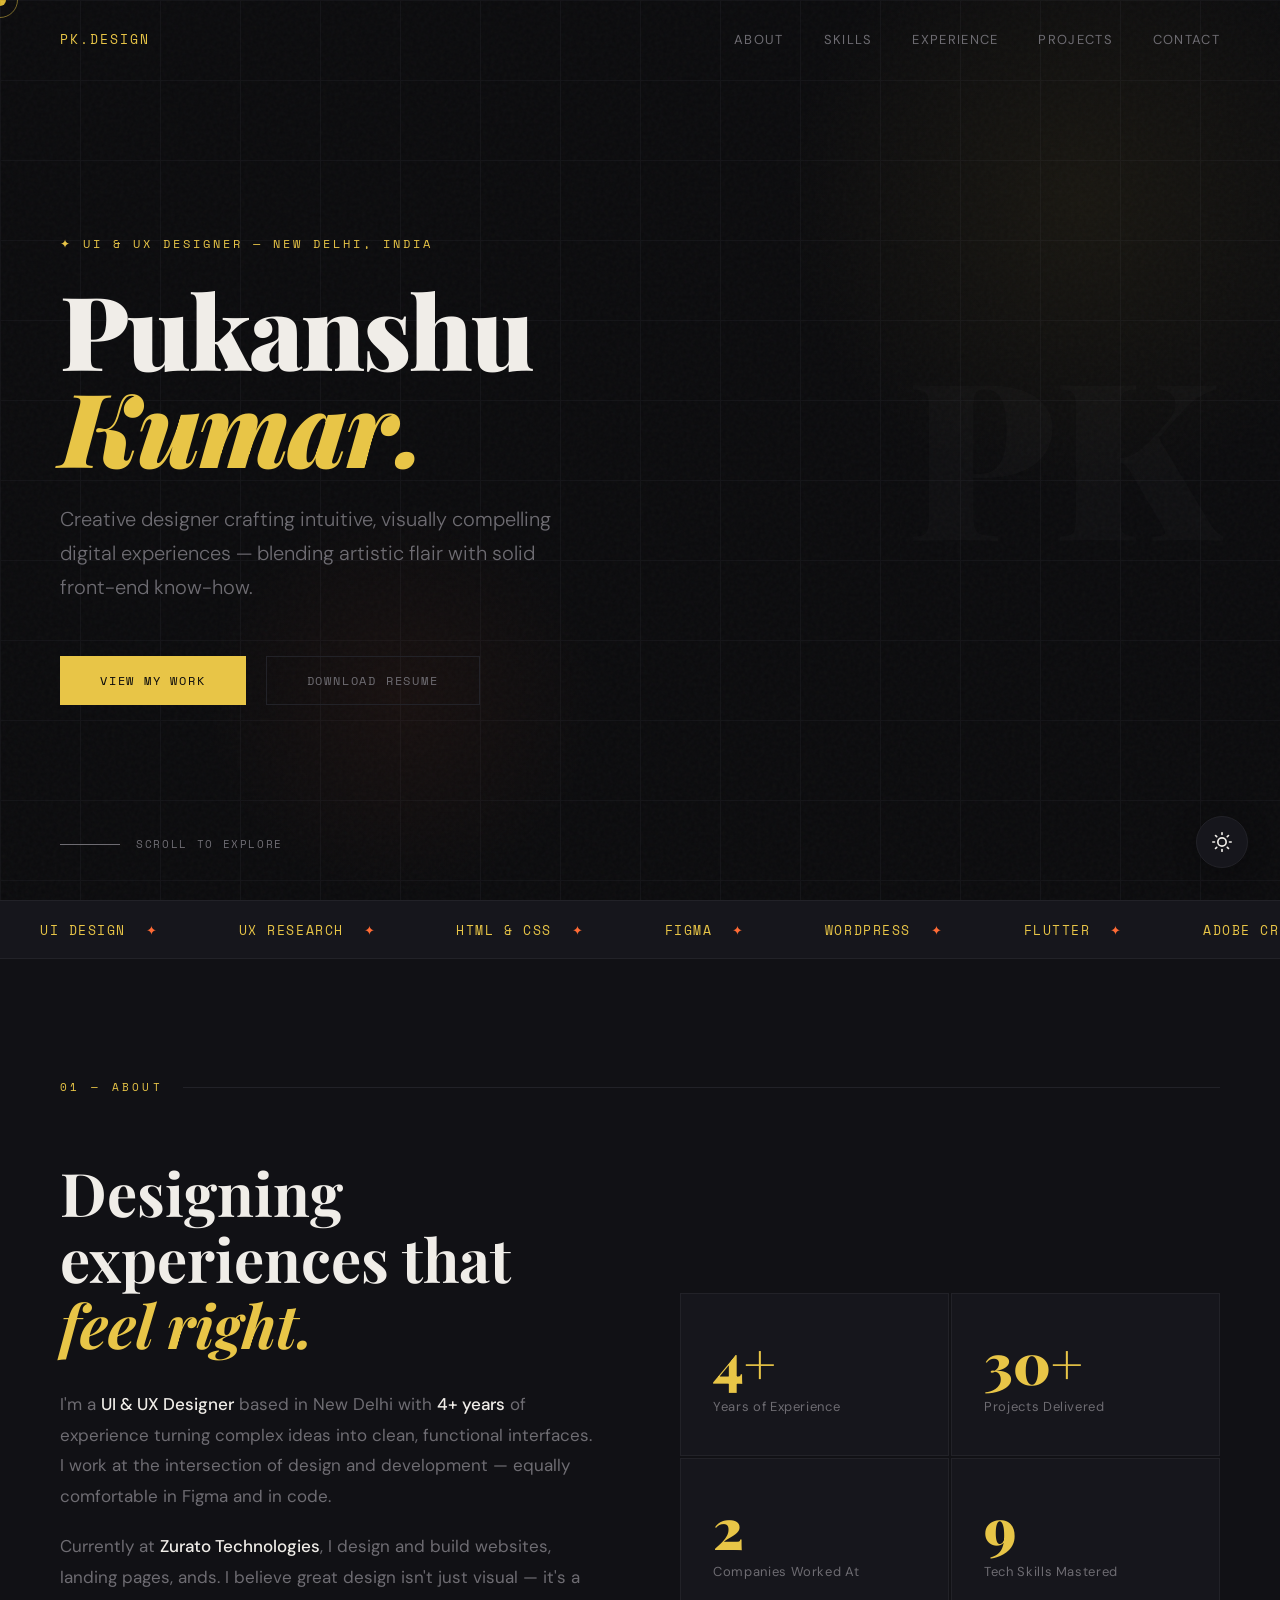
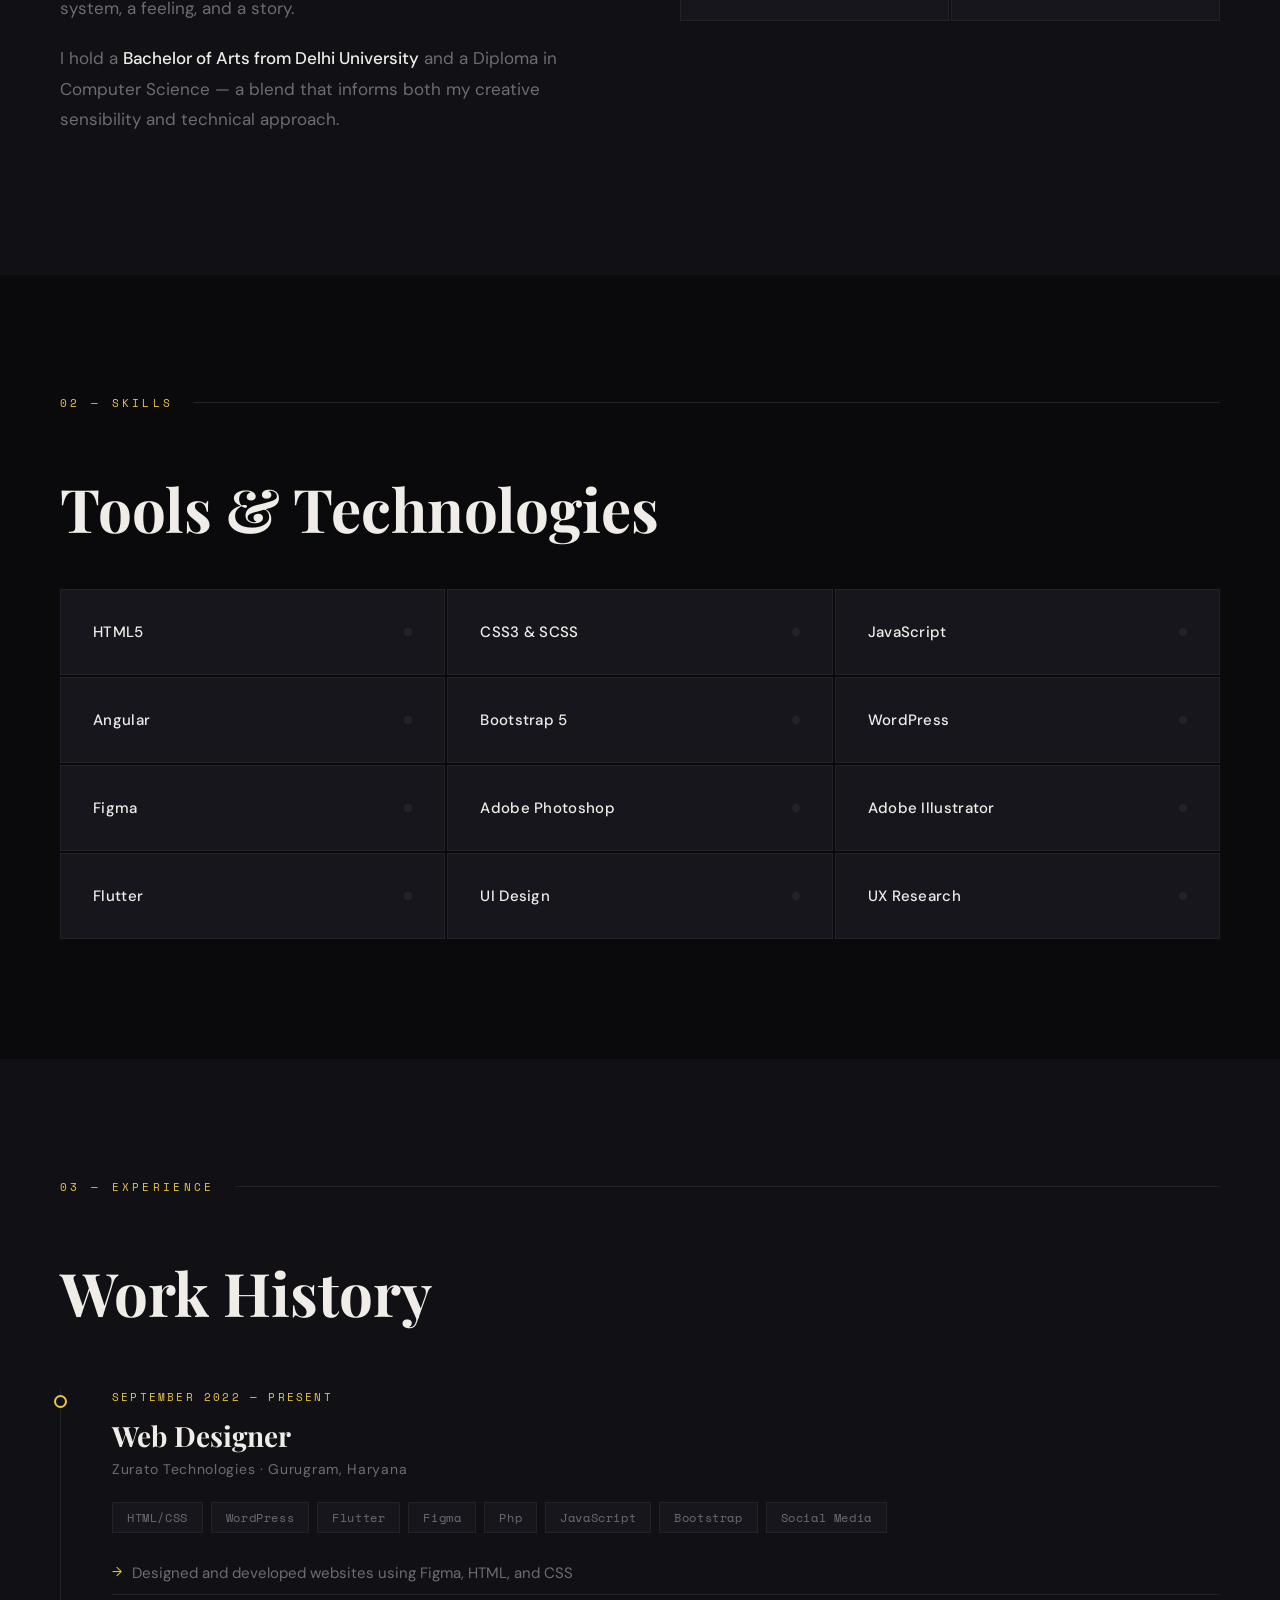
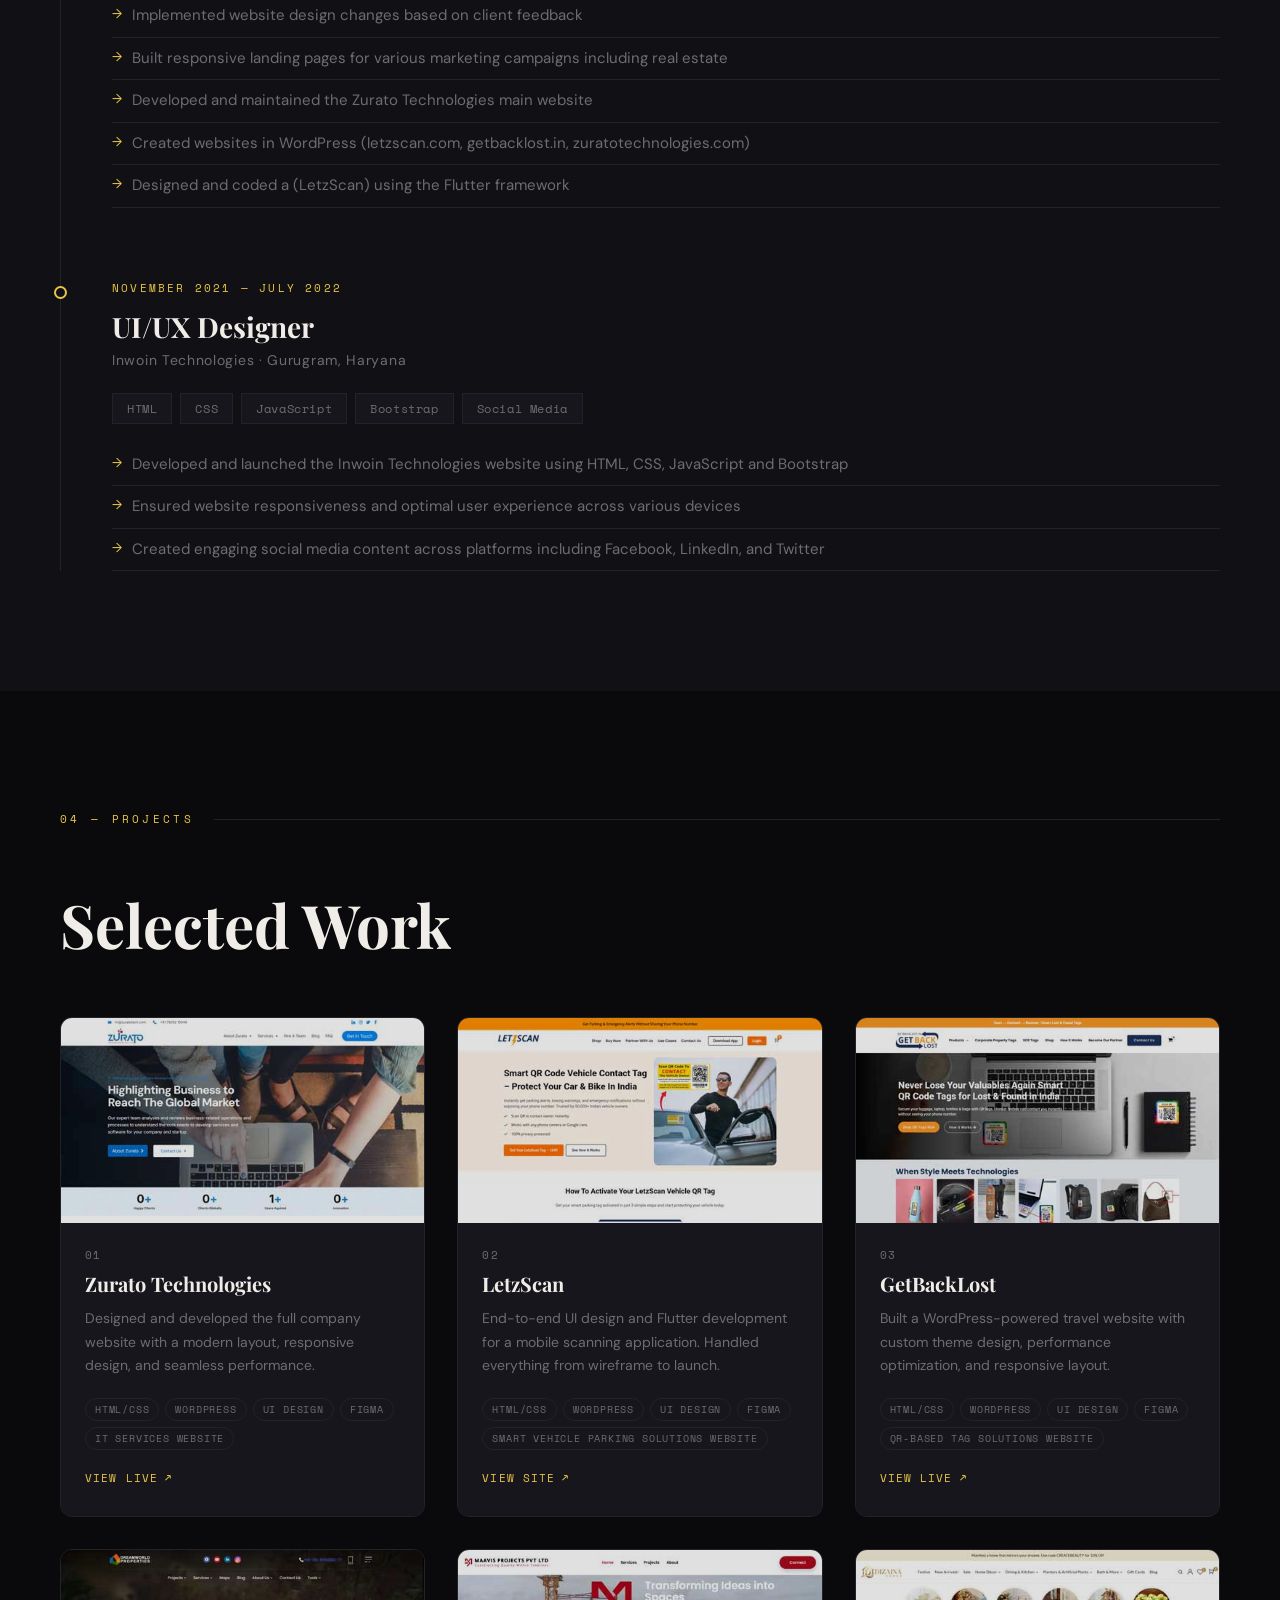
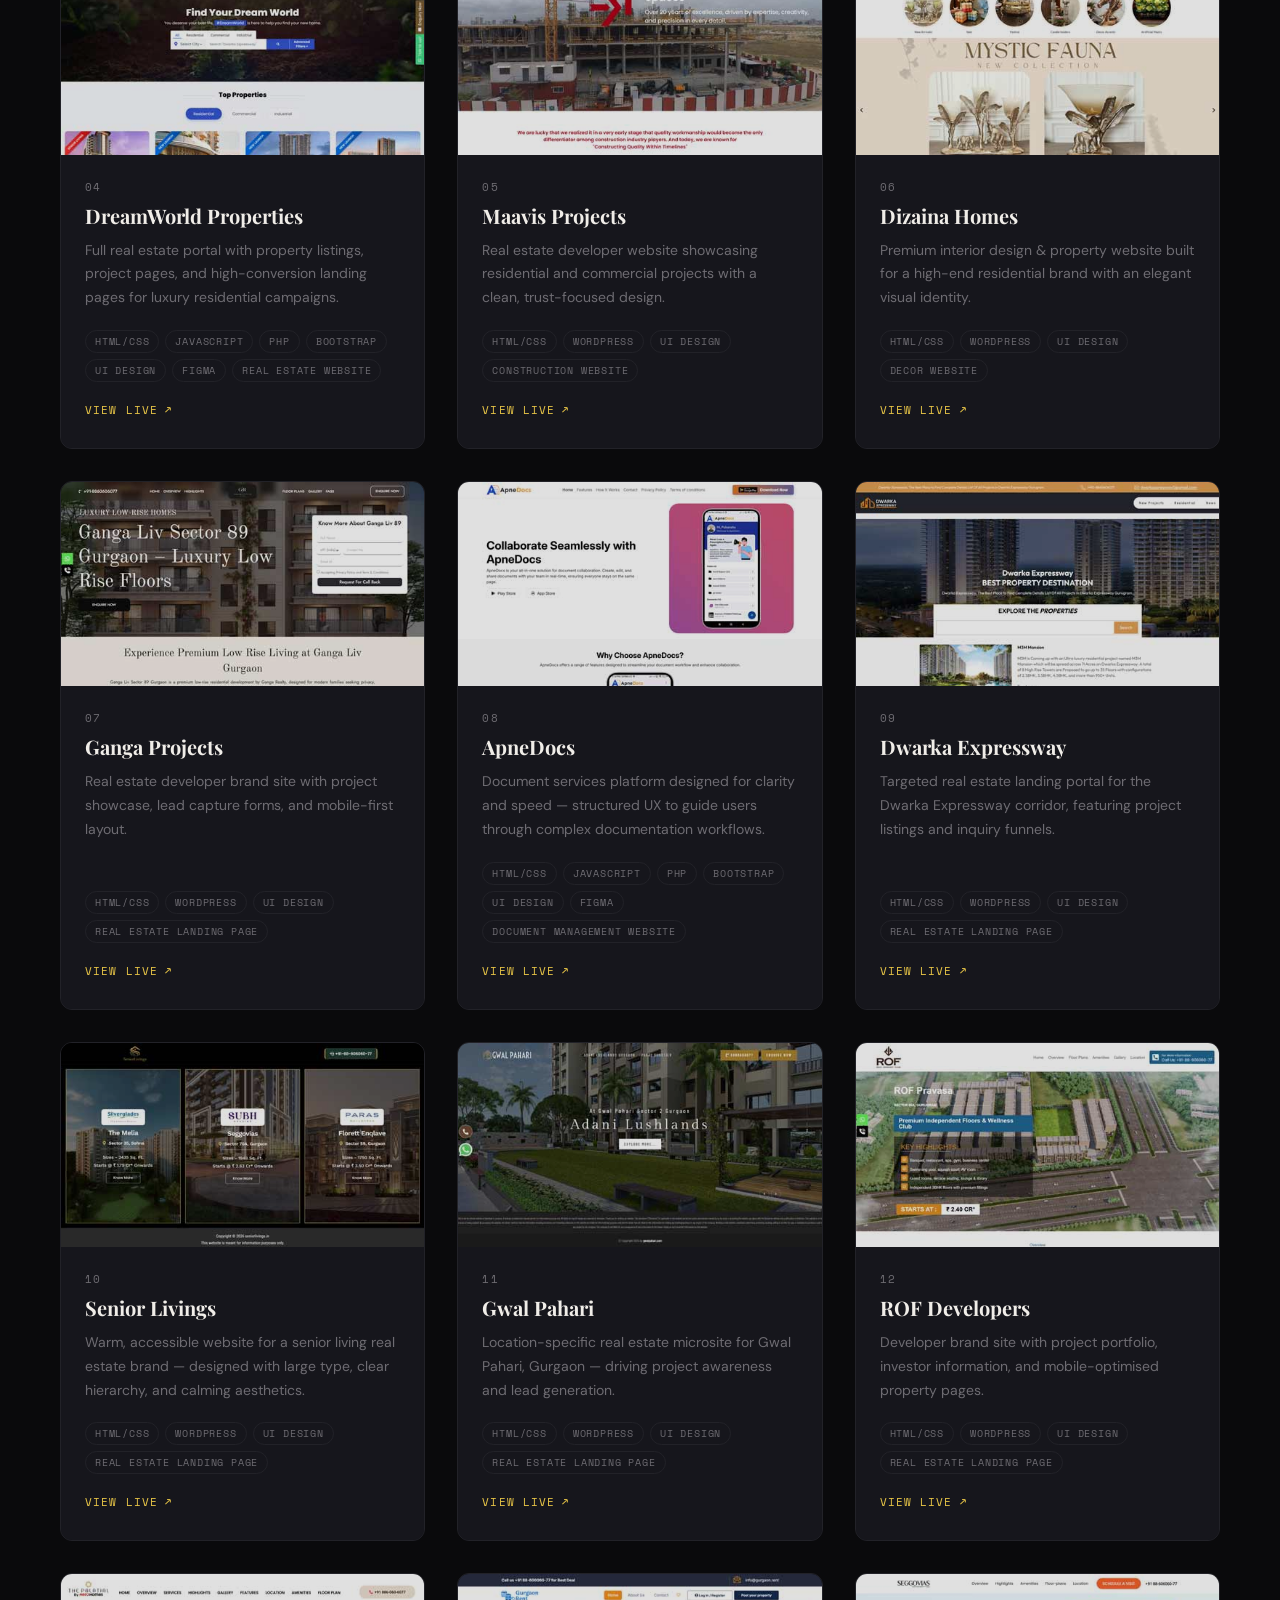
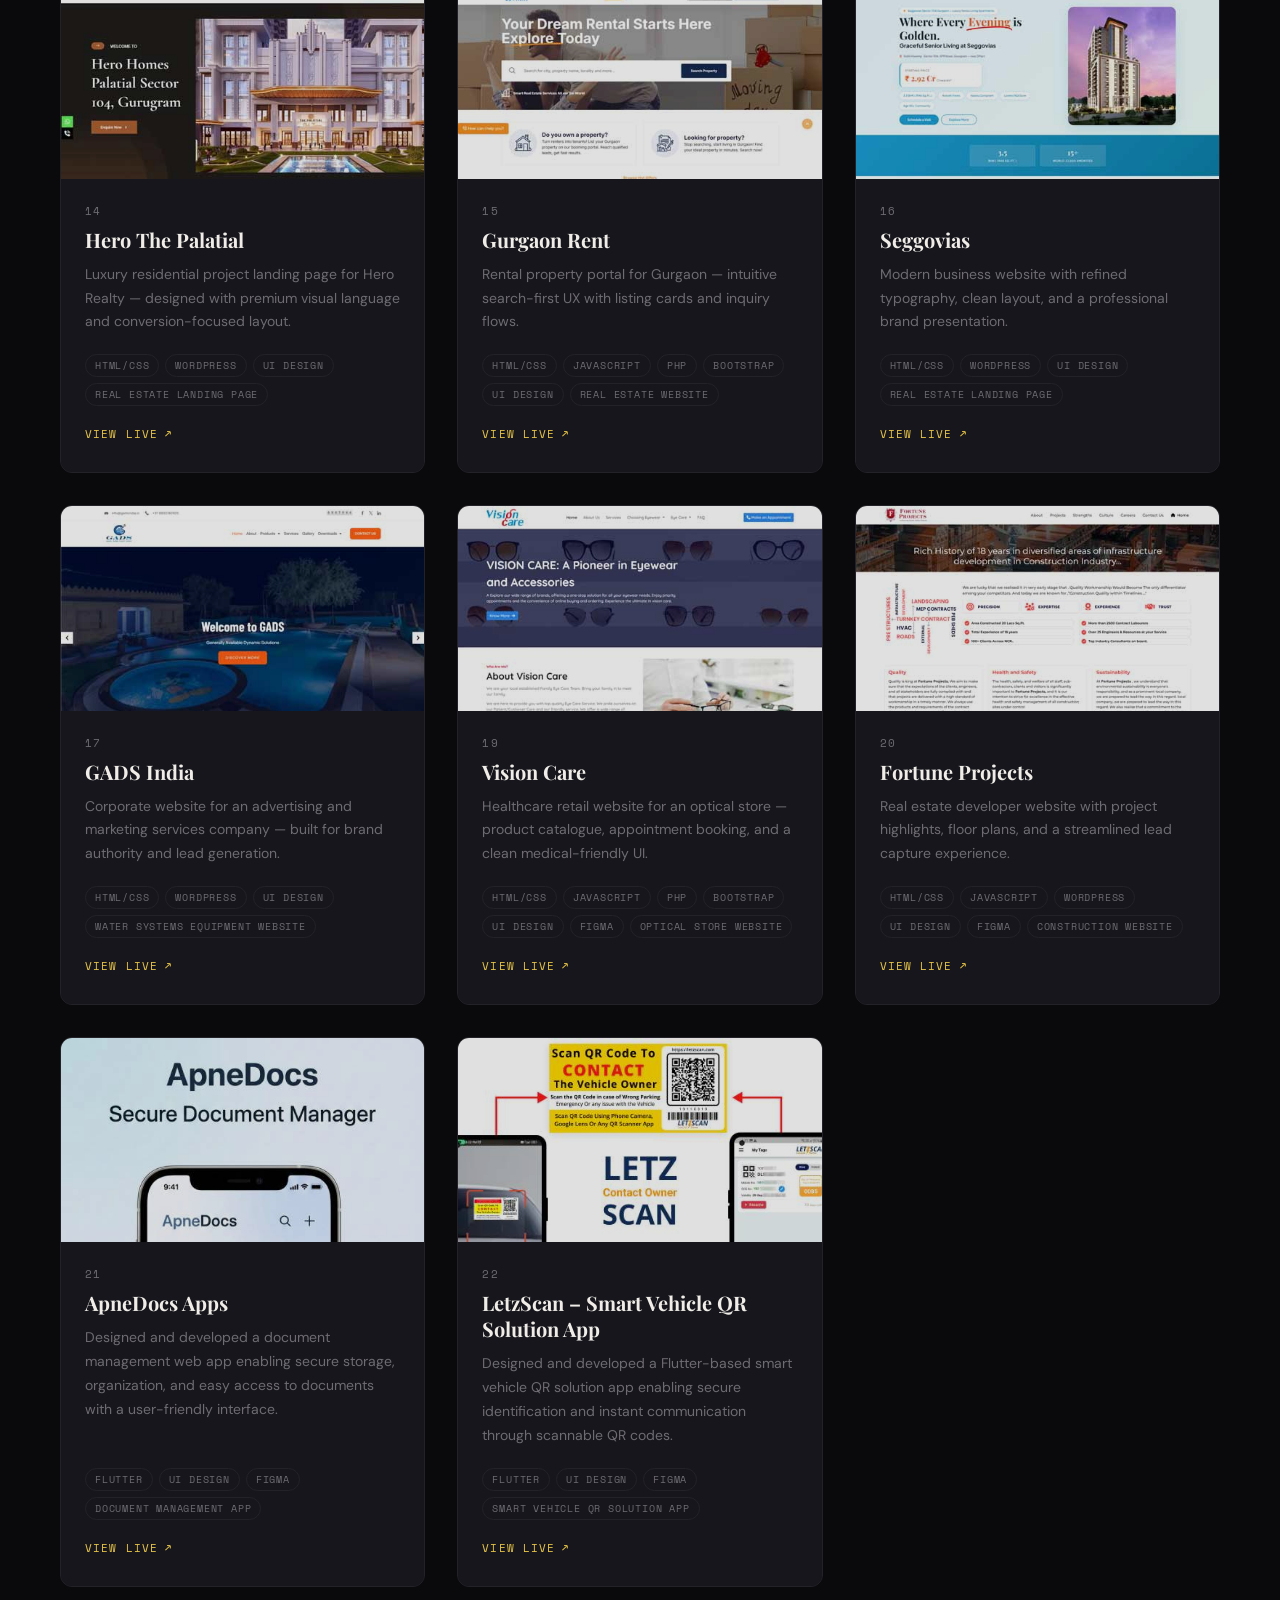
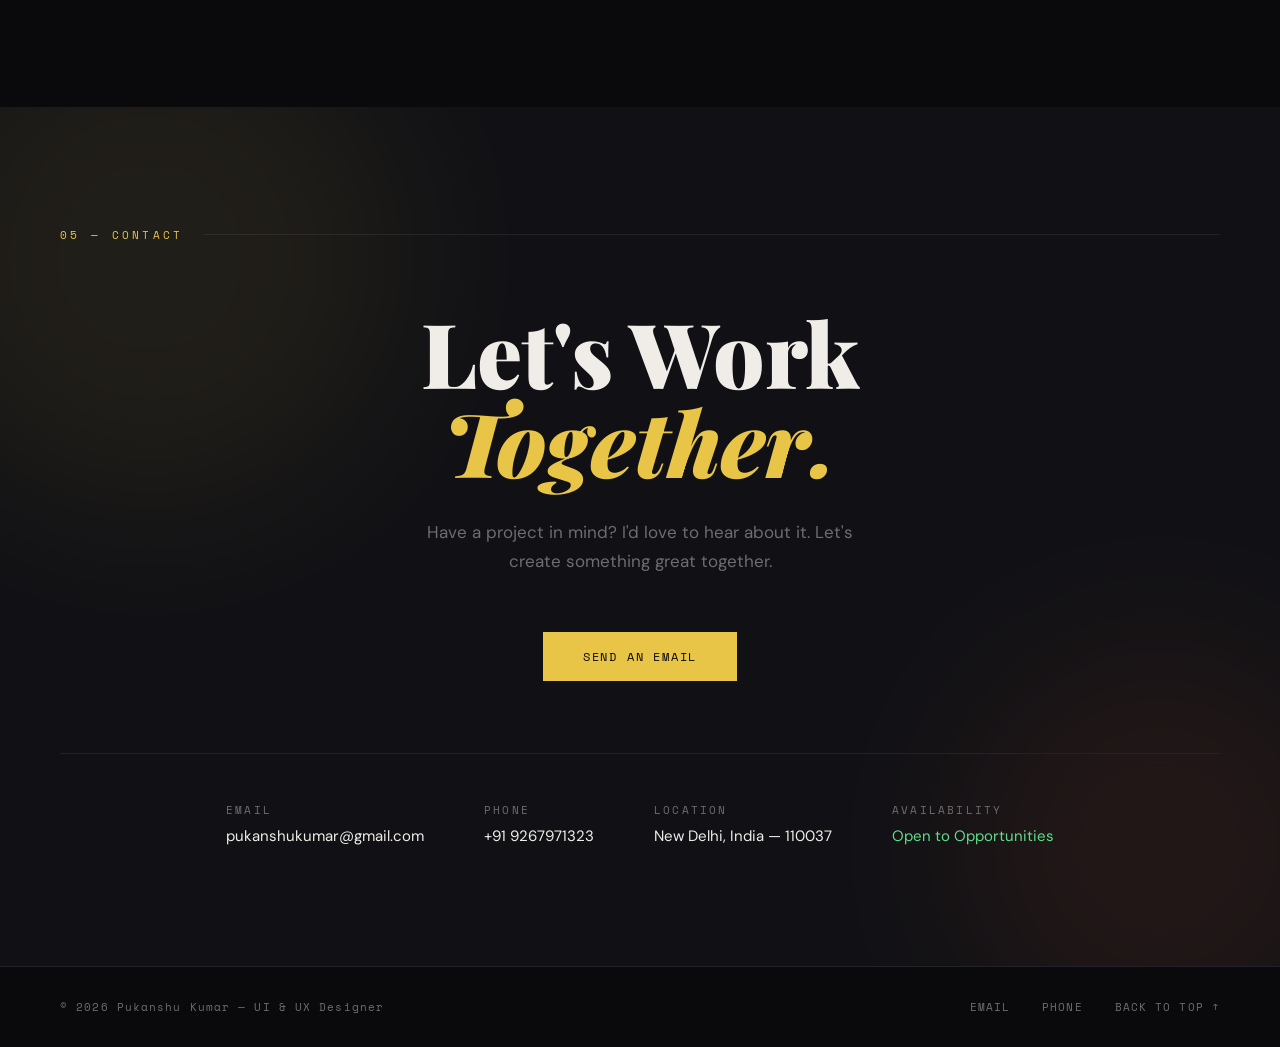
==== commit 2158ab8e: "Add downloadable resume and PDF Replace the 'Get in Touch' hero link with a direct download link to " ====
--- a/index.html
+++ b/index.html
@@ -69,7 +69,7 @@
     </p>
     <div class="hero-cta">
       <a href="#experience" class="btn-primary">View My Work</a>
-      <a href="#contact" class="btn-outline">Get in Touch</a>
+      <a href="pukanshu-cv-03-2026.pdf" class="btn-outline" download>Download Resume</a>
     </div>
   </div>
 
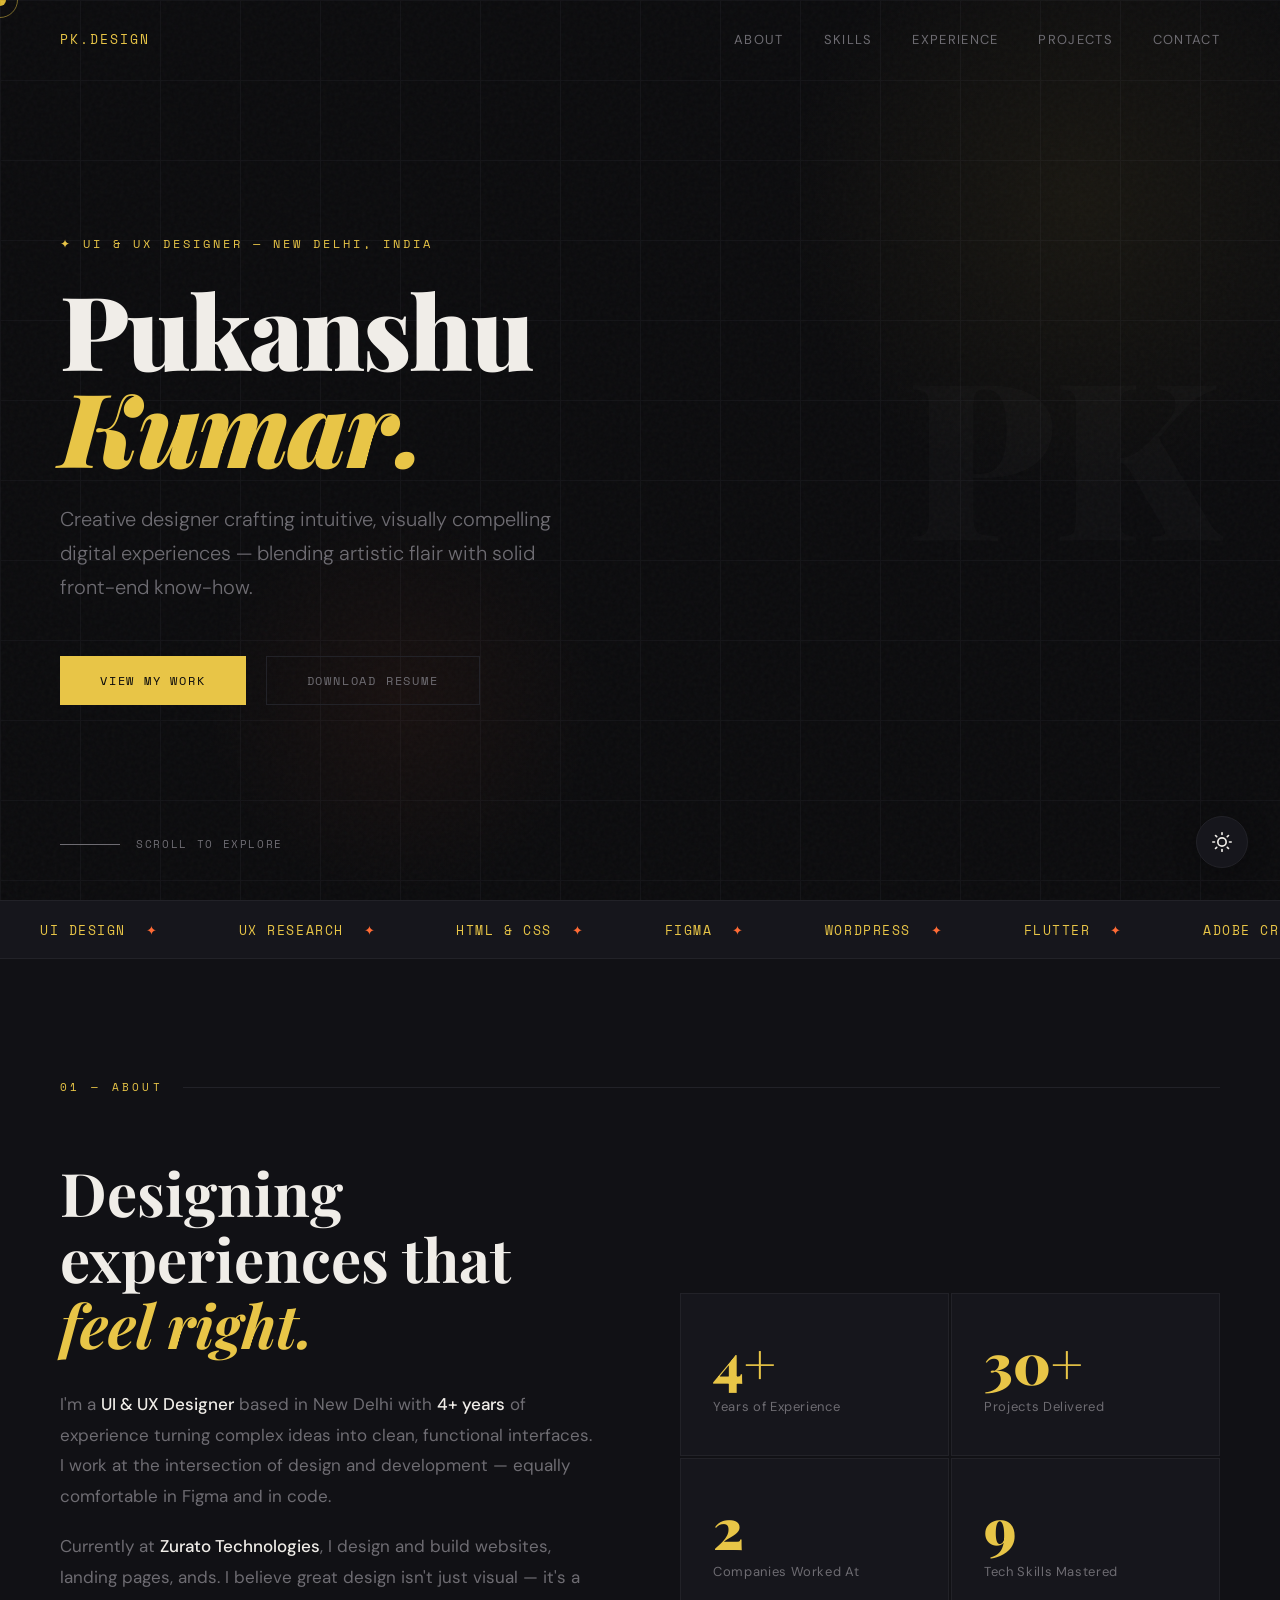
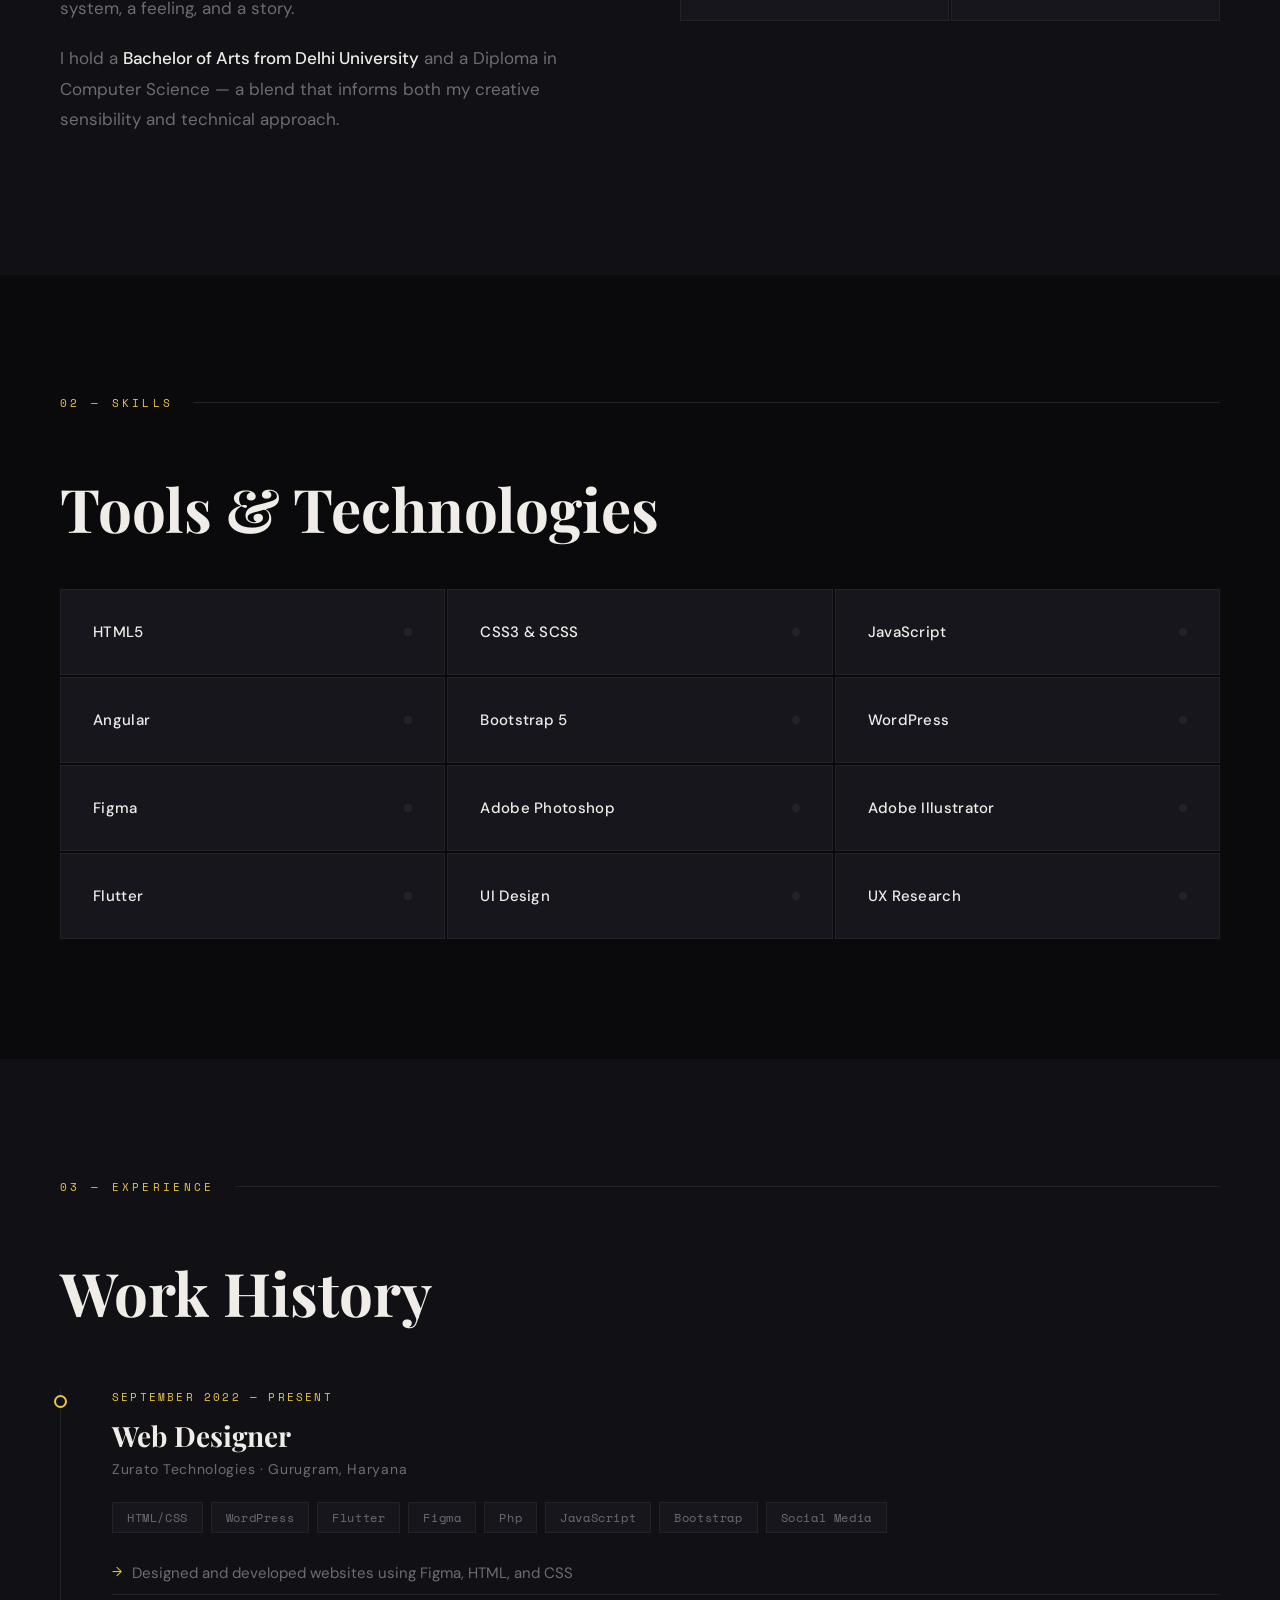
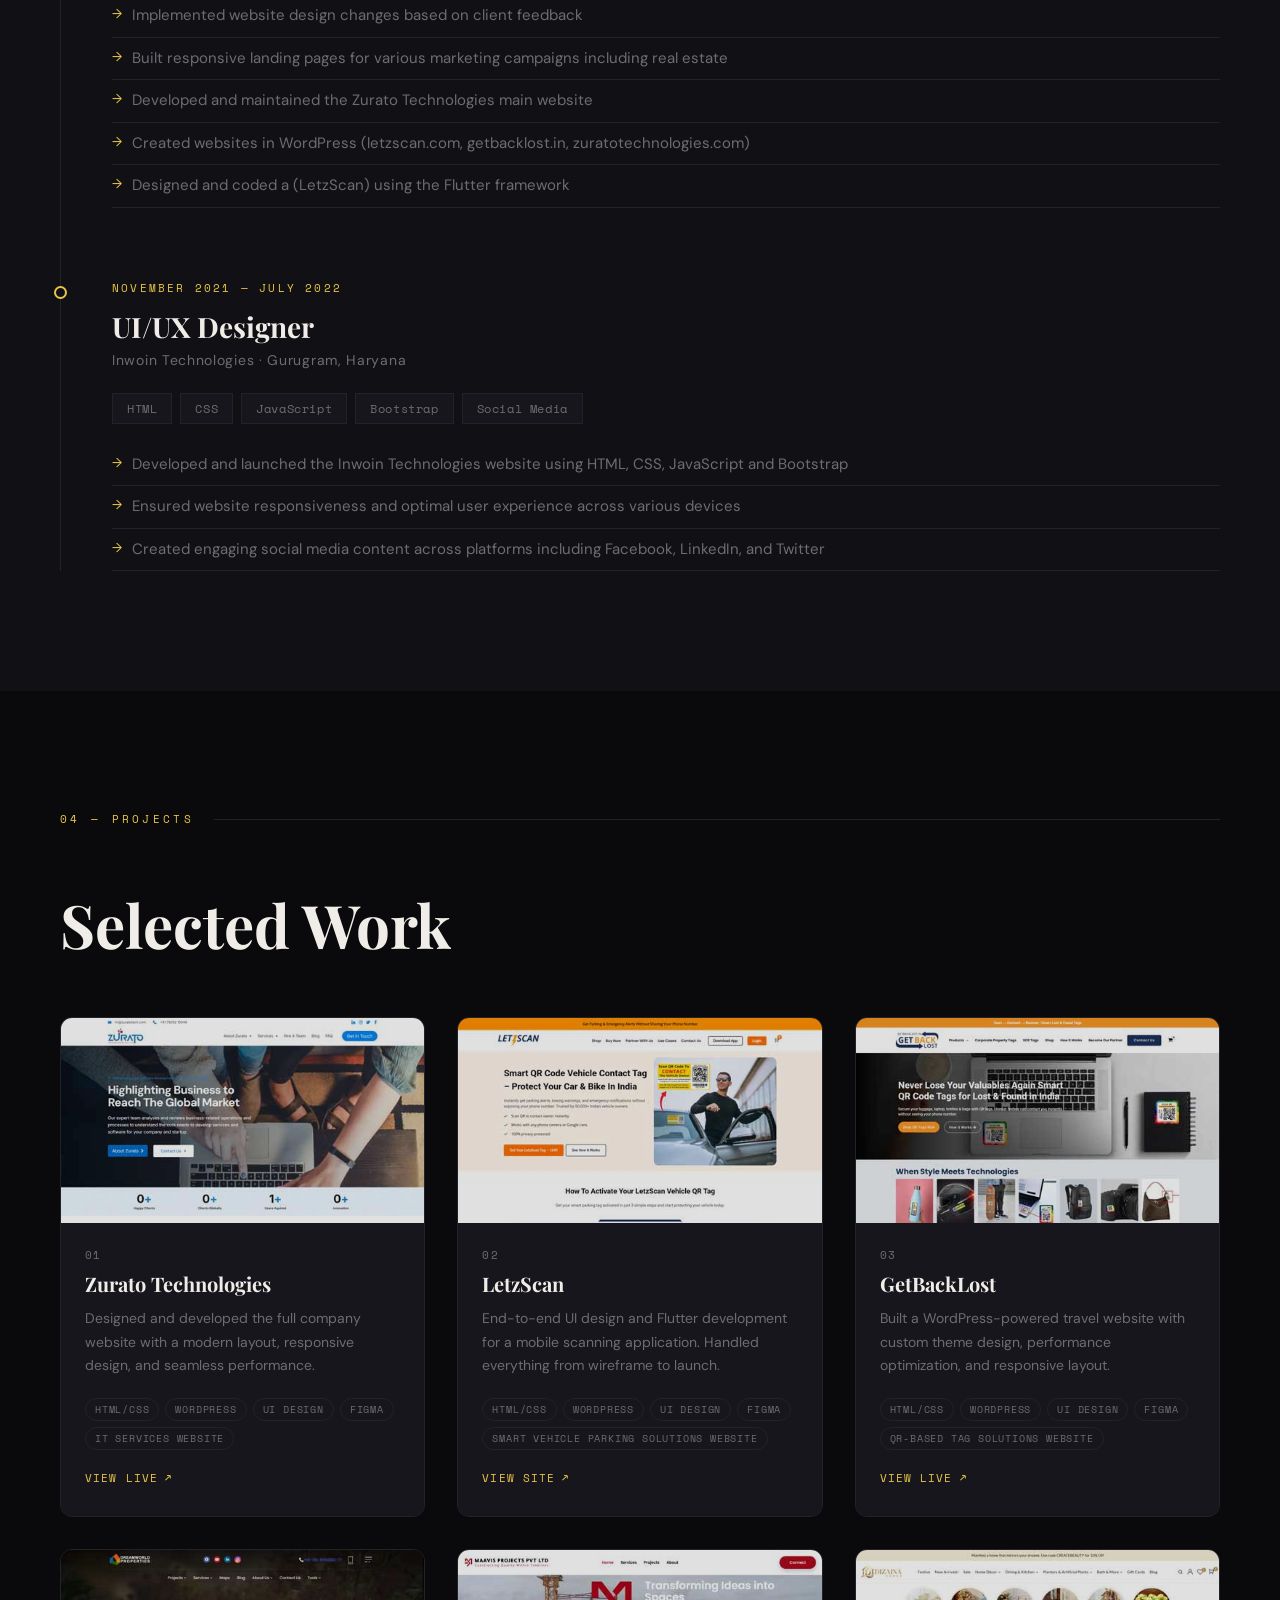
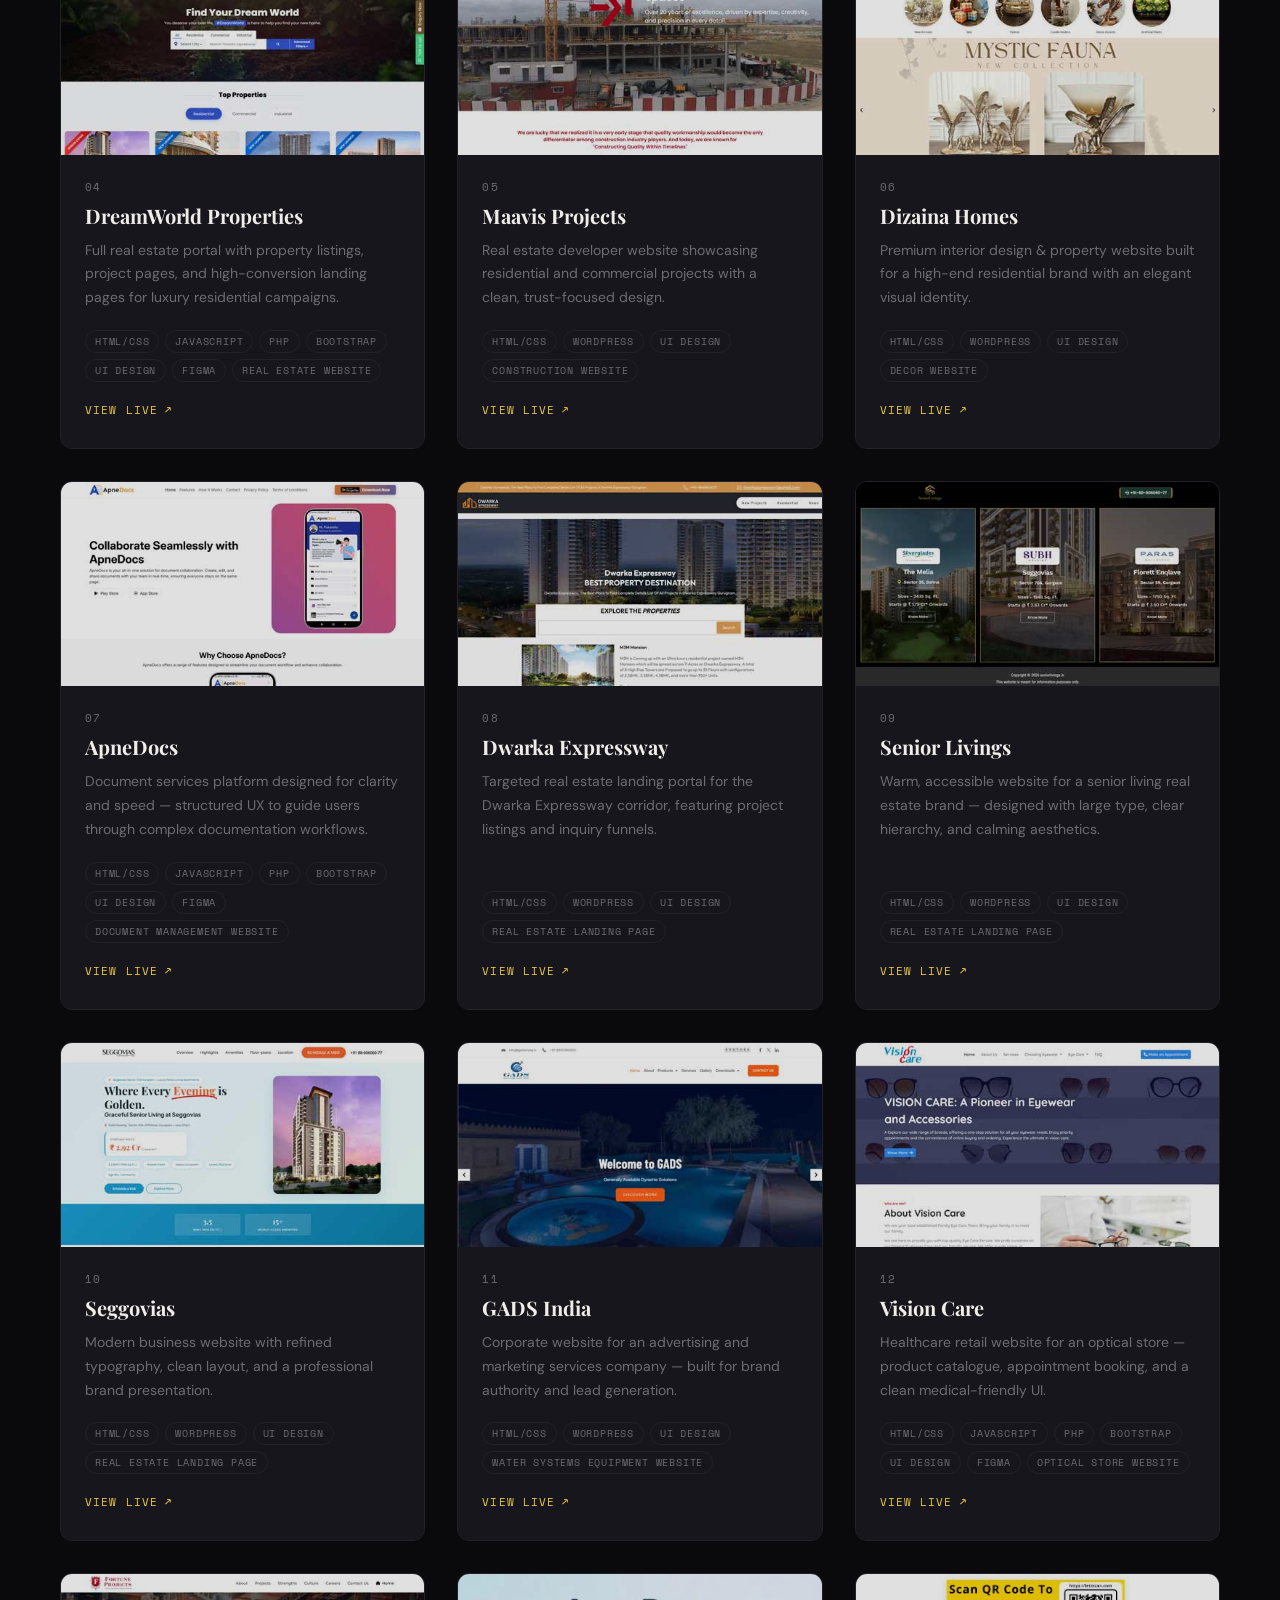
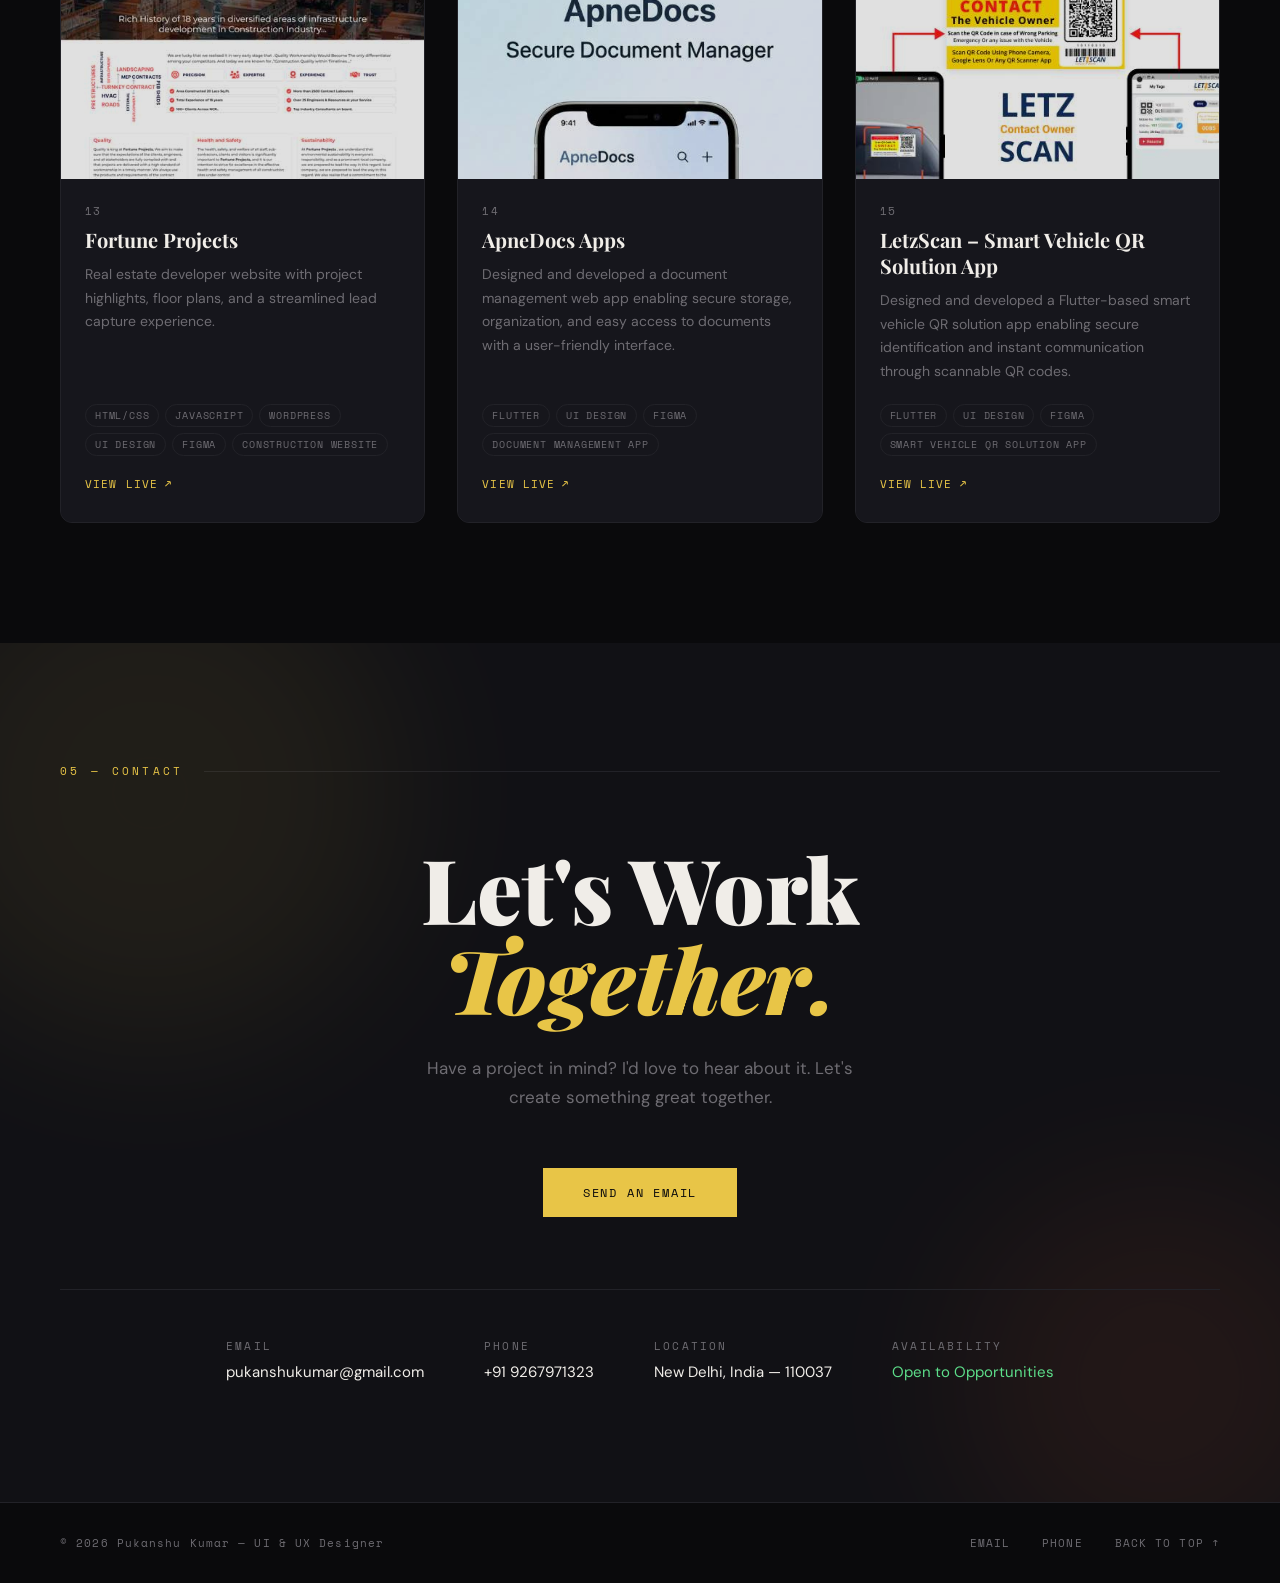
==== commit 95e7cc11: "Update index.html" ====
--- a/index.html
+++ b/index.html
@@ -337,7 +337,7 @@
     </a>
 
     <!-- 07 Ganga Projects -->
-    <a href="https://gangaprojects.co.in/"  rel="nofollow noopener" target="_blank" class="project-card reveal">
+    <!-- <a href="https://gangaprojects.co.in/"  rel="nofollow noopener" target="_blank" class="project-card reveal">
       <div class="project-img-wrap">
         <img src="images/gangaprojects-web.jpg" alt="Ganga Projects" loading="lazy">
       </div>
@@ -353,15 +353,15 @@
         </div>
         <span class="project-link">View Live</span>
       </div>
-    </a>
-
-    <!-- 08 ApneDocs -->
+    </a> -->
+
+    <!-- 07 ApneDocs -->
     <a href="https://apnedocs.com/"  rel="nofollow noopener" target="_blank" class="project-card reveal reveal-delay-1">
       <div class="project-img-wrap">
         <img src="images/apnedocs-web.jpg" alt="ApneDocs" loading="lazy">
       </div>
       <div class="project-body">
-        <p class="project-num">08</p>
+        <p class="project-num">07</p>
         <h3 class="project-title">ApneDocs</h3>
         <p class="project-desc">Document services platform designed for clarity and speed — structured UX to guide users through complex documentation workflows.</p>
         <div class="project-tags">
@@ -377,13 +377,13 @@
       </div>
     </a>
 
-    <!-- 09 Dwarka Expressway -->
+    <!-- 08 Dwarka Expressway -->
     <a href="https://dwarka-xpressway.com/"  rel="nofollow noopener" target="_blank" class="project-card reveal reveal-delay-2">
       <div class="project-img-wrap">
         <img src="images/dwarka-xpressway-web.jpg" alt="Dwarka Expressway" loading="lazy">
       </div>
       <div class="project-body">
-        <p class="project-num">09</p>
+        <p class="project-num">08</p>
         <h3 class="project-title">Dwarka Expressway</h3>
         <p class="project-desc">Targeted real estate landing portal for the Dwarka Expressway corridor, featuring project listings and inquiry funnels.</p>
         <div class="project-tags">
@@ -396,13 +396,13 @@
       </div>
     </a>
 
-    <!-- 10 Senior Livings -->
+    <!-- 09 Senior Livings -->
     <a href="https://seniorlivings.in/"  rel="nofollow noopener" target="_blank" class="project-card reveal">
       <div class="project-img-wrap">
         <img src="images/seniorlivings-web.jpg" alt="Senior Livings" loading="lazy">
       </div>
       <div class="project-body">
-        <p class="project-num">10</p>
+        <p class="project-num">09</p>
         <h3 class="project-title">Senior Livings</h3>
         <p class="project-desc">Warm, accessible website for a senior living real estate brand — designed with large type, clear hierarchy, and calming aesthetics.</p>
         <div class="project-tags">
@@ -416,7 +416,7 @@
     </a>
 
     <!-- 11 Gwal Pahari -->
-    <a href="https://gwalpahari.com/"  rel="nofollow noopener" target="_blank" class="project-card reveal reveal-delay-1">
+    <!-- <a href="https://gwalpahari.com/"  rel="nofollow noopener" target="_blank" class="project-card reveal reveal-delay-1">
       <div class="project-img-wrap">
         <img src="images/gwalpahari-web.jpg" alt="Gwal Pahari" loading="lazy">
       </div>
@@ -432,10 +432,10 @@
         </div>
         <span class="project-link">View Live</span>
       </div>
-    </a>
+    </a> -->
 
     <!-- 12 ROF Developers -->
-    <a href="https://rofdevelopers.co.in/"  rel="nofollow noopener" target="_blank" class="project-card reveal reveal-delay-2">
+    <!-- <a href="https://rofdevelopers.co.in/"  rel="nofollow noopener" target="_blank" class="project-card reveal reveal-delay-2">
       <div class="project-img-wrap">
         <img src="images/rofdevelopers-web.jpg" alt="ROF Developers" loading="lazy">
       </div>
@@ -451,10 +451,10 @@
         </div>
         <span class="project-link">View Live</span>
       </div>
-    </a>
+    </a> -->
 
     <!-- 14 Hero The Palatial -->
-    <a href="https://herothepalatial.in/"  rel="nofollow noopener" target="_blank" class="project-card reveal reveal-delay-1">
+    <!-- <a href="https://herothepalatial.in/"  rel="nofollow noopener" target="_blank" class="project-card reveal reveal-delay-1">
       <div class="project-img-wrap">
         <img src="images/herothepalatial-web.jpg" alt="Hero The Palatial" loading="lazy">
       </div>
@@ -470,10 +470,10 @@
         </div>
         <span class="project-link">View Live</span>
       </div>
-    </a>
+    </a> -->
 
     <!-- 15 Gurgaon Rent -->
-    <a href="https://gurgaon.rent/"  rel="nofollow noopener" target="_blank" class="project-card reveal reveal-delay-2">
+    <!-- <a href="https://gurgaon.rent/"  rel="nofollow noopener" target="_blank" class="project-card reveal reveal-delay-2">
       <div class="project-img-wrap">
         <img src="images/gurgaon-rent-web.jpg" alt="Gurgaon Rent" loading="lazy">
       </div>
@@ -491,15 +491,15 @@
         </div>
         <span class="project-link">View Live</span>
       </div>
-    </a>
-
-    <!-- 16 Seggo Vias -->
+    </a> -->
+
+    <!-- 10 Seggo Vias -->
     <a href="https://seggovias.com/"  rel="nofollow noopener" target="_blank" class="project-card reveal">
       <div class="project-img-wrap">
         <img src="images/seggovias-web.jpg" alt="Seggovias" loading="lazy">
       </div>
       <div class="project-body">
-        <p class="project-num">16</p>
+        <p class="project-num">10</p>
         <h3 class="project-title">Seggovias</h3>
         <p class="project-desc">Modern business website with refined typography, clean layout, and a professional brand presentation.</p>
         <div class="project-tags">
@@ -512,13 +512,13 @@
       </div>
     </a>
 
-    <!-- 17 GADS India -->
+    <!-- 11 GADS India -->
     <a href="https://www.gadsindia.in/"  rel="nofollow noopener" target="_blank" class="project-card reveal reveal-delay-1">
       <div class="project-img-wrap">
         <img src="images/gadsindia-in-web.jpg" alt="GADS India" loading="lazy">
       </div>
       <div class="project-body">
-        <p class="project-num">17</p>
+        <p class="project-num">11</p>
         <h3 class="project-title">GADS India</h3>
         <p class="project-desc">Corporate website for an advertising and marketing services company — built for brand authority and lead generation.</p>
         <div class="project-tags">
@@ -531,13 +531,13 @@
       </div>
     </a>
 
-    <!-- 19 Vision Care Optics -->
+    <!-- 12 Vision Care Optics -->
     <a href="https://visioncareoptics.com/"  rel="nofollow noopener" target="_blank" class="project-card reveal">
       <div class="project-img-wrap">
         <img src="images/visioncareoptics-web.jpg" alt="Vision Care Optics" loading="lazy">
       </div>
       <div class="project-body">
-        <p class="project-num">19</p>
+        <p class="project-num">12</p>
         <h3 class="project-title">Vision Care</h3>
         <p class="project-desc">Healthcare retail website for an optical store — product catalogue, appointment booking, and a clean medical-friendly UI.</p>
         <div class="project-tags">
@@ -553,13 +553,13 @@
       </div>
     </a>
 
-    <!-- 20 Fortune Projects -->
+    <!-- 13 Fortune Projects -->
     <a href="https://fortuneprojects.in/"  rel="nofollow noopener" target="_blank" class="project-card reveal reveal-delay-1">
       <div class="project-img-wrap">
         <img src="images/fortuneprojects-in-web.jpg" alt="Fortune Projects" loading="lazy">
       </div>
       <div class="project-body">
-        <p class="project-num">20</p>
+        <p class="project-num">13</p>
         <h3 class="project-title">Fortune Projects</h3>
         <p class="project-desc">Real estate developer website with project highlights, floor plans, and a streamlined lead capture experience.</p>
         <div class="project-tags">
@@ -574,13 +574,13 @@
       </div>
     </a>
 
-    <!-- 21 ApneDocs Apps -->
+    <!-- 14 ApneDocs Apps -->
     <a href="https://play.google.com/store/apps/details?id=com.zurato.apnedocs&hl=en_IN"  rel="nofollow noopener" target="_blank" class="project-card reveal reveal-delay-1">
       <div class="project-img-wrap">
         <img src="images/apnedocs-app.jpg" alt="ApneDocs Apps" loading="lazy">
       </div>
       <div class="project-body">
-        <p class="project-num">21</p>
+        <p class="project-num">14</p>
         <h3 class="project-title">ApneDocs Apps</h3>
         <p class="project-desc">Designed and developed a document management web app enabling secure storage, organization, and easy access to documents with a user-friendly interface.</p>
         <div class="project-tags">
@@ -593,13 +593,13 @@
       </div>
     </a>
 
-    <!-- 22 LetzScan – Smart Vehicle QR Solution App -->
+    <!-- 15 LetzScan – Smart Vehicle QR Solution App -->
     <a href="https://play.google.com/store/search?q=letzscan&c=apps&hl=en_IN"  rel="nofollow noopener" target="_blank" class="project-card reveal reveal-delay-1">
       <div class="project-img-wrap">
         <img src="images/letzscan-app.jpg" alt="LetzScan – Smart Vehicle QR Solution App" loading="lazy">
       </div>
       <div class="project-body">
-        <p class="project-num">22</p>
+        <p class="project-num">15</p>
         <h3 class="project-title">LetzScan – Smart Vehicle QR Solution App</h3>
         <p class="project-desc">Designed and developed a Flutter-based smart vehicle QR solution app enabling secure identification and instant communication through scannable QR codes.</p>
         <div class="project-tags">
